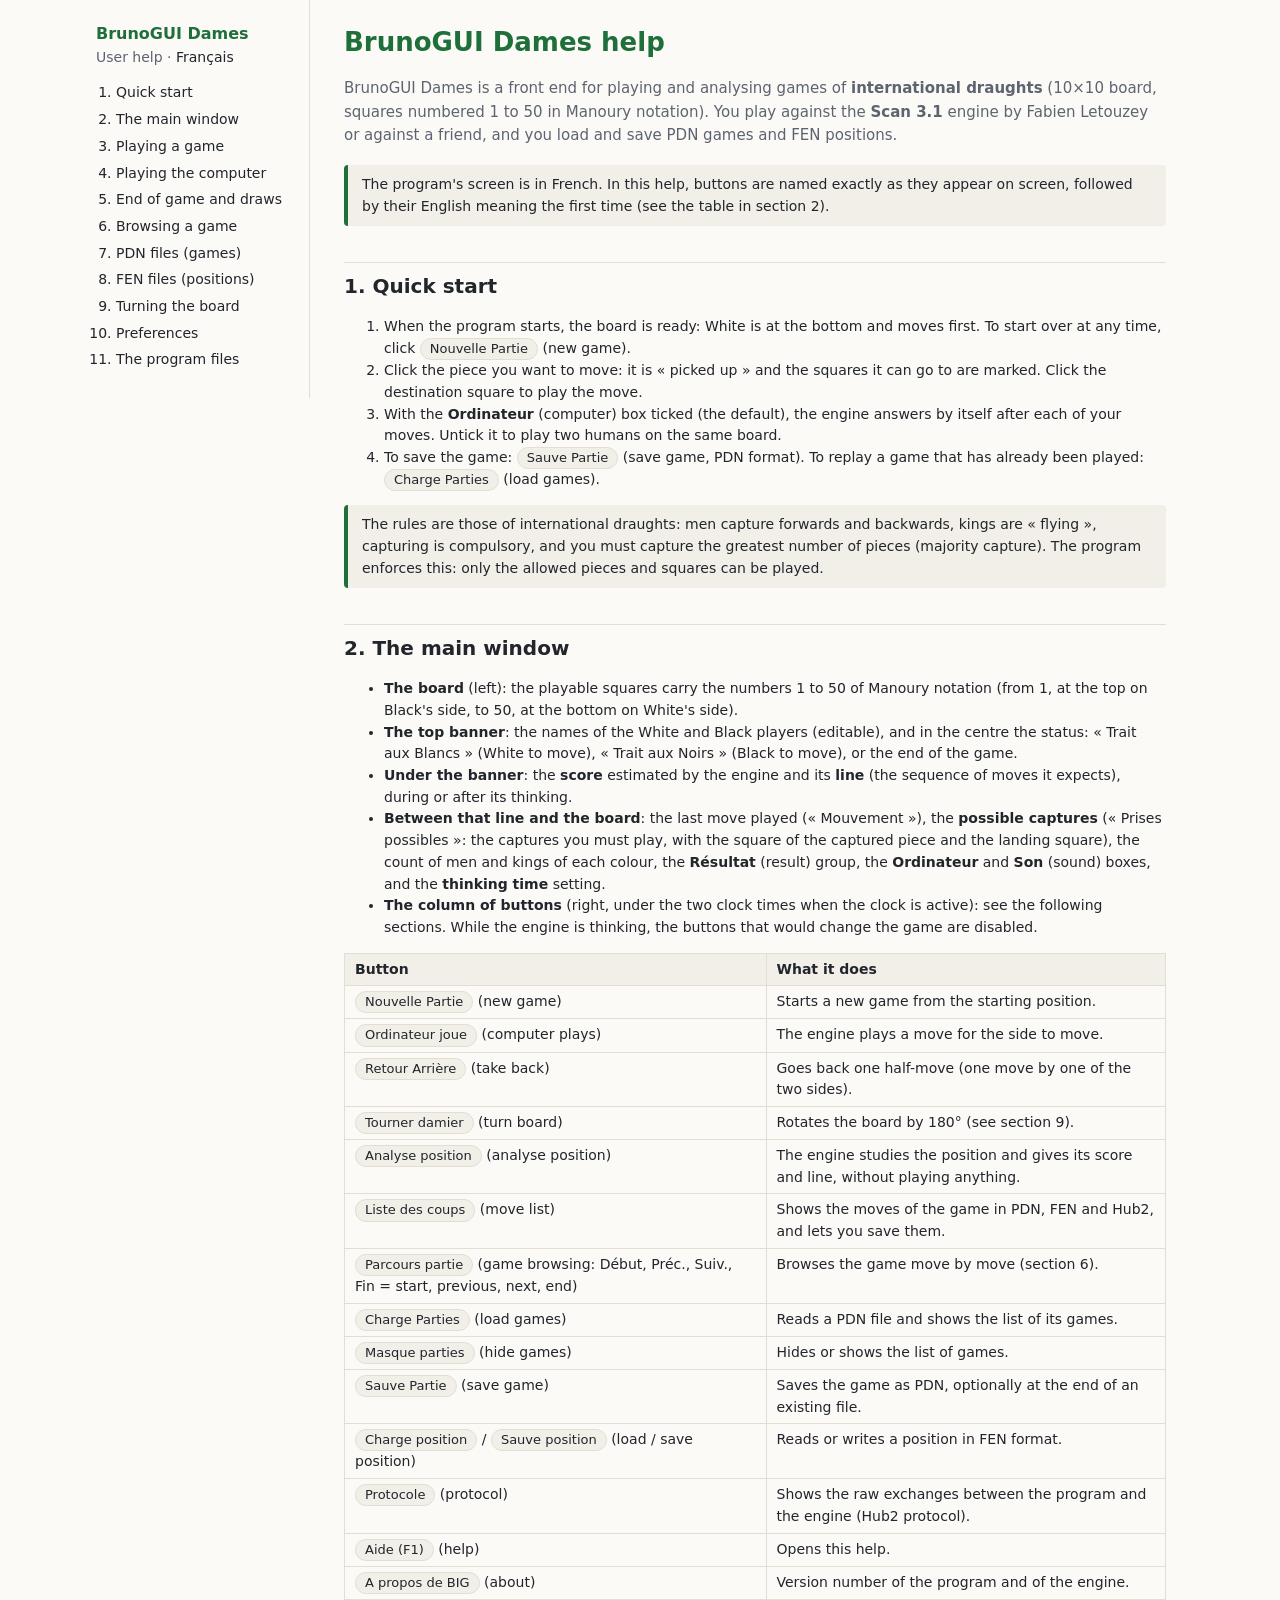
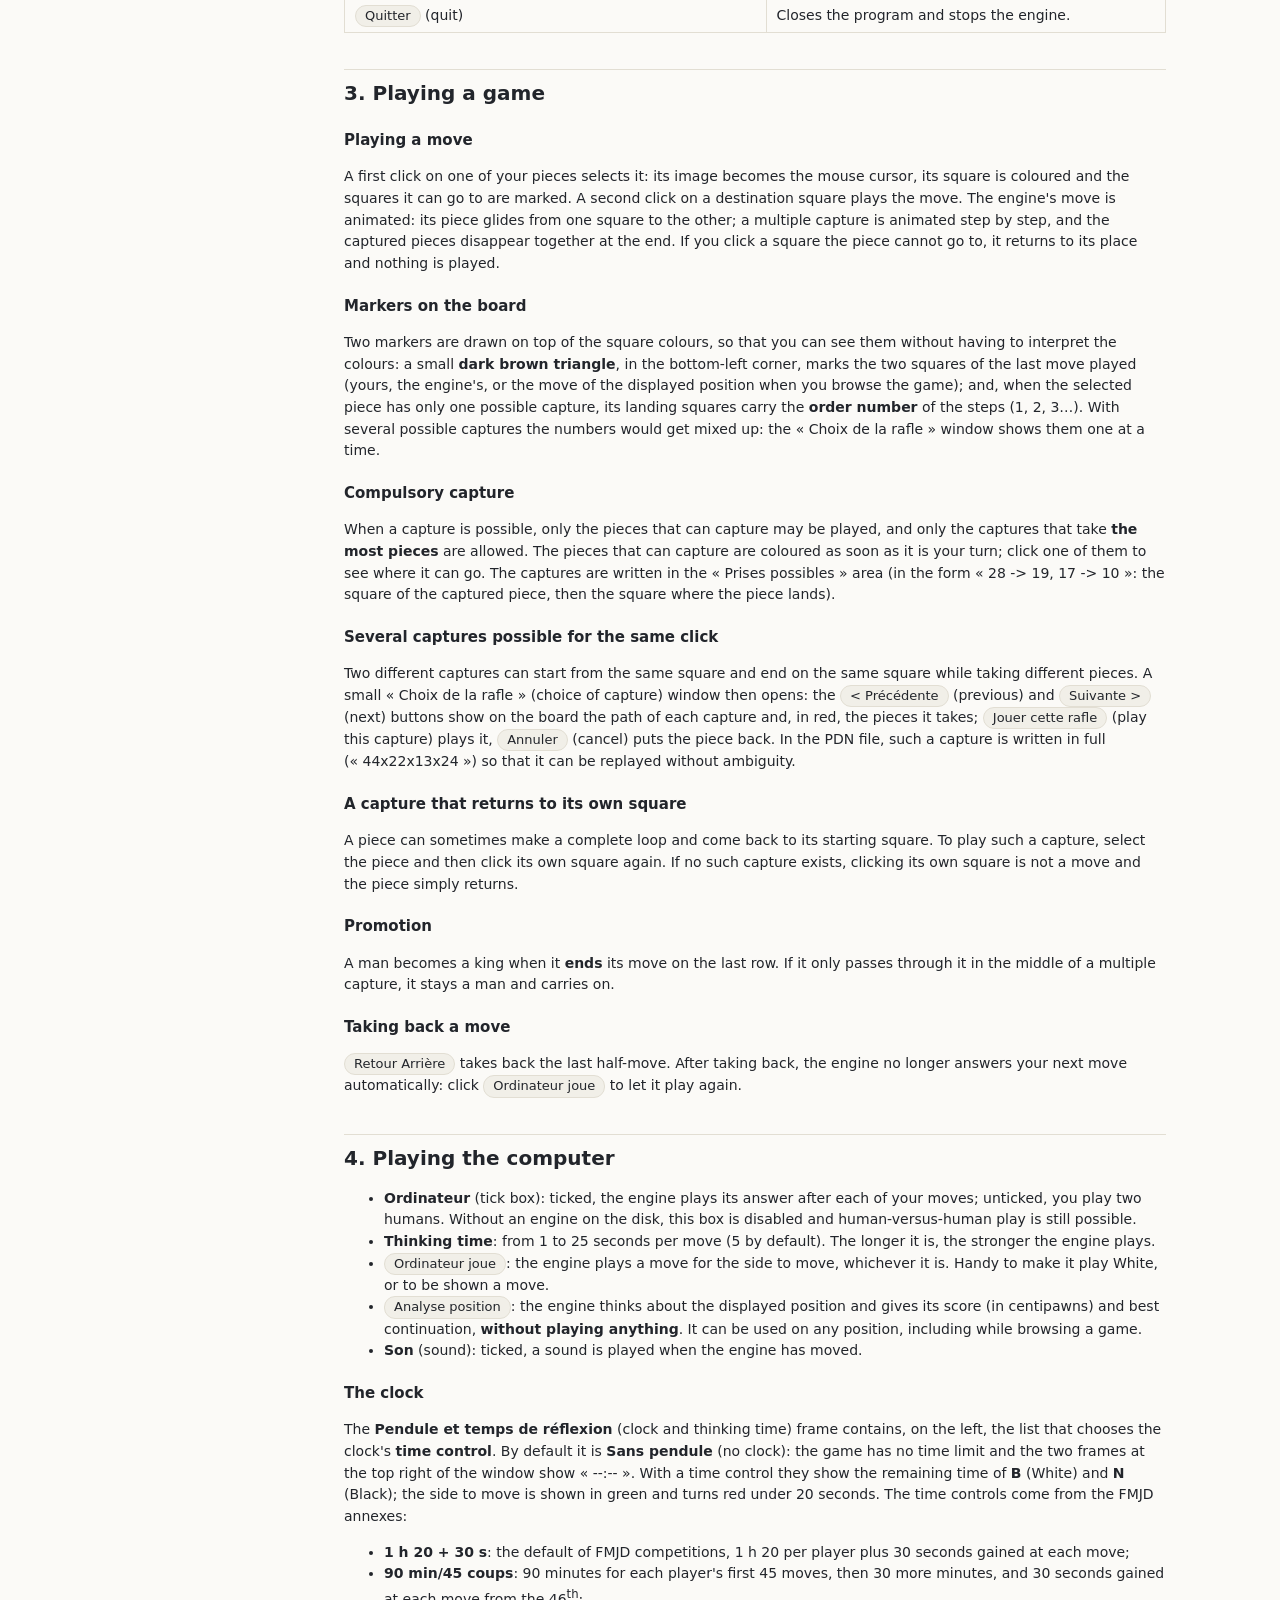
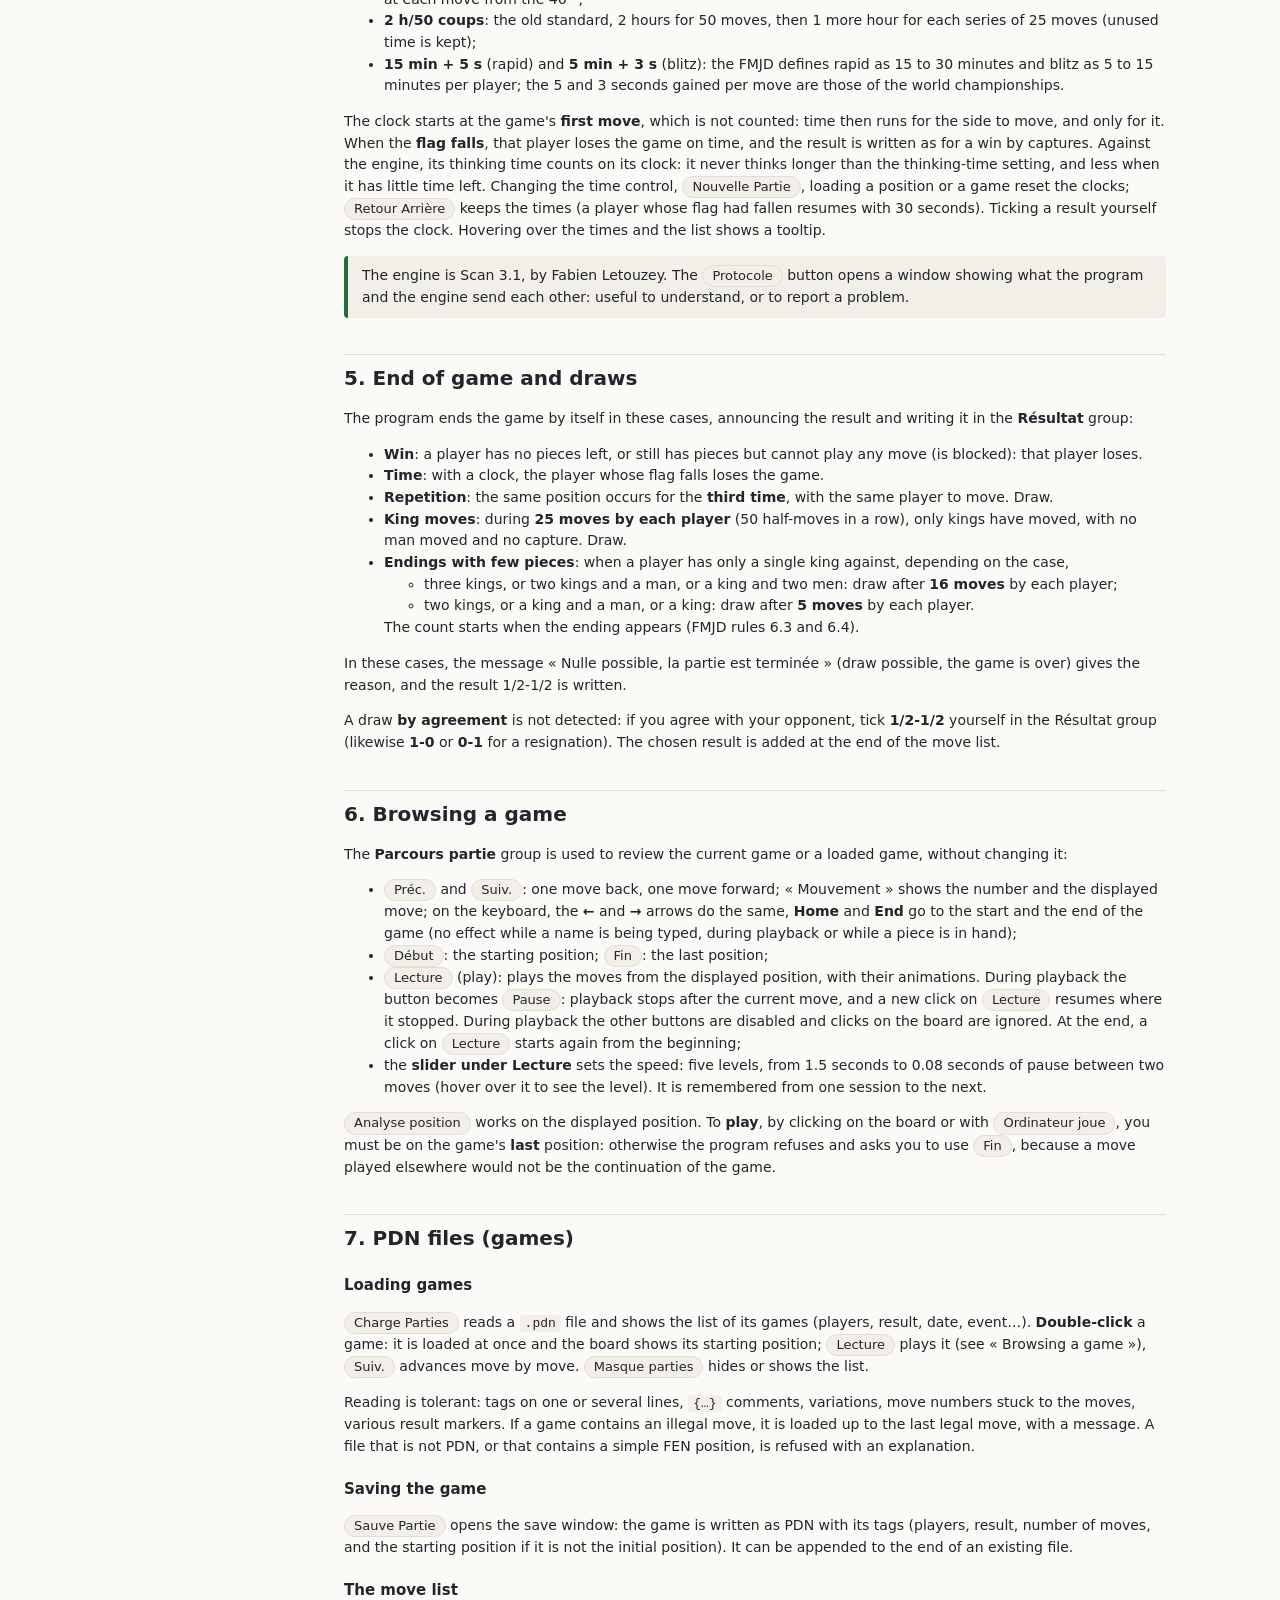
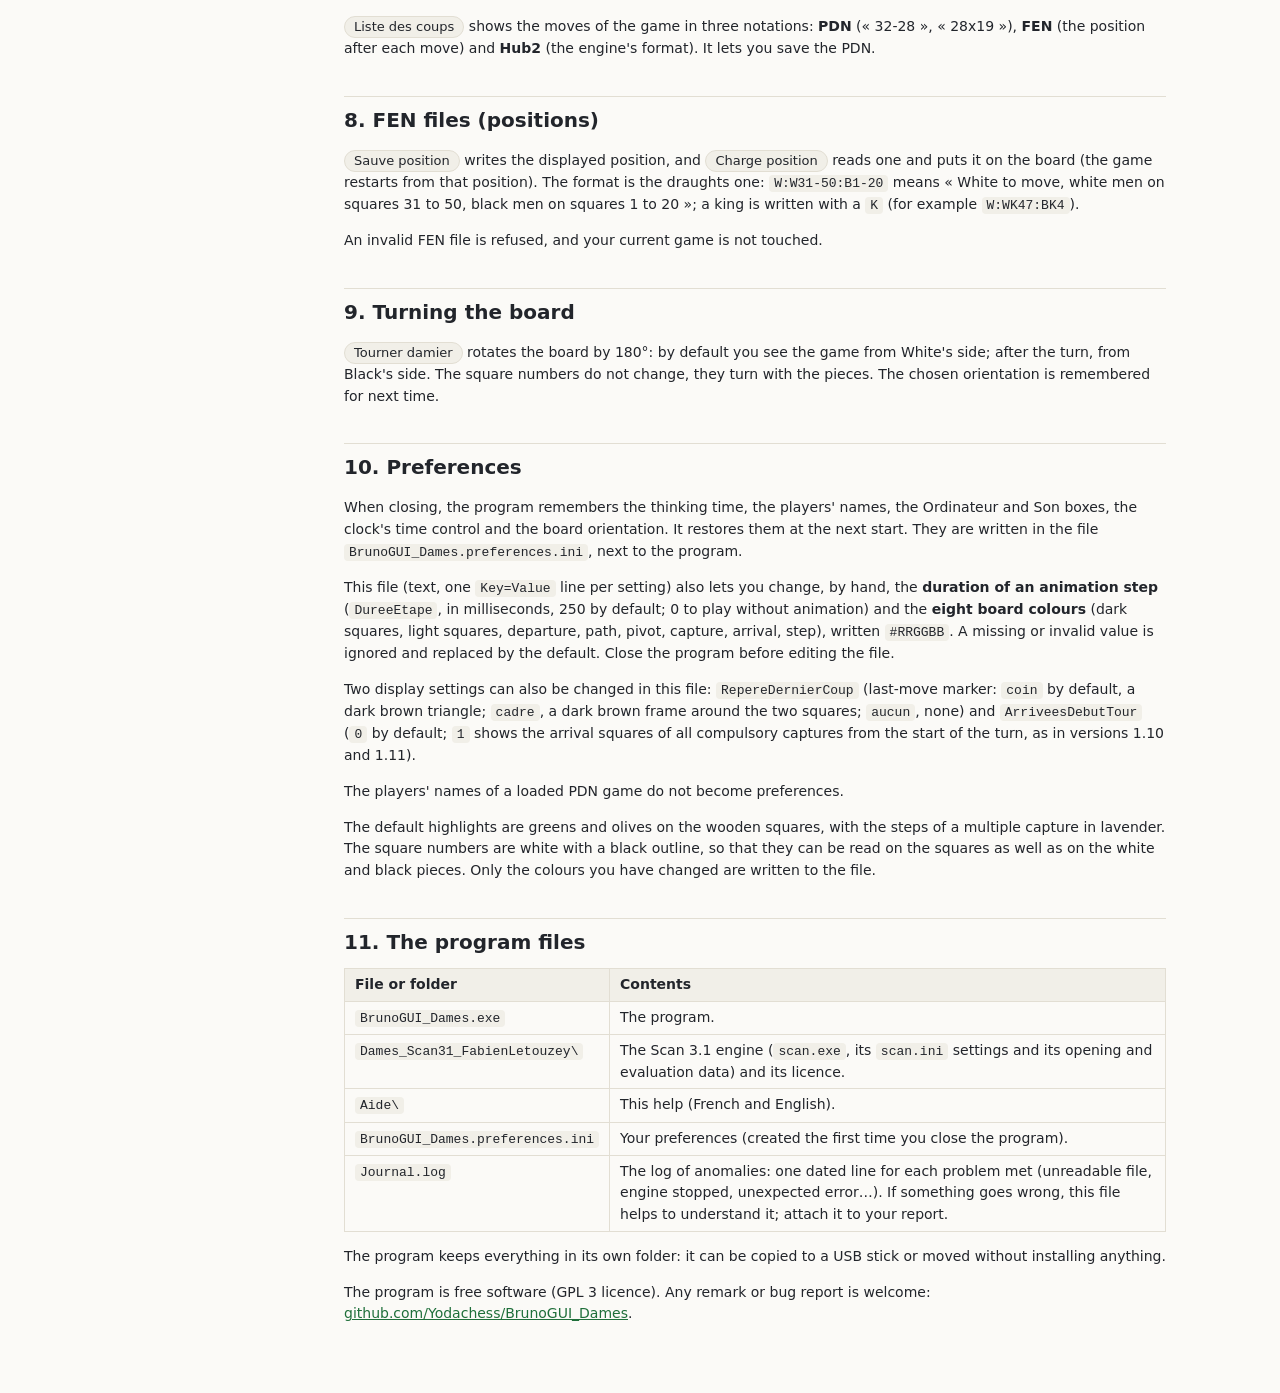
==== Aide/en/index.html @ 2bac6dd2 "Parcours au clavier (fleches, Debut, Fin) ; le trait affiche suit le parcours - ToucheParcours (appe" ====
<!DOCTYPE html>
<html lang="en">
<head>
<meta charset="utf-8">
<meta name="viewport" content="width=device-width, initial-scale=1">
<title>BrunoGUI Dames help</title>
<link rel="stylesheet" href="../aide.css">
</head>
<body>
<div class="page">
<nav>
    <div class="titre">BrunoGUI Dames</div>
    <div class="version">User help &middot; <a href="../fr/index.html">Fran&ccedil;ais</a></div>
    <ol>
        <li><a href="#demarrage">Quick start</a></li>
        <li><a href="#fenetre">The main window</a></li>
        <li><a href="#jouer">Playing a game</a></li>
        <li><a href="#ordinateur">Playing the computer</a></li>
        <li><a href="#nulles">End of game and draws</a></li>
        <li><a href="#parcours">Browsing a game</a></li>
        <li><a href="#pdn">PDN files (games)</a></li>
        <li><a href="#fen">FEN files (positions)</a></li>
        <li><a href="#damier">Turning the board</a></li>
        <li><a href="#preferences">Preferences</a></li>
        <li><a href="#programme">The program files</a></li>
    </ol>
</nav>
<main>

<h1>BrunoGUI Dames help</h1>
<p class="intro">BrunoGUI Dames is a front end for playing and analysing games of <b>international draughts</b> (10&times;10 board, squares numbered 1 to 50 in Manoury notation). You play against the <b>Scan 3.1</b> engine by Fabien Letouzey or against a friend, and you load and save PDN games and FEN positions.</p>
<div class="note">The program's screen is in French. In this help, buttons are named exactly as they appear on screen, followed by their English meaning the first time (see the table in section 2).</div>

<!-- ═══════════════════════════════════════════════════════════════ -->
<h2 id="demarrage">1. Quick start</h2>
<ol>
    <li>When the program starts, the board is ready: White is at the bottom and moves first. To start over at any time, click <span class="bouton">Nouvelle Partie</span> (new game).</li>
    <li>Click the piece you want to move: it is &laquo;&nbsp;picked up&nbsp;&raquo; and the squares it can go to are marked. Click the destination square to play the move.</li>
    <li>With the <b>Ordinateur</b> (computer) box ticked (the default), the engine answers by itself after each of your moves. Untick it to play two humans on the same board.</li>
    <li>To save the game: <span class="bouton">Sauve Partie</span> (save game, PDN format). To replay a game that has already been played: <span class="bouton">Charge Parties</span> (load games).</li>
</ol>
<div class="note">The rules are those of international draughts: men capture forwards and backwards, kings are &laquo;&nbsp;flying&nbsp;&raquo;, capturing is compulsory, and you must capture the greatest number of pieces (majority capture). The program enforces this: only the allowed pieces and squares can be played.</div>

<!-- ═══════════════════════════════════════════════════════════════ -->
<h2 id="fenetre">2. The main window</h2>
<ul>
    <li><b>The board</b> (left): the playable squares carry the numbers 1 to 50 of Manoury notation (from 1, at the top on Black's side, to 50, at the bottom on White's side).</li>
    <li><b>The top banner</b>: the names of the White and Black players (editable), and in the centre the status: &laquo;&nbsp;Trait aux Blancs&nbsp;&raquo; (White to move), &laquo;&nbsp;Trait aux Noirs&nbsp;&raquo; (Black to move), or the end of the game.</li>
    <li><b>Under the banner</b>: the <b>score</b> estimated by the engine and its <b>line</b> (the sequence of moves it expects), during or after its thinking.</li>
    <li><b>Between that line and the board</b>: the last move played (&laquo;&nbsp;Mouvement&nbsp;&raquo;), the <b>possible captures</b> (&laquo;&nbsp;Prises possibles&nbsp;&raquo;: the captures you must play, with the square of the captured piece and the landing square), the count of men and kings of each colour, the <b>Résultat</b> (result) group, the <b>Ordinateur</b> and <b>Son</b> (sound) boxes, and the <b>thinking time</b> setting.</li>
    <li><b>The column of buttons</b> (right, under the two clock times when the clock is active): see the following sections. While the engine is thinking, the buttons that would change the game are disabled.</li>
</ul>
<table>
    <tr><th>Button</th><th>What it does</th></tr>
    <tr><td><span class="bouton">Nouvelle Partie</span> (new game)</td><td>Starts a new game from the starting position.</td></tr>
    <tr><td><span class="bouton">Ordinateur joue</span> (computer plays)</td><td>The engine plays a move for the side to move.</td></tr>
    <tr><td><span class="bouton">Retour Arri&egrave;re</span> (take back)</td><td>Goes back one half-move (one move by one of the two sides).</td></tr>
    <tr><td><span class="bouton">Tourner damier</span> (turn board)</td><td>Rotates the board by 180&deg; (see section 9).</td></tr>
    <tr><td><span class="bouton">Analyse position</span> (analyse position)</td><td>The engine studies the position and gives its score and line, without playing anything.</td></tr>
    <tr><td><span class="bouton">Liste des coups</span> (move list)</td><td>Shows the moves of the game in PDN, FEN and Hub2, and lets you save them.</td></tr>
    <tr><td><span class="bouton">Parcours partie</span> (game browsing: Début, Préc., Suiv., Fin = start, previous, next, end)</td><td>Browses the game move by move (section 6).</td></tr>
    <tr><td><span class="bouton">Charge Parties</span> (load games)</td><td>Reads a PDN file and shows the list of its games.</td></tr>
    <tr><td><span class="bouton">Masque parties</span> (hide games)</td><td>Hides or shows the list of games.</td></tr>
    <tr><td><span class="bouton">Sauve Partie</span> (save game)</td><td>Saves the game as PDN, optionally at the end of an existing file.</td></tr>
    <tr><td><span class="bouton">Charge position</span> / <span class="bouton">Sauve position</span> (load / save position)</td><td>Reads or writes a position in FEN format.</td></tr>
    <tr><td><span class="bouton">Protocole</span> (protocol)</td><td>Shows the raw exchanges between the program and the engine (Hub2 protocol).</td></tr>
    <tr><td><span class="bouton">Aide (F1)</span> (help)</td><td>Opens this help.</td></tr>
    <tr><td><span class="bouton">A propos de BIG</span> (about)</td><td>Version number of the program and of the engine.</td></tr>
    <tr><td><span class="bouton">Quitter</span> (quit)</td><td>Closes the program and stops the engine.</td></tr>
</table>

<!-- ═══════════════════════════════════════════════════════════════ -->
<h2 id="jouer">3. Playing a game</h2>
<h3>Playing a move</h3>
<p>A first click on one of your pieces selects it: its image becomes the mouse cursor, its square is coloured and the squares it can go to are marked. A second click on a destination square plays the move. The engine's move is animated: its piece glides from one square to the other; a multiple capture is animated step by step, and the captured pieces disappear together at the end. If you click a square the piece cannot go to, it returns to its place and nothing is played.</p>
<h3>Markers on the board</h3>
<p>Two markers are drawn on top of the square colours, so that you can see them without having to interpret the colours: a small <b>dark brown triangle</b>, in the bottom-left corner, marks the two squares of the last move played (yours, the engine's, or the move of the displayed position when you browse the game); and, when the selected piece has only one possible capture, its landing squares carry the <b>order number</b> of the steps (1, 2, 3&hellip;). With several possible captures the numbers would get mixed up: the &laquo;&nbsp;Choix de la rafle&nbsp;&raquo; window shows them one at a time.</p>
<h3>Compulsory capture</h3>
<p>When a capture is possible, only the pieces that can capture may be played, and only the captures that take <b>the most pieces</b> are allowed. The pieces that can capture are coloured as soon as it is your turn; click one of them to see where it can go. The captures are written in the &laquo;&nbsp;Prises possibles&nbsp;&raquo; area (in the form &laquo;&nbsp;28 -&gt; 19, 17 -&gt; 10&nbsp;&raquo;: the square of the captured piece, then the square where the piece lands).</p>
<h3>Several captures possible for the same click</h3>
<p>Two different captures can start from the same square and end on the same square while taking different pieces. A small &laquo;&nbsp;Choix de la rafle&nbsp;&raquo; (choice of capture) window then opens: the <span class="bouton">&lt; Pr&eacute;c&eacute;dente</span> (previous) and <span class="bouton">Suivante &gt;</span> (next) buttons show on the board the path of each capture and, in red, the pieces it takes; <span class="bouton">Jouer cette rafle</span> (play this capture) plays it, <span class="bouton">Annuler</span> (cancel) puts the piece back. In the PDN file, such a capture is written in full (&laquo;&nbsp;44x22x13x24&nbsp;&raquo;) so that it can be replayed without ambiguity.</p>
<h3>A capture that returns to its own square</h3>
<p>A piece can sometimes make a complete loop and come back to its starting square. To play such a capture, select the piece and then click its own square again. If no such capture exists, clicking its own square is not a move and the piece simply returns.</p>
<h3>Promotion</h3>
<p>A man becomes a king when it <b>ends</b> its move on the last row. If it only passes through it in the middle of a multiple capture, it stays a man and carries on.</p>
<h3>Taking back a move</h3>
<p><span class="bouton">Retour Arri&egrave;re</span> takes back the last half-move. After taking back, the engine no longer answers your next move automatically: click <span class="bouton">Ordinateur joue</span> to let it play again.</p>

<!-- ═══════════════════════════════════════════════════════════════ -->
<h2 id="ordinateur">4. Playing the computer</h2>
<ul>
    <li><b>Ordinateur</b> (tick box): ticked, the engine plays its answer after each of your moves; unticked, you play two humans. Without an engine on the disk, this box is disabled and human-versus-human play is still possible.</li>
    <li><b>Thinking time</b>: from 1 to 25 seconds per move (5 by default). The longer it is, the stronger the engine plays.</li>
    <li><span class="bouton">Ordinateur joue</span>: the engine plays a move for the side to move, whichever it is. Handy to make it play White, or to be shown a move.</li>
    <li><span class="bouton">Analyse position</span>: the engine thinks about the displayed position and gives its score (in centipawns) and best continuation, <b>without playing anything</b>. It can be used on any position, including while browsing a game.</li>
    <li><b>Son</b> (sound): ticked, a sound is played when the engine has moved.</li>
</ul>
<h3>The clock</h3>
<p>The <b>Pendule et temps de r&eacute;flexion</b> (clock and thinking time) frame contains, on the left, the list that chooses the clock's <b>time control</b>. By default it is <b>Sans pendule</b> (no clock): the game has no time limit and the two frames at the top right of the window show &laquo;&nbsp;--:--&nbsp;&raquo;. With a time control they show the remaining time of <b>B</b> (White) and <b>N</b> (Black); the side to move is shown in green and turns red under 20 seconds. The time controls come from the FMJD annexes:</p>
<ul>
    <li><b>1 h 20 + 30 s</b>: the default of FMJD competitions, 1 h 20 per player plus 30 seconds gained at each move;</li>
    <li><b>90 min/45 coups</b>: 90 minutes for each player's first 45 moves, then 30 more minutes, and 30 seconds gained at each move from the 46<sup>th</sup>;</li>
    <li><b>2 h/50 coups</b>: the old standard, 2 hours for 50 moves, then 1 more hour for each series of 25 moves (unused time is kept);</li>
    <li><b>15 min + 5 s</b> (rapid) and <b>5 min + 3 s</b> (blitz): the FMJD defines rapid as 15 to 30 minutes and blitz as 5 to 15 minutes per player; the 5 and 3 seconds gained per move are those of the world championships.</li>
</ul>
<p>The clock starts at the game's <b>first move</b>, which is not counted: time then runs for the side to move, and only for it. When the <b>flag falls</b>, that player loses the game on time, and the result is written as for a win by captures. Against the engine, its thinking time counts on its clock: it never thinks longer than the thinking-time setting, and less when it has little time left. Changing the time control, <span class="bouton">Nouvelle Partie</span>, loading a position or a game reset the clocks; <span class="bouton">Retour Arri&egrave;re</span> keeps the times (a player whose flag had fallen resumes with 30 seconds). Ticking a result yourself stops the clock. Hovering over the times and the list shows a tooltip.</p>
<div class="note">The engine is Scan 3.1, by Fabien Letouzey. The <span class="bouton">Protocole</span> button opens a window showing what the program and the engine send each other: useful to understand, or to report a problem.</div>

<!-- ═══════════════════════════════════════════════════════════════ -->
<h2 id="nulles">5. End of game and draws</h2>
<p>The program ends the game by itself in these cases, announcing the result and writing it in the <b>Résultat</b> group:</p>
<ul>
    <li><b>Win</b>: a player has no pieces left, or still has pieces but cannot play any move (is blocked): that player loses.</li>
    <li><b>Time</b>: with a clock, the player whose flag falls loses the game.</li>
    <li><b>Repetition</b>: the same position occurs for the <b>third time</b>, with the same player to move. Draw.</li>
    <li><b>King moves</b>: during <b>25 moves by each player</b> (50 half-moves in a row), only kings have moved, with no man moved and no capture. Draw.</li>
    <li><b>Endings with few pieces</b>: when a player has only a single king against, depending on the case,
        <ul>
            <li>three kings, or two kings and a man, or a king and two men: draw after <b>16 moves</b> by each player;</li>
            <li>two kings, or a king and a man, or a king: draw after <b>5 moves</b> by each player.</li>
        </ul>
        The count starts when the ending appears (FMJD rules 6.3 and 6.4).</li>
</ul>
<p>In these cases, the message &laquo;&nbsp;Nulle possible, la partie est terminée&nbsp;&raquo; (draw possible, the game is over) gives the reason, and the result 1/2-1/2 is written.</p>
<p>A draw <b>by agreement</b> is not detected: if you agree with your opponent, tick <b>1/2-1/2</b> yourself in the Résultat group (likewise <b>1-0</b> or <b>0-1</b> for a resignation). The chosen result is added at the end of the move list.</p>

<!-- ═══════════════════════════════════════════════════════════════ -->
<h2 id="parcours">6. Browsing a game</h2>
<p>The <b>Parcours partie</b> group is used to review the current game or a loaded game, without changing it:</p>
<ul>
    <li><span class="bouton">Pr&eacute;c.</span> and <span class="bouton">Suiv.</span>: one move back, one move forward; &laquo;&nbsp;Mouvement&nbsp;&raquo; shows the number and the displayed move; on the keyboard, the <b>&larr;</b> and <b>&rarr;</b> arrows do the same, <b>Home</b> and <b>End</b> go to the start and the end of the game (no effect while a name is being typed, during playback or while a piece is in hand);</li>
    <li><span class="bouton">D&eacute;but</span>: the starting position; <span class="bouton">Fin</span>: the last position;</li>
    <li><span class="bouton">Lecture</span> (play): plays the moves from the displayed position, with their animations. During playback the button becomes <span class="bouton">Pause</span>: playback stops after the current move, and a new click on <span class="bouton">Lecture</span> resumes where it stopped. During playback the other buttons are disabled and clicks on the board are ignored. At the end, a click on <span class="bouton">Lecture</span> starts again from the beginning;</li>
    <li>the <b>slider under Lecture</b> sets the speed: five levels, from 1.5 seconds to 0.08 seconds of pause between two moves (hover over it to see the level). It is remembered from one session to the next.</li>
</ul>
<p><span class="bouton">Analyse position</span> works on the displayed position. To <b>play</b>, by clicking on the board or with <span class="bouton">Ordinateur joue</span>, you must be on the game's <b>last</b> position: otherwise the program refuses and asks you to use <span class="bouton">Fin</span>, because a move played elsewhere would not be the continuation of the game.</p>

<!-- ═══════════════════════════════════════════════════════════════ -->
<h2 id="pdn">7. PDN files (games)</h2>
<h3>Loading games</h3>
<p><span class="bouton">Charge Parties</span> reads a <code>.pdn</code> file and shows the list of its games (players, result, date, event&hellip;). <b>Double-click</b> a game: it is loaded at once and the board shows its starting position; <span class="bouton">Lecture</span> plays it (see &laquo;&nbsp;Browsing a game&nbsp;&raquo;), <span class="bouton">Suiv.</span> advances move by move. <span class="bouton">Masque parties</span> hides or shows the list.</p>
<p>Reading is tolerant: tags on one or several lines, <code>{&hellip;}</code> comments, variations, move numbers stuck to the moves, various result markers. If a game contains an illegal move, it is loaded up to the last legal move, with a message. A file that is not PDN, or that contains a simple FEN position, is refused with an explanation.</p>
<h3>Saving the game</h3>
<p><span class="bouton">Sauve Partie</span> opens the save window: the game is written as PDN with its tags (players, result, number of moves, and the starting position if it is not the initial position). It can be appended to the end of an existing file.</p>
<h3>The move list</h3>
<p><span class="bouton">Liste des coups</span> shows the moves of the game in three notations: <b>PDN</b> (&laquo;&nbsp;32-28&nbsp;&raquo;, &laquo;&nbsp;28x19&nbsp;&raquo;), <b>FEN</b> (the position after each move) and <b>Hub2</b> (the engine's format). It lets you save the PDN.</p>

<!-- ═══════════════════════════════════════════════════════════════ -->
<h2 id="fen">8. FEN files (positions)</h2>
<p><span class="bouton">Sauve position</span> writes the displayed position, and <span class="bouton">Charge position</span> reads one and puts it on the board (the game restarts from that position). The format is the draughts one: <code>W:W31-50:B1-20</code> means &laquo;&nbsp;White to move, white men on squares 31 to 50, black men on squares 1 to 20&nbsp;&raquo;; a king is written with a <code>K</code> (for example <code>W:WK47:BK4</code>).</p>
<p>An invalid FEN file is refused, and your current game is not touched.</p>

<!-- ═══════════════════════════════════════════════════════════════ -->
<h2 id="damier">9. Turning the board</h2>
<p><span class="bouton">Tourner damier</span> rotates the board by 180&deg;: by default you see the game from White's side; after the turn, from Black's side. The square numbers do not change, they turn with the pieces. The chosen orientation is remembered for next time.</p>

<!-- ═══════════════════════════════════════════════════════════════ -->
<h2 id="preferences">10. Preferences</h2>
<p>When closing, the program remembers the thinking time, the players' names, the Ordinateur and Son boxes, the clock's time control and the board orientation. It restores them at the next start. They are written in the file <code>BrunoGUI_Dames.preferences.ini</code>, next to the program.</p>
<p>This file (text, one <code>Key=Value</code> line per setting) also lets you change, by hand, the <b>duration of an animation step</b> (<code>DureeEtape</code>, in milliseconds, 250 by default; 0 to play without animation) and the <b>eight board colours</b> (dark squares, light squares, departure, path, pivot, capture, arrival, step), written <code>#RRGGBB</code>. A missing or invalid value is ignored and replaced by the default. Close the program before editing the file.</p>
<p>Two display settings can also be changed in this file: <code>RepereDernierCoup</code> (last-move marker: <code>coin</code> by default, a dark brown triangle; <code>cadre</code>, a dark brown frame around the two squares; <code>aucun</code>, none) and <code>ArriveesDebutTour</code> (<code>0</code> by default; <code>1</code> shows the arrival squares of all compulsory captures from the start of the turn, as in versions 1.10 and 1.11).</p>
<p>The players' names of a loaded PDN game do not become preferences.</p>
<p>The default highlights are greens and olives on the wooden squares, with the steps of a multiple capture in lavender. The square numbers are white with a black outline, so that they can be read on the squares as well as on the white and black pieces. Only the colours you have changed are written to the file.</p>

<!-- ═══════════════════════════════════════════════════════════════ -->
<h2 id="programme">11. The program files</h2>
<table>
    <tr><th>File or folder</th><th>Contents</th></tr>
    <tr><td><span class="fichier">BrunoGUI_Dames.exe</span></td><td>The program.</td></tr>
    <tr><td><span class="fichier">Dames_Scan31_FabienLetouzey\</span></td><td>The Scan 3.1 engine (<code>scan.exe</code>, its <code>scan.ini</code> settings and its opening and evaluation data) and its licence.</td></tr>
    <tr><td><span class="fichier">Aide\</span></td><td>This help (French and English).</td></tr>
    <tr><td><span class="fichier">BrunoGUI_Dames.preferences.ini</span></td><td>Your preferences (created the first time you close the program).</td></tr>
    <tr><td><span class="fichier">Journal.log</span></td><td>The log of anomalies: one dated line for each problem met (unreadable file, engine stopped, unexpected error&hellip;). If something goes wrong, this file helps to understand it; attach it to your report.</td></tr>
</table>
<p>The program keeps everything in its own folder: it can be copied to a USB stick or moved without installing anything.</p>
<p>The program is free software (GPL 3 licence). Any remark or bug report is welcome: <a href="https://github.com/Yodachess/BrunoGUI_Dames">github.com/Yodachess/BrunoGUI_Dames</a>.</p>

</main>
</div>
</body>
</html>
---- Aide/aide.css ----
/* Aide de BrunoGUI Dames : mise en page de la page française (fr/index.html) */
:root {
    --fond: #fbfaf7;
    --texte: #22252b;
    --doux: #5d6470;
    --accent: #1f6f3a;
    --cadre: #e2ded3;
    --encart: #f1efe8;
}
@media screen and (prefers-color-scheme: dark) {
    :root {
        --fond: #1d1f23;
        --texte: #e6e6e3;
        --doux: #a3a8b0;
        --accent: #6cc28a;
        --cadre: #3a3d44;
        --encart: #26292e;
    }
}
* { box-sizing: border-box; }
body {
    margin: 0;
    background: var(--fond);
    color: var(--texte);
    font: 14px/1.55 "Segoe UI", system-ui, sans-serif;
}
.page {
    display: grid;
    grid-template-columns: 230px minmax(0, 1fr);
    max-width: 1120px;
    margin: 0 auto;
}
nav {
    position: sticky;
    top: 0;
    align-self: start;
    max-height: 100vh;
    overflow-y: auto;
    padding: 22px 16px;
    border-right: 1px solid var(--cadre);
}
nav .titre { font-weight: 700; font-size: 16px; color: var(--accent); }
nav .version { color: var(--doux); margin-bottom: 14px; }
nav ol { margin: 0; padding-left: 20px; }
nav li { margin: 5px 0; }
nav a { color: var(--texte); text-decoration: none; }
nav a:hover { color: var(--accent); text-decoration: underline; }
main { padding: 22px 34px 60px; min-width: 0; }
h1 { margin: 0 0 6px; font-size: 26px; color: var(--accent); }
h2 { margin: 36px 0 8px; padding-top: 8px; font-size: 20px; border-top: 1px solid var(--cadre); }
h3 { margin: 20px 0 4px; font-size: 15px; }
.intro { color: var(--doux); font-size: 15px; margin-bottom: 18px; }
a { color: var(--accent); }
code, .fichier {
    font-family: Consolas, "Cascadia Mono", monospace;
    font-size: 13px;
    background: var(--encart);
    padding: 1px 5px;
    border-radius: 4px;
}
.bouton {
    display: inline-block;
    padding: 0 9px;
    border: 1px solid var(--cadre);
    border-radius: 11px;
    background: var(--encart);
    font-size: 13px;
    white-space: nowrap;
}
.note {
    margin: 12px 0;
    padding: 9px 14px;
    background: var(--encart);
    border-left: 4px solid var(--accent);
    border-radius: 4px;
}
table { border-collapse: collapse; margin: 10px 0; }
th, td { border: 1px solid var(--cadre); padding: 5px 10px; text-align: left; vertical-align: top; }
th { background: var(--encart); }
@media (max-width: 760px) {
    .page { grid-template-columns: 1fr; }
    nav { position: static; border-right: 0; border-bottom: 1px solid var(--cadre); }
}
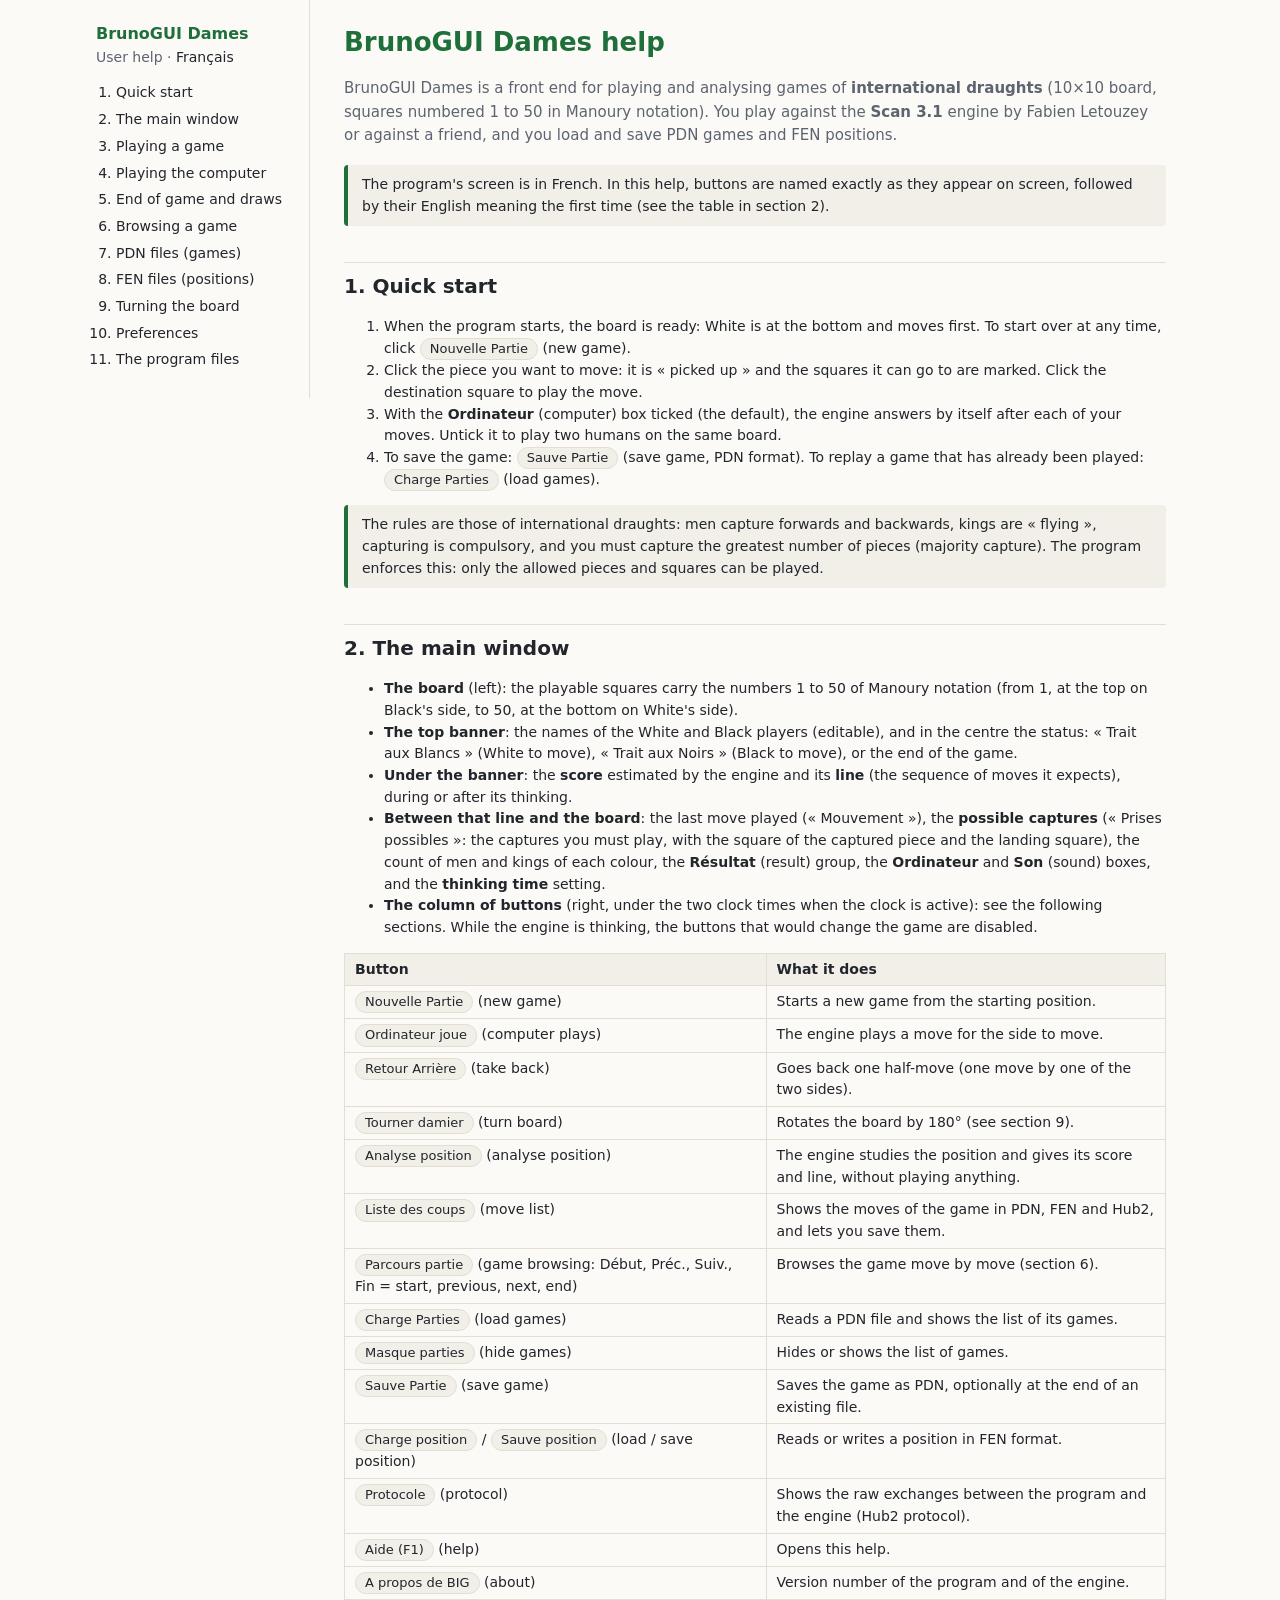
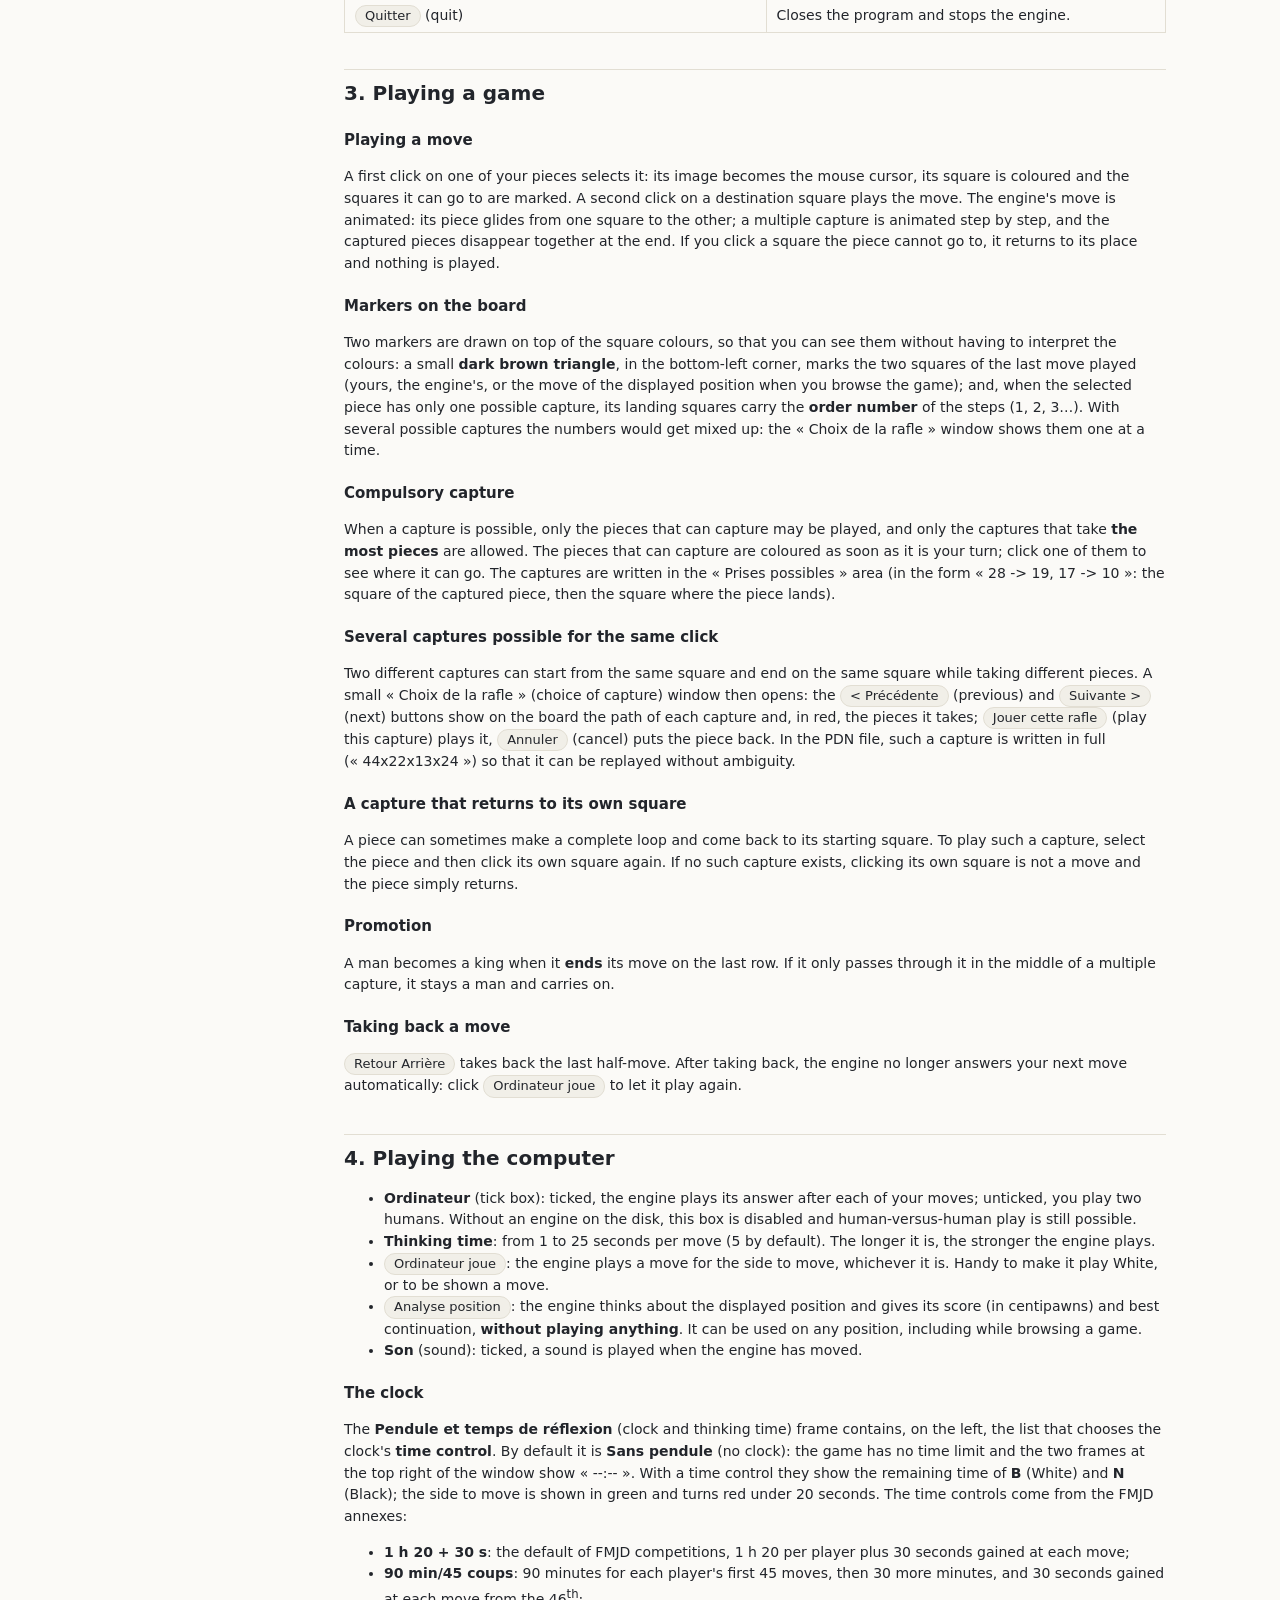
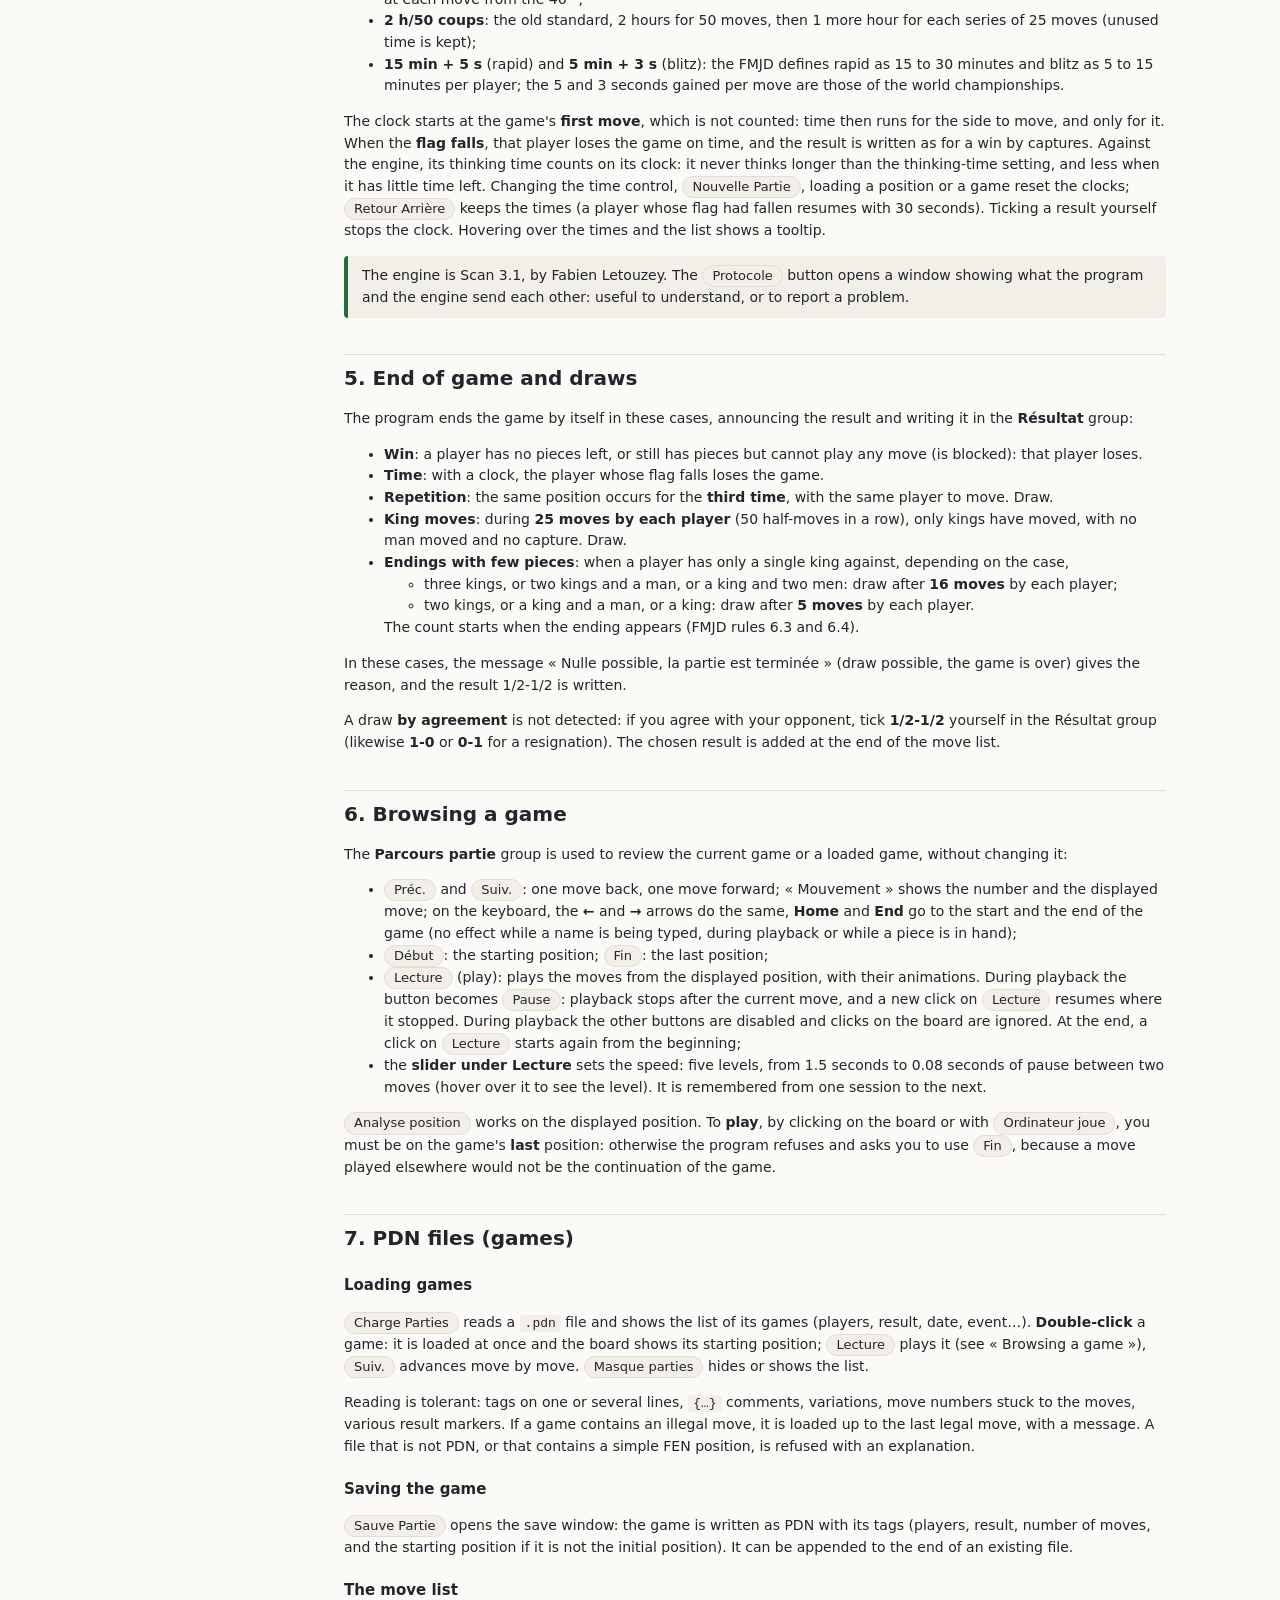
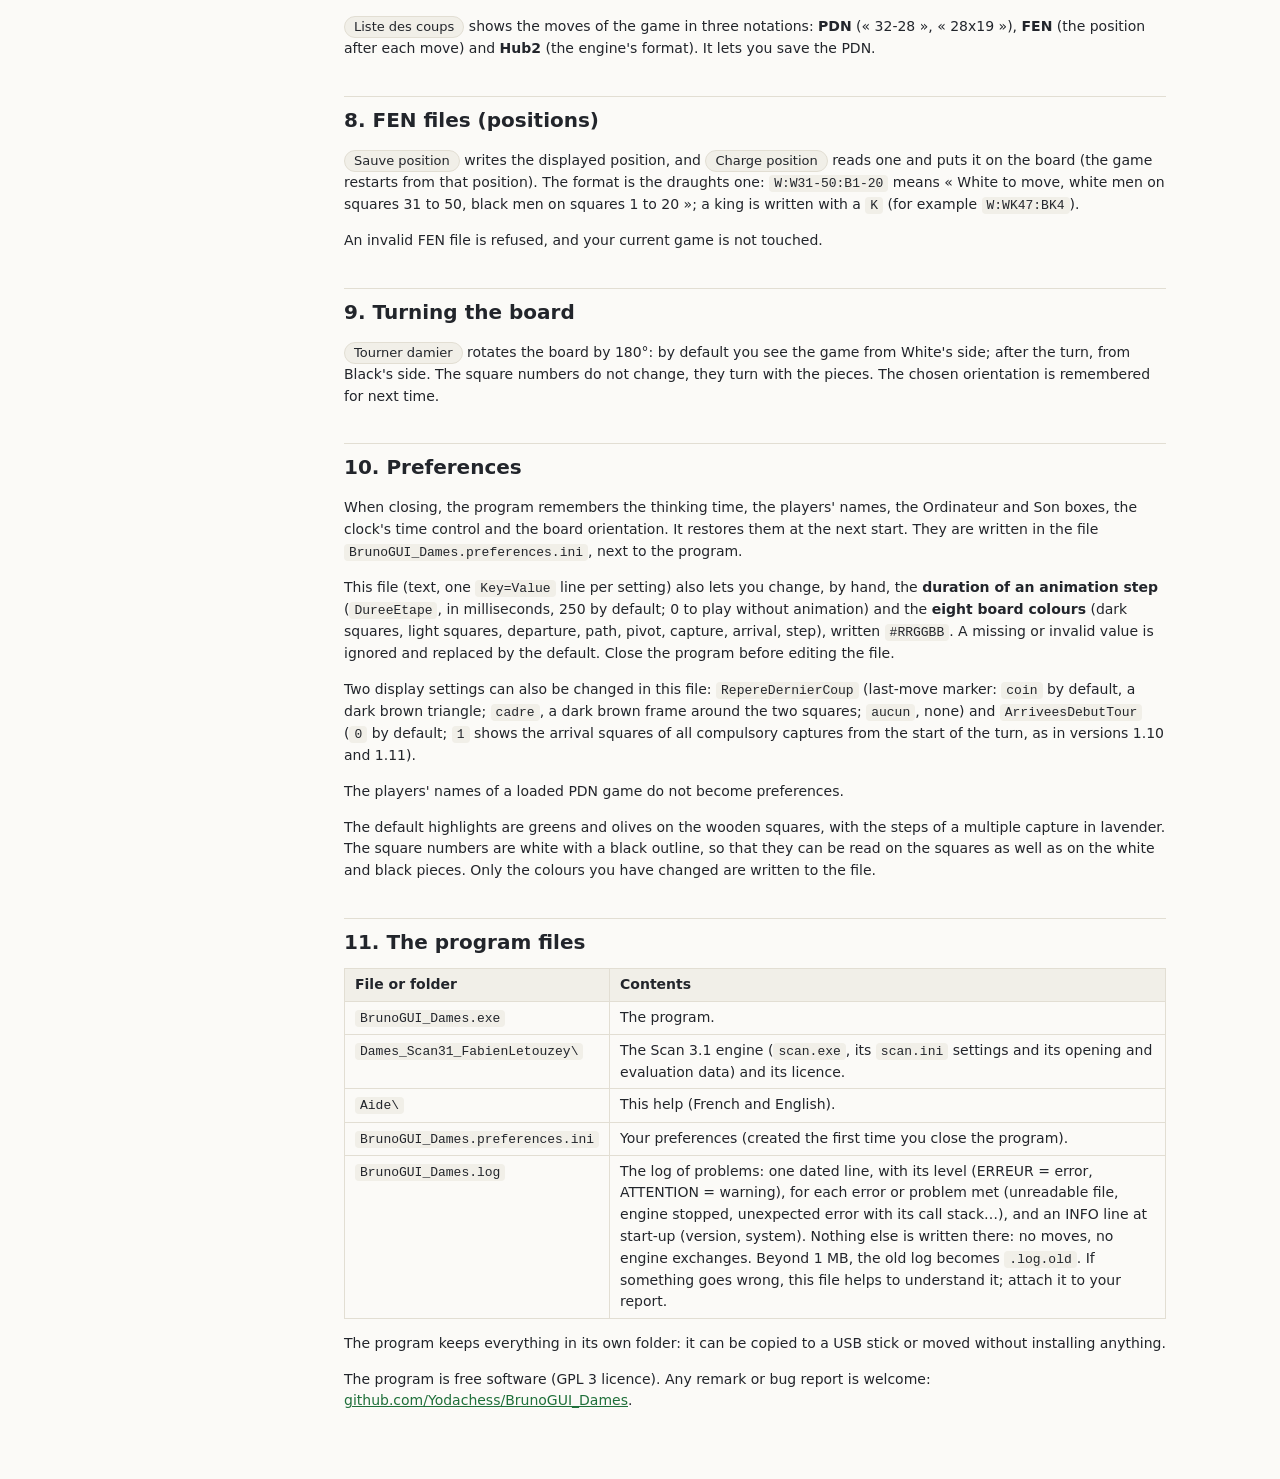
==== commit a351054b: "Journal des problemes (BrunoGUI_Dames.log) ; clic sur une case claire ignore - Journal : niveaux [ER" ====
--- a/Aide/en/index.html
+++ b/Aide/en/index.html
@@ -170,7 +170,7 @@
     <tr><td><span class="fichier">Dames_Scan31_FabienLetouzey\</span></td><td>The Scan 3.1 engine (<code>scan.exe</code>, its <code>scan.ini</code> settings and its opening and evaluation data) and its licence.</td></tr>
     <tr><td><span class="fichier">Aide\</span></td><td>This help (French and English).</td></tr>
     <tr><td><span class="fichier">BrunoGUI_Dames.preferences.ini</span></td><td>Your preferences (created the first time you close the program).</td></tr>
-    <tr><td><span class="fichier">Journal.log</span></td><td>The log of anomalies: one dated line for each problem met (unreadable file, engine stopped, unexpected error&hellip;). If something goes wrong, this file helps to understand it; attach it to your report.</td></tr>
+    <tr><td><span class="fichier">BrunoGUI_Dames.log</span></td><td>The log of problems: one dated line, with its level (ERREUR = error, ATTENTION = warning), for each error or problem met (unreadable file, engine stopped, unexpected error with its call stack&hellip;), and an INFO line at start-up (version, system). Nothing else is written there: no moves, no engine exchanges. Beyond 1 MB, the old log becomes <code>.log.old</code>. If something goes wrong, this file helps to understand it; attach it to your report.</td></tr>
 </table>
 <p>The program keeps everything in its own folder: it can be copied to a USB stick or moved without installing anything.</p>
 <p>The program is free software (GPL 3 licence). Any remark or bug report is welcome: <a href="https://github.com/Yodachess/BrunoGUI_Dames">github.com/Yodachess/BrunoGUI_Dames</a>.</p>
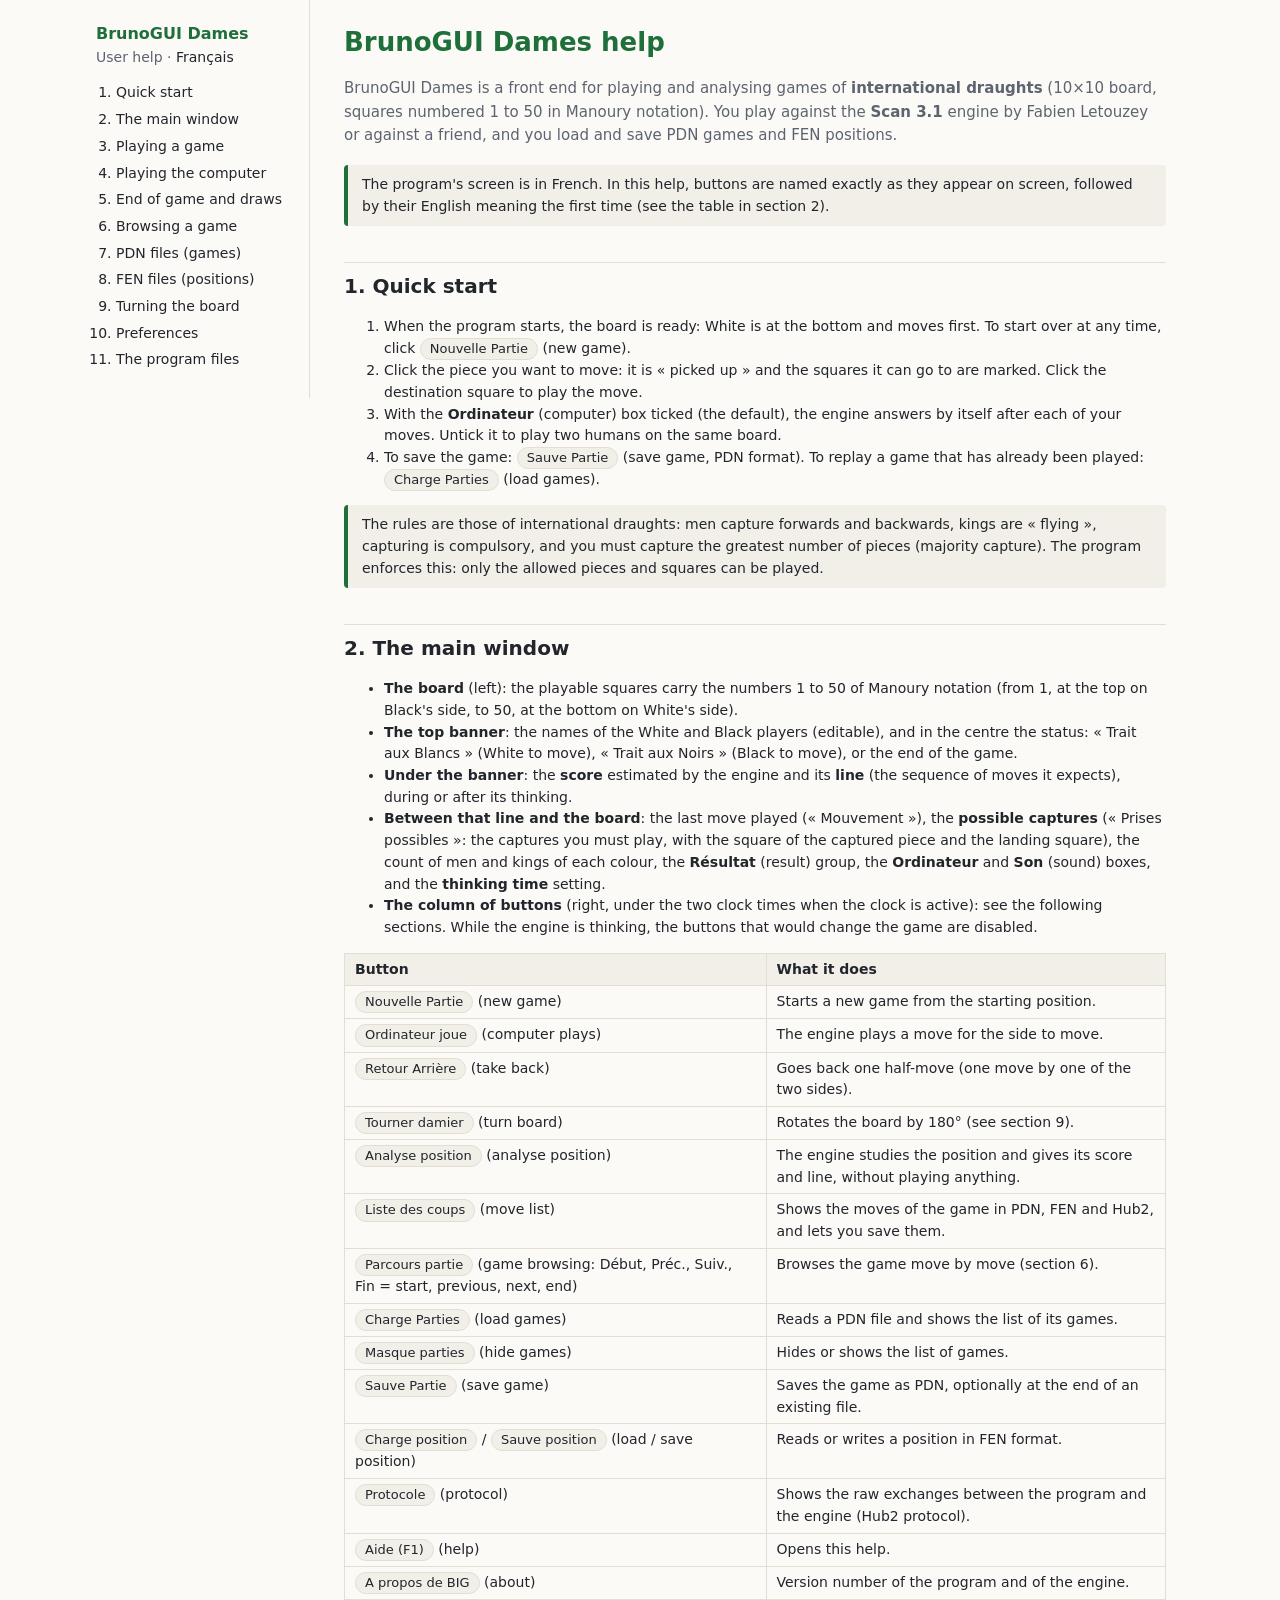
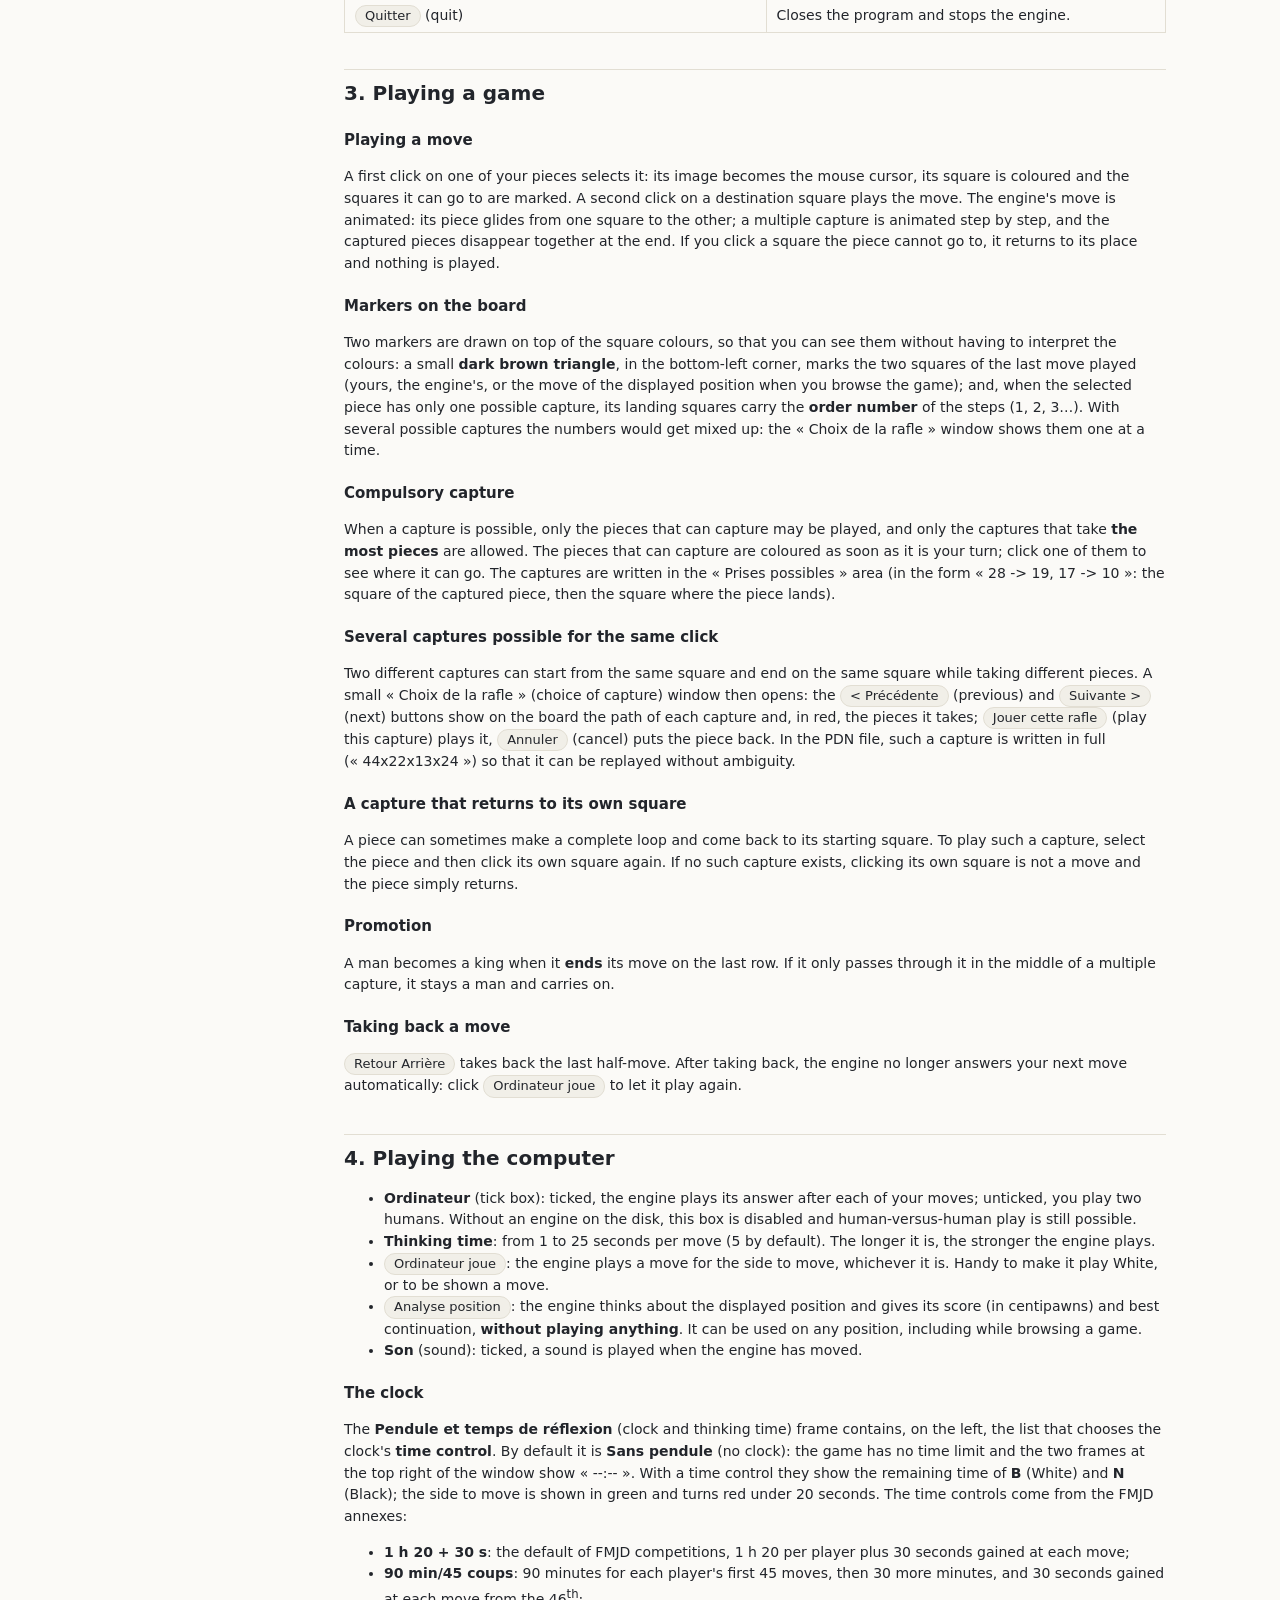
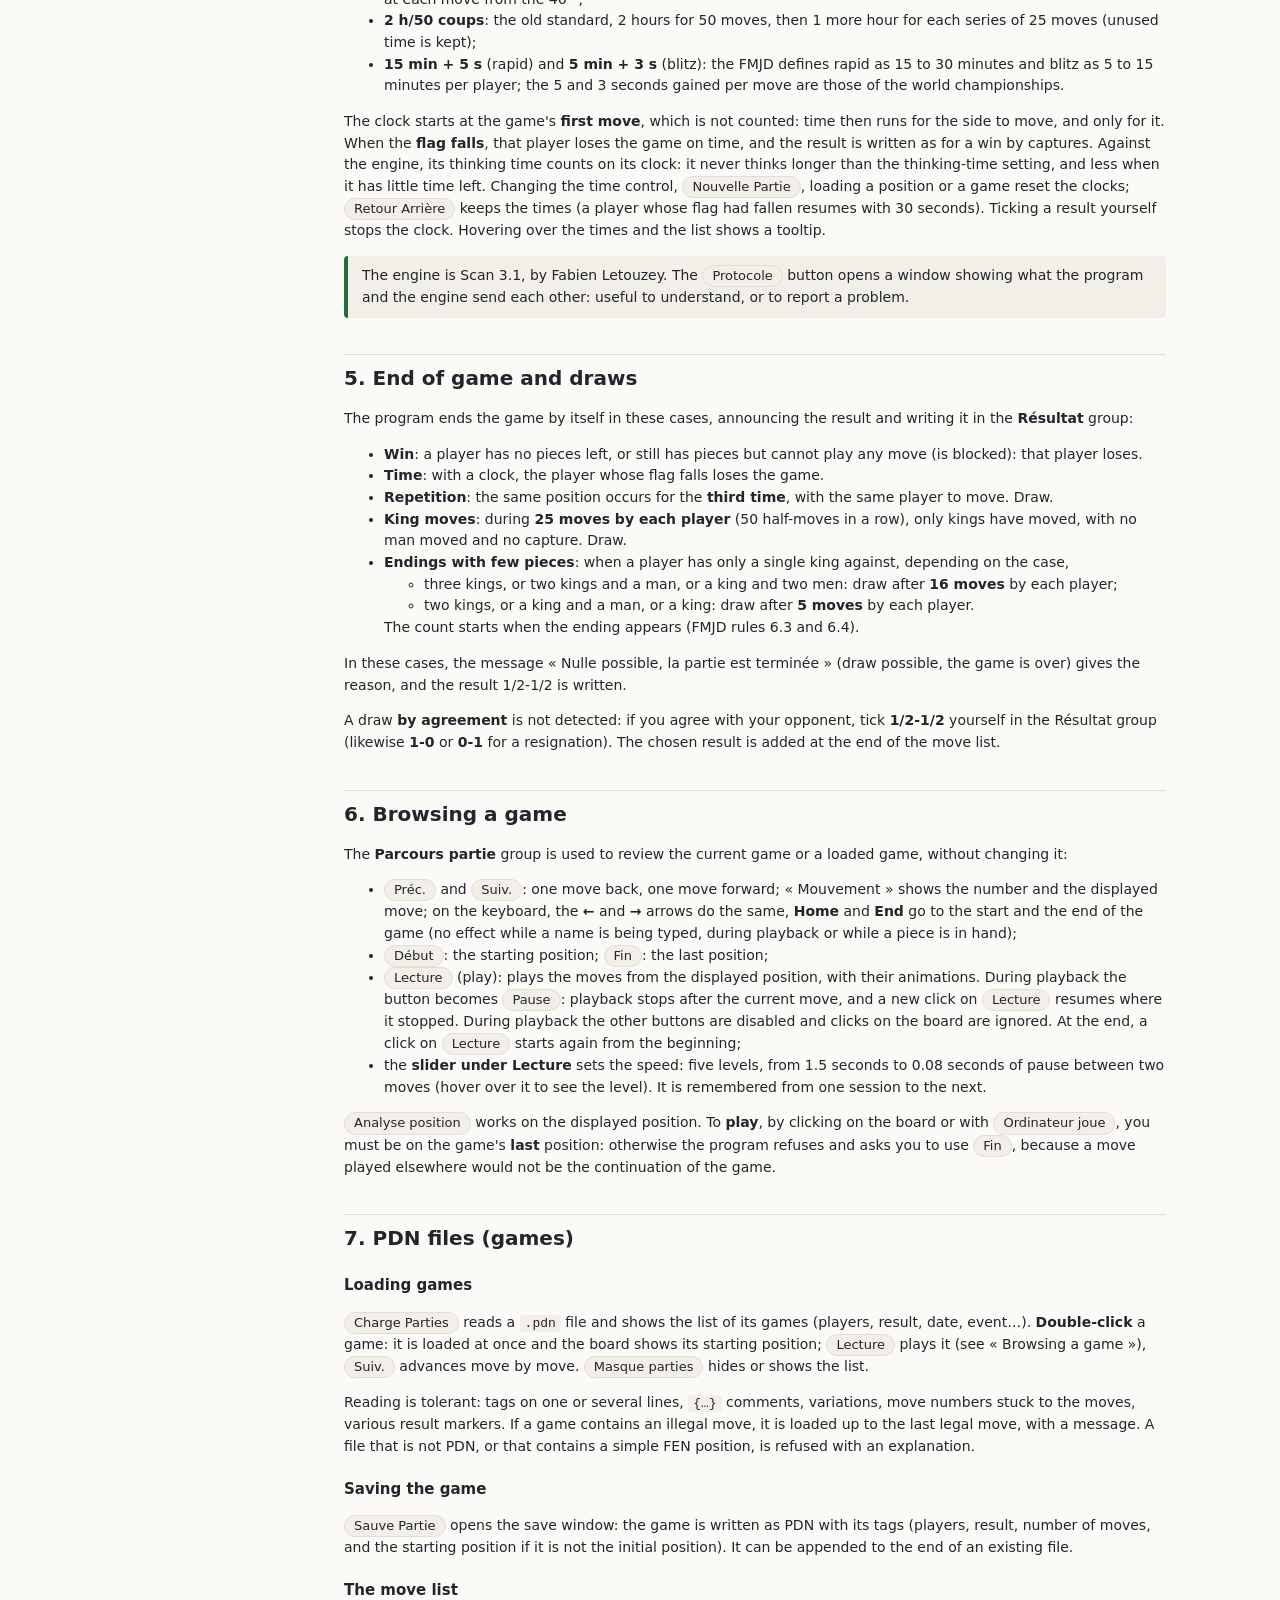
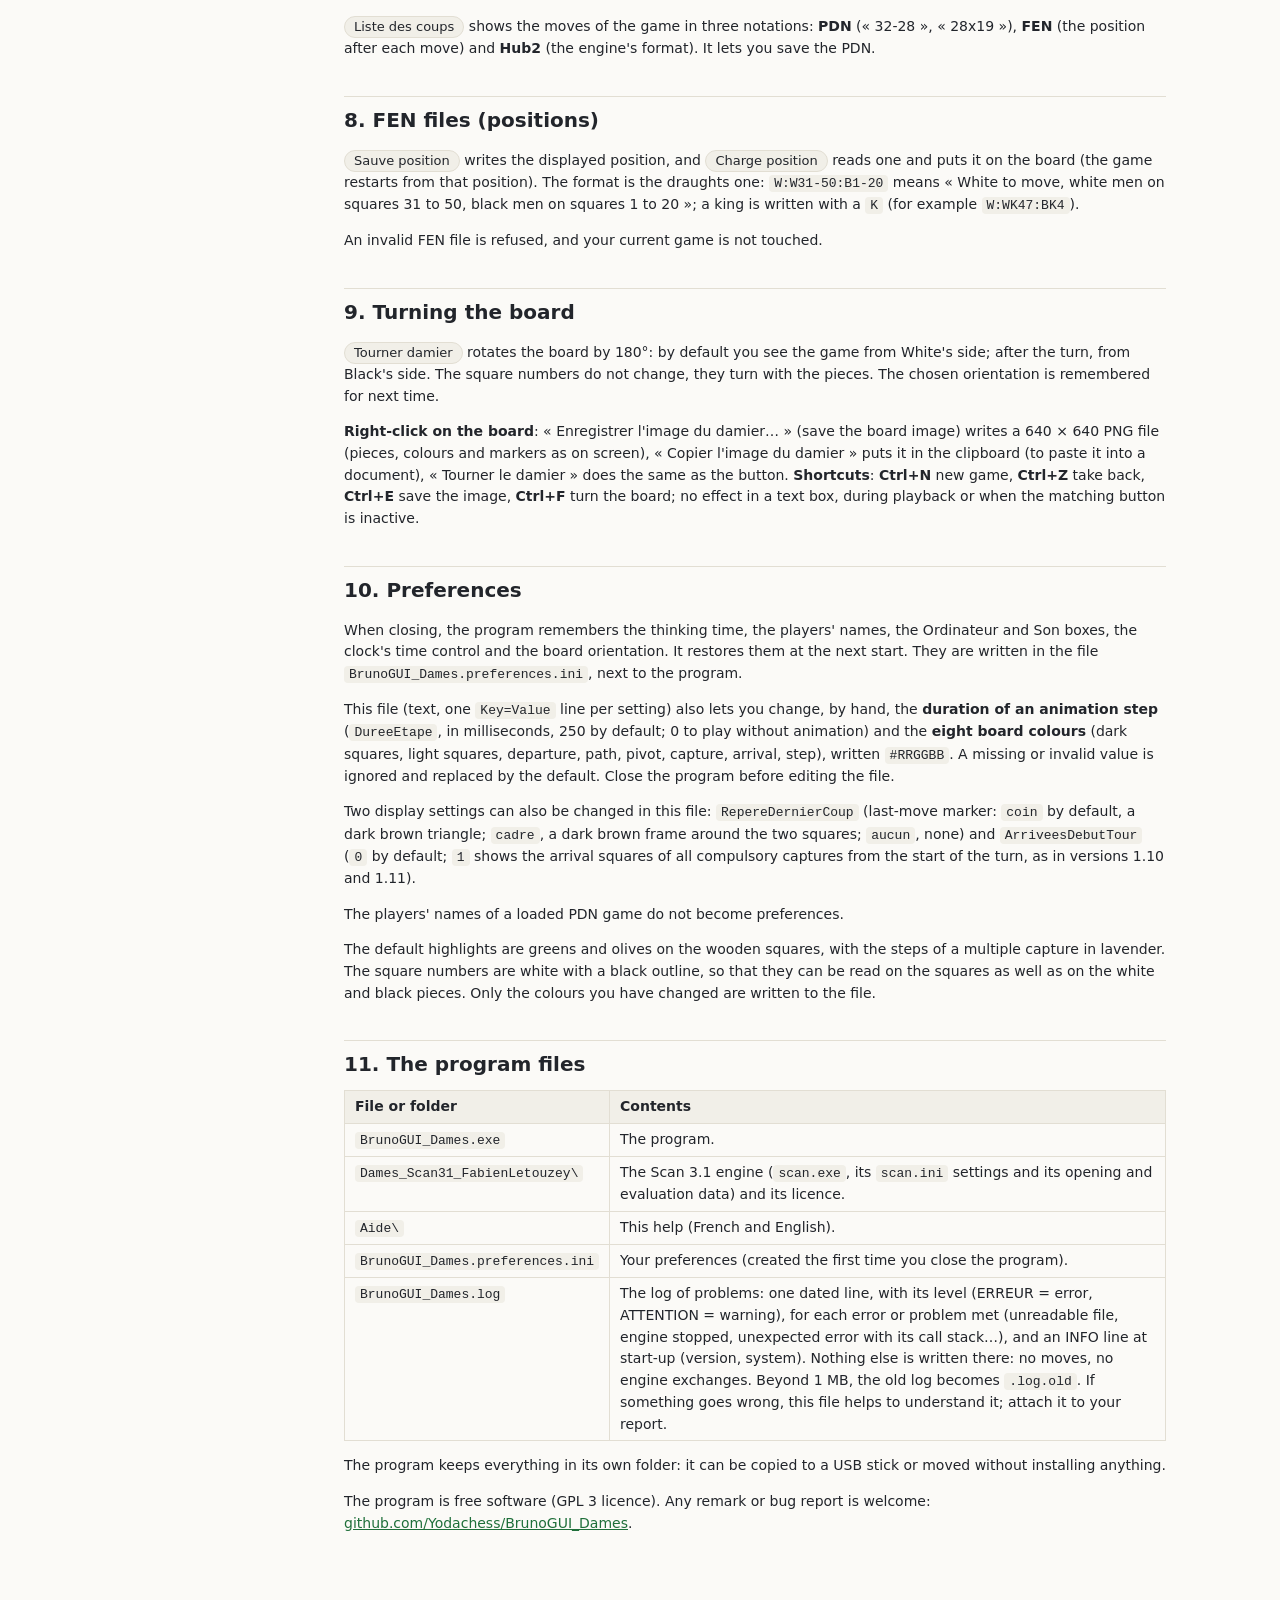
==== commit f31a4fa5: "Raccourcis clavier et image du damier Ctrl+N (nouvelle partie), Ctrl+Z (retour arrière), Ctrl+F (tou" ====
--- a/Aide/en/index.html
+++ b/Aide/en/index.html
@@ -153,6 +153,7 @@
 <!-- ═══════════════════════════════════════════════════════════════ -->
 <h2 id="damier">9. Turning the board</h2>
 <p><span class="bouton">Tourner damier</span> rotates the board by 180&deg;: by default you see the game from White's side; after the turn, from Black's side. The square numbers do not change, they turn with the pieces. The chosen orientation is remembered for next time.</p>
+<p><b>Right-click on the board</b>: &laquo;&nbsp;Enregistrer l'image du damier&hellip;&nbsp;&raquo; (save the board image) writes a 640 &times; 640 PNG file (pieces, colours and markers as on screen), &laquo;&nbsp;Copier l'image du damier&nbsp;&raquo; puts it in the clipboard (to paste it into a document), &laquo;&nbsp;Tourner le damier&nbsp;&raquo; does the same as the button. <b>Shortcuts</b>: <b>Ctrl+N</b> new game, <b>Ctrl+Z</b> take back, <b>Ctrl+E</b> save the image, <b>Ctrl+F</b> turn the board; no effect in a text box, during playback or when the matching button is inactive.</p>
 
 <!-- ═══════════════════════════════════════════════════════════════ -->
 <h2 id="preferences">10. Preferences</h2>
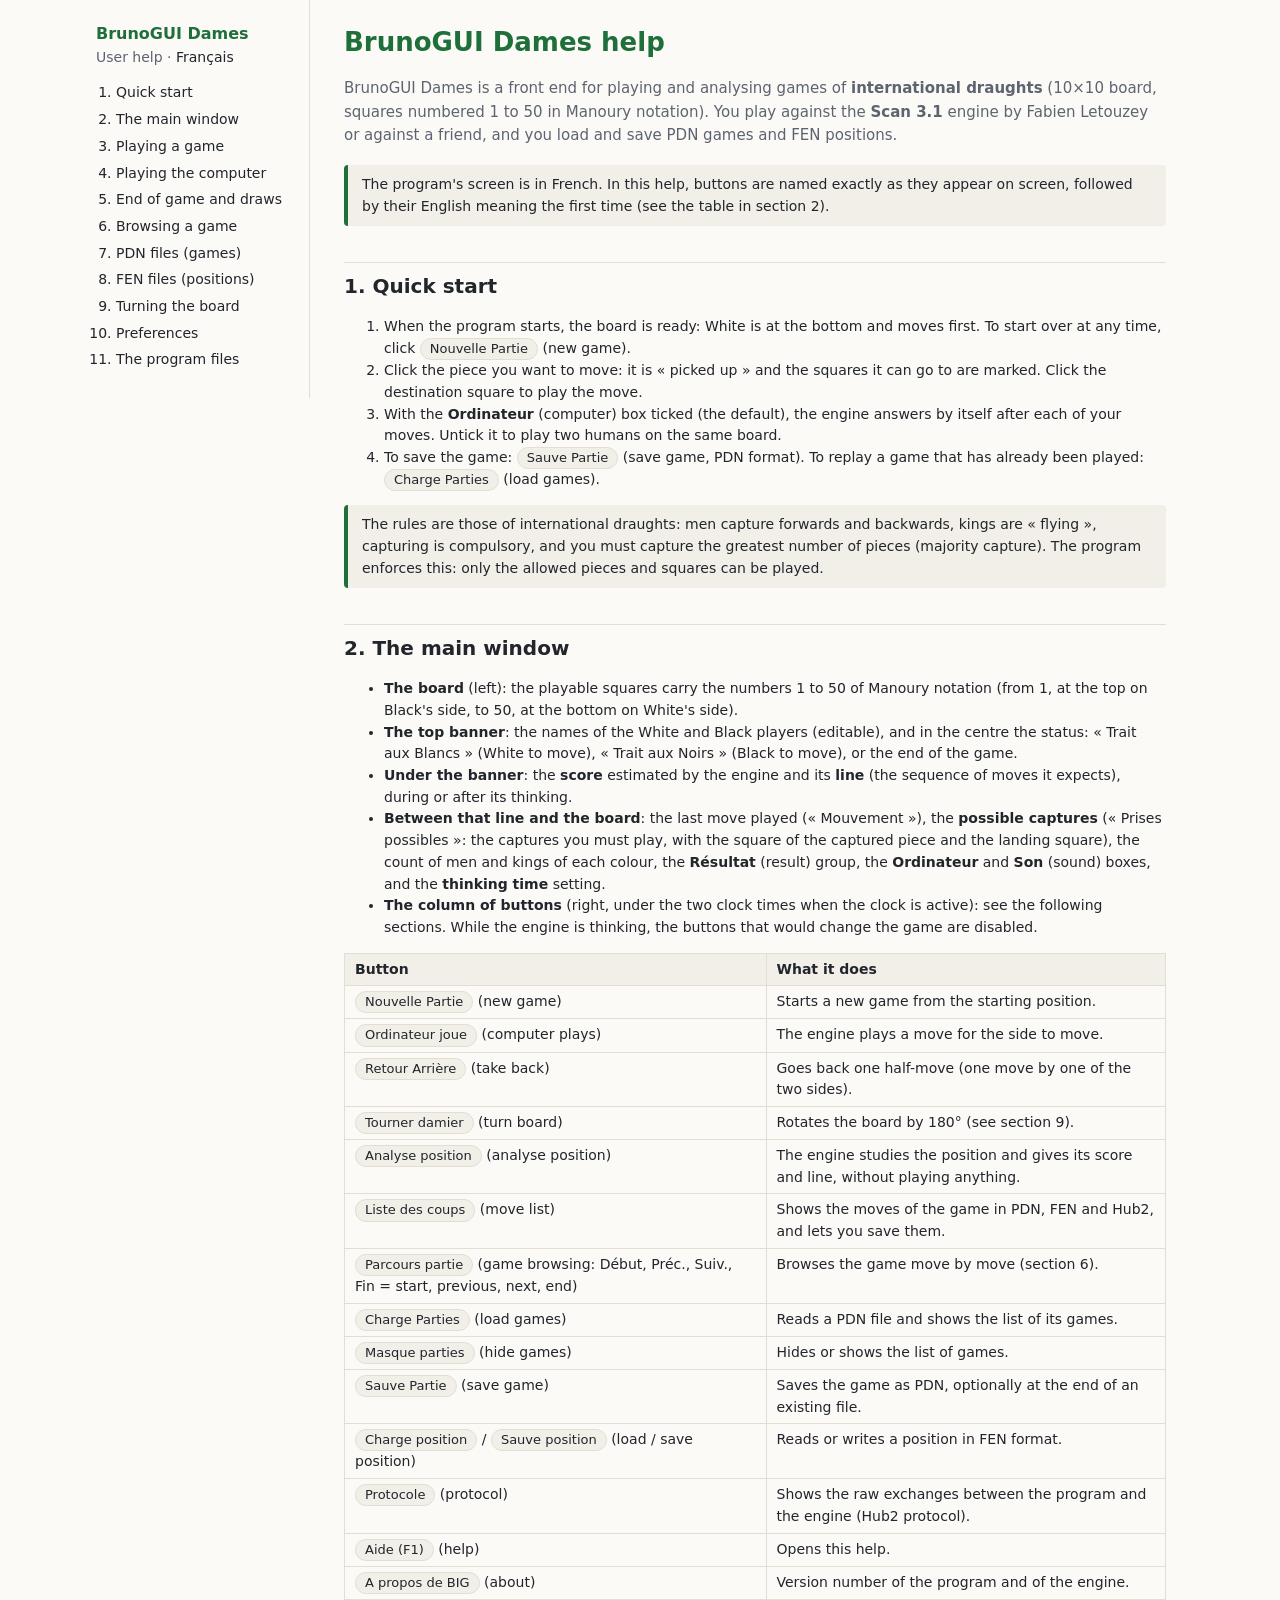
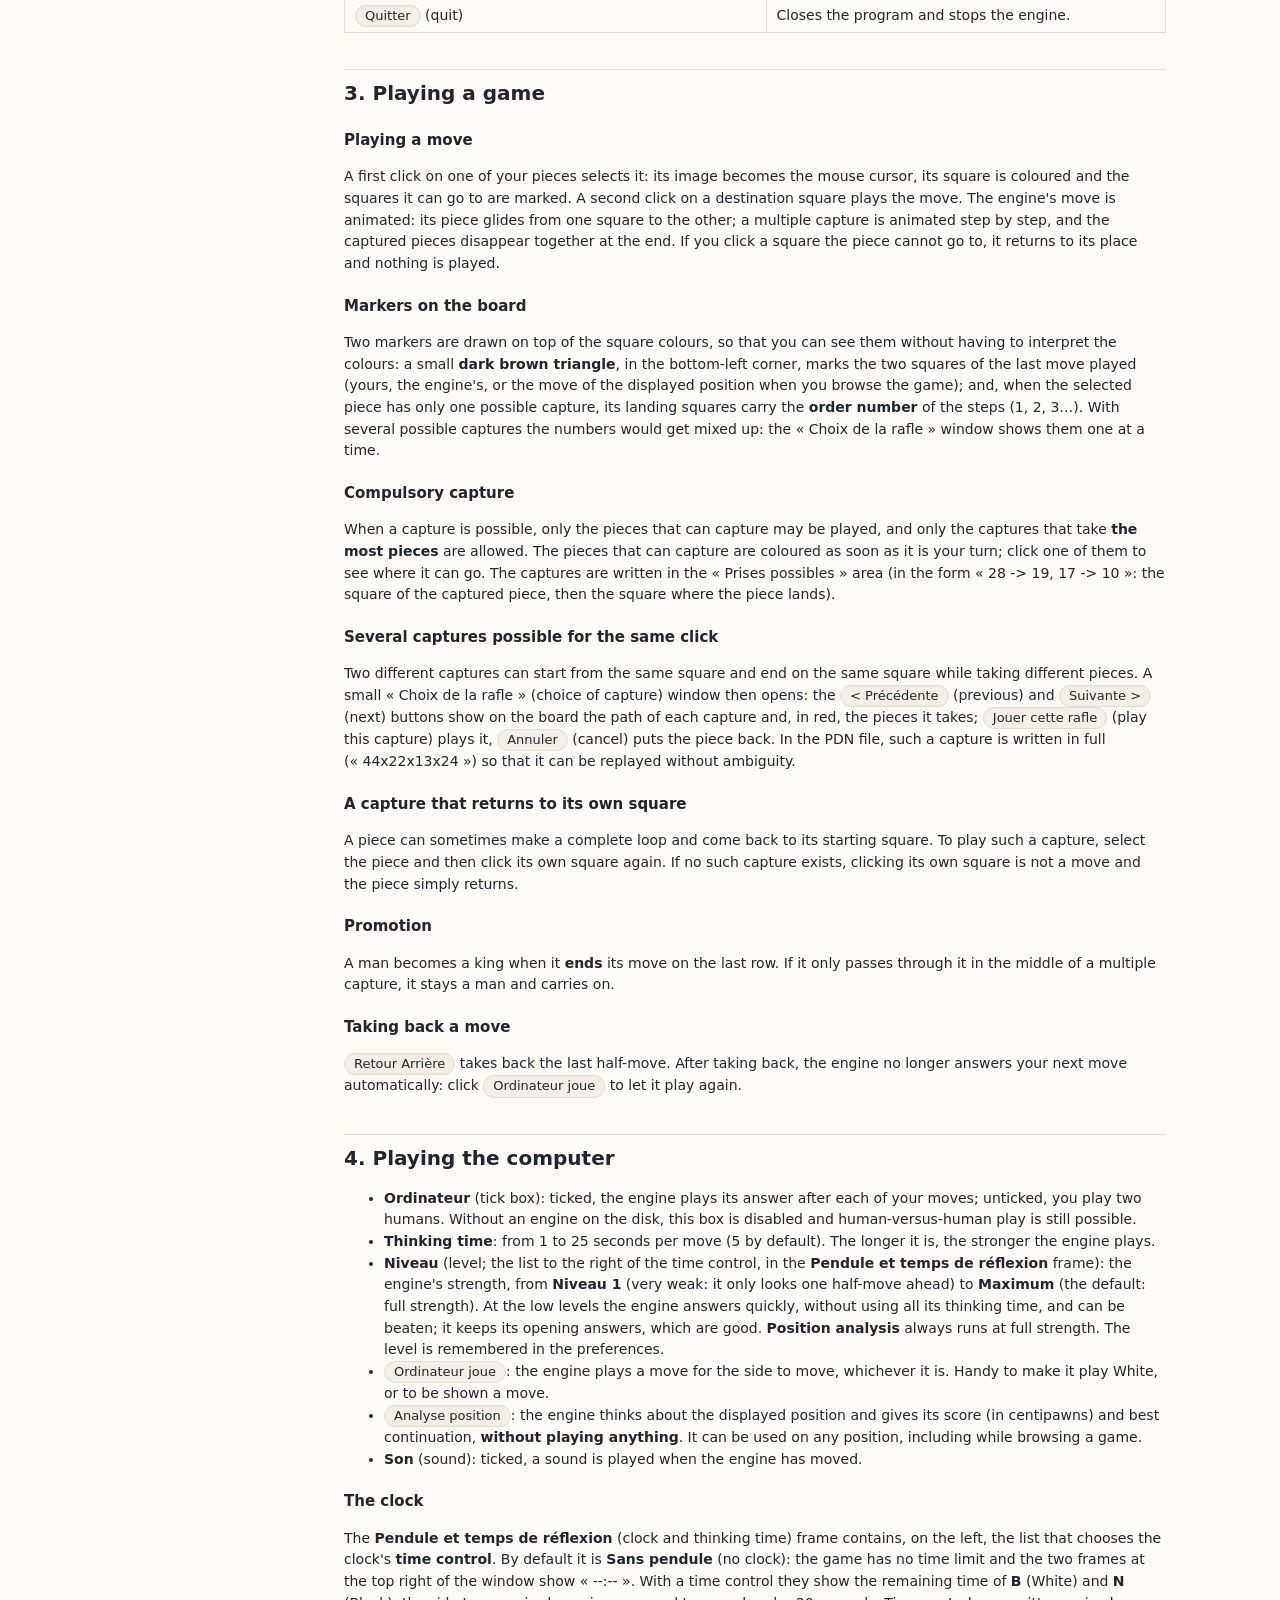
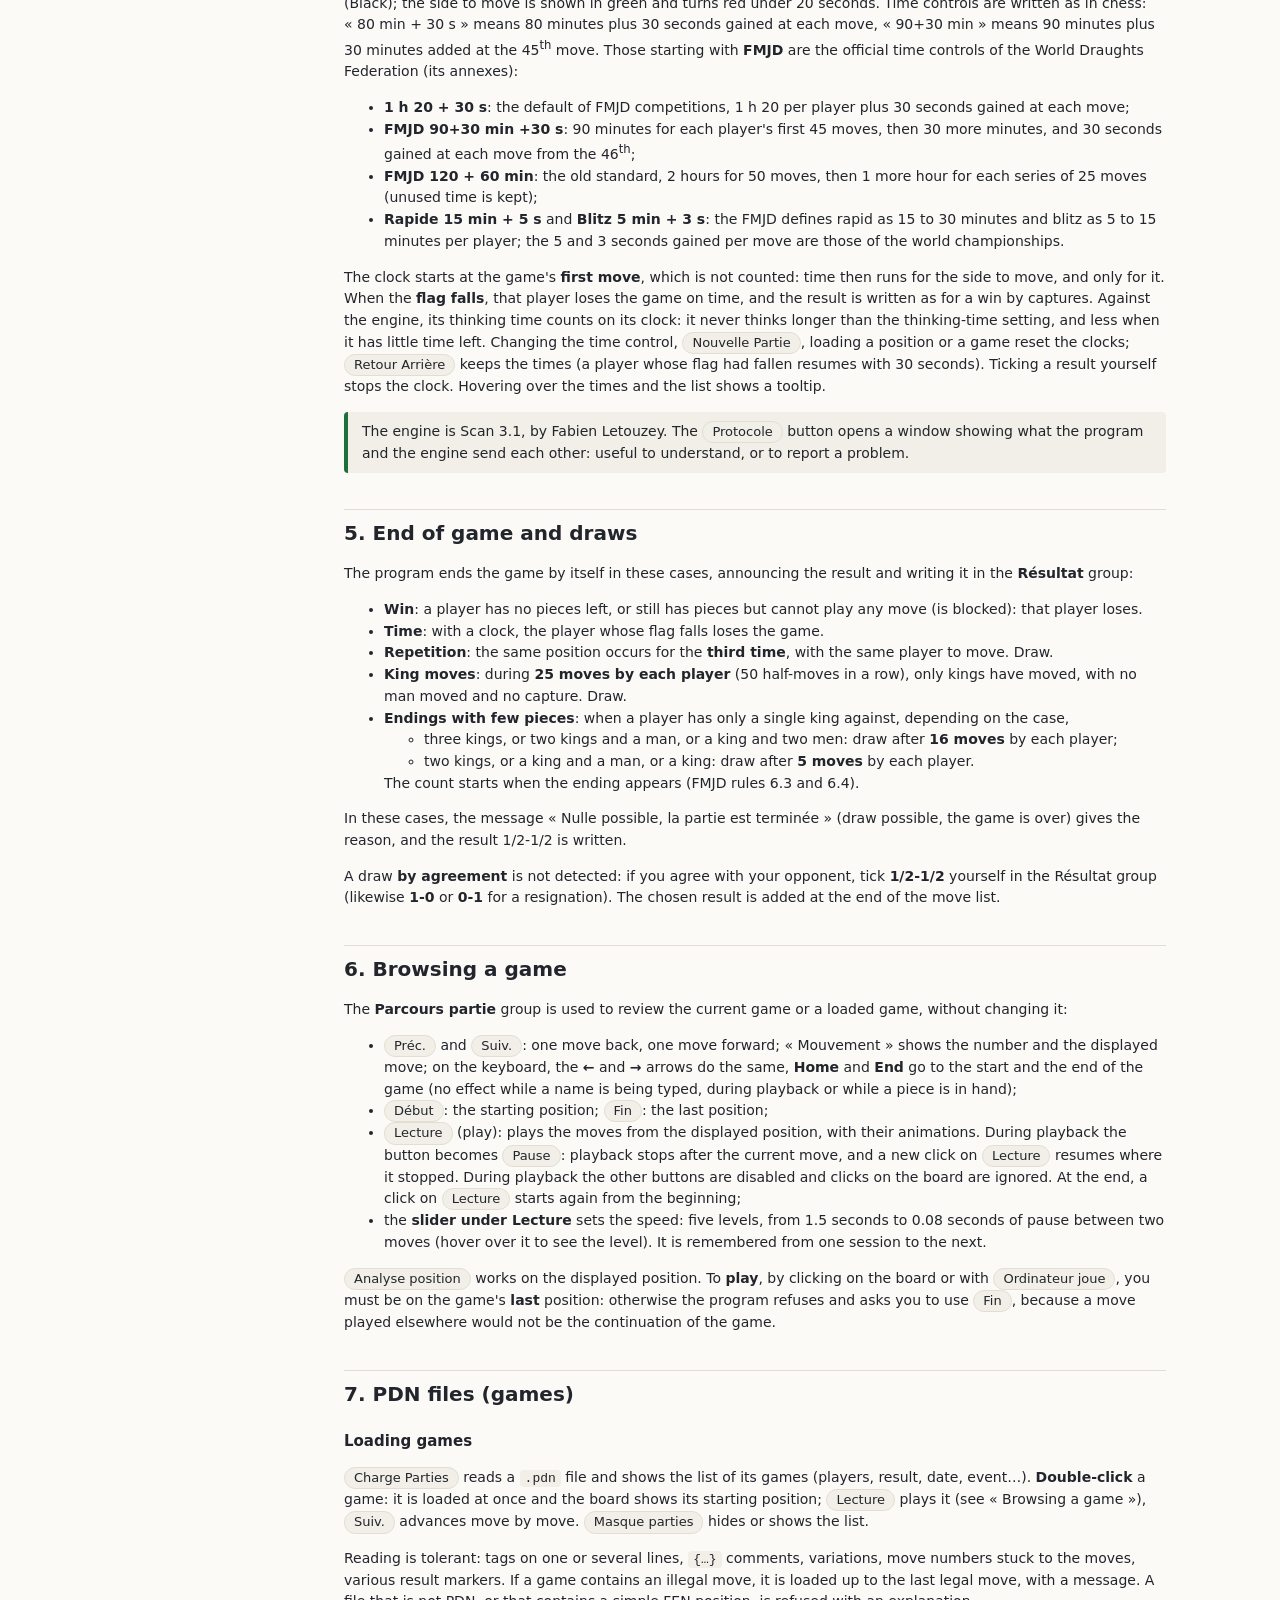
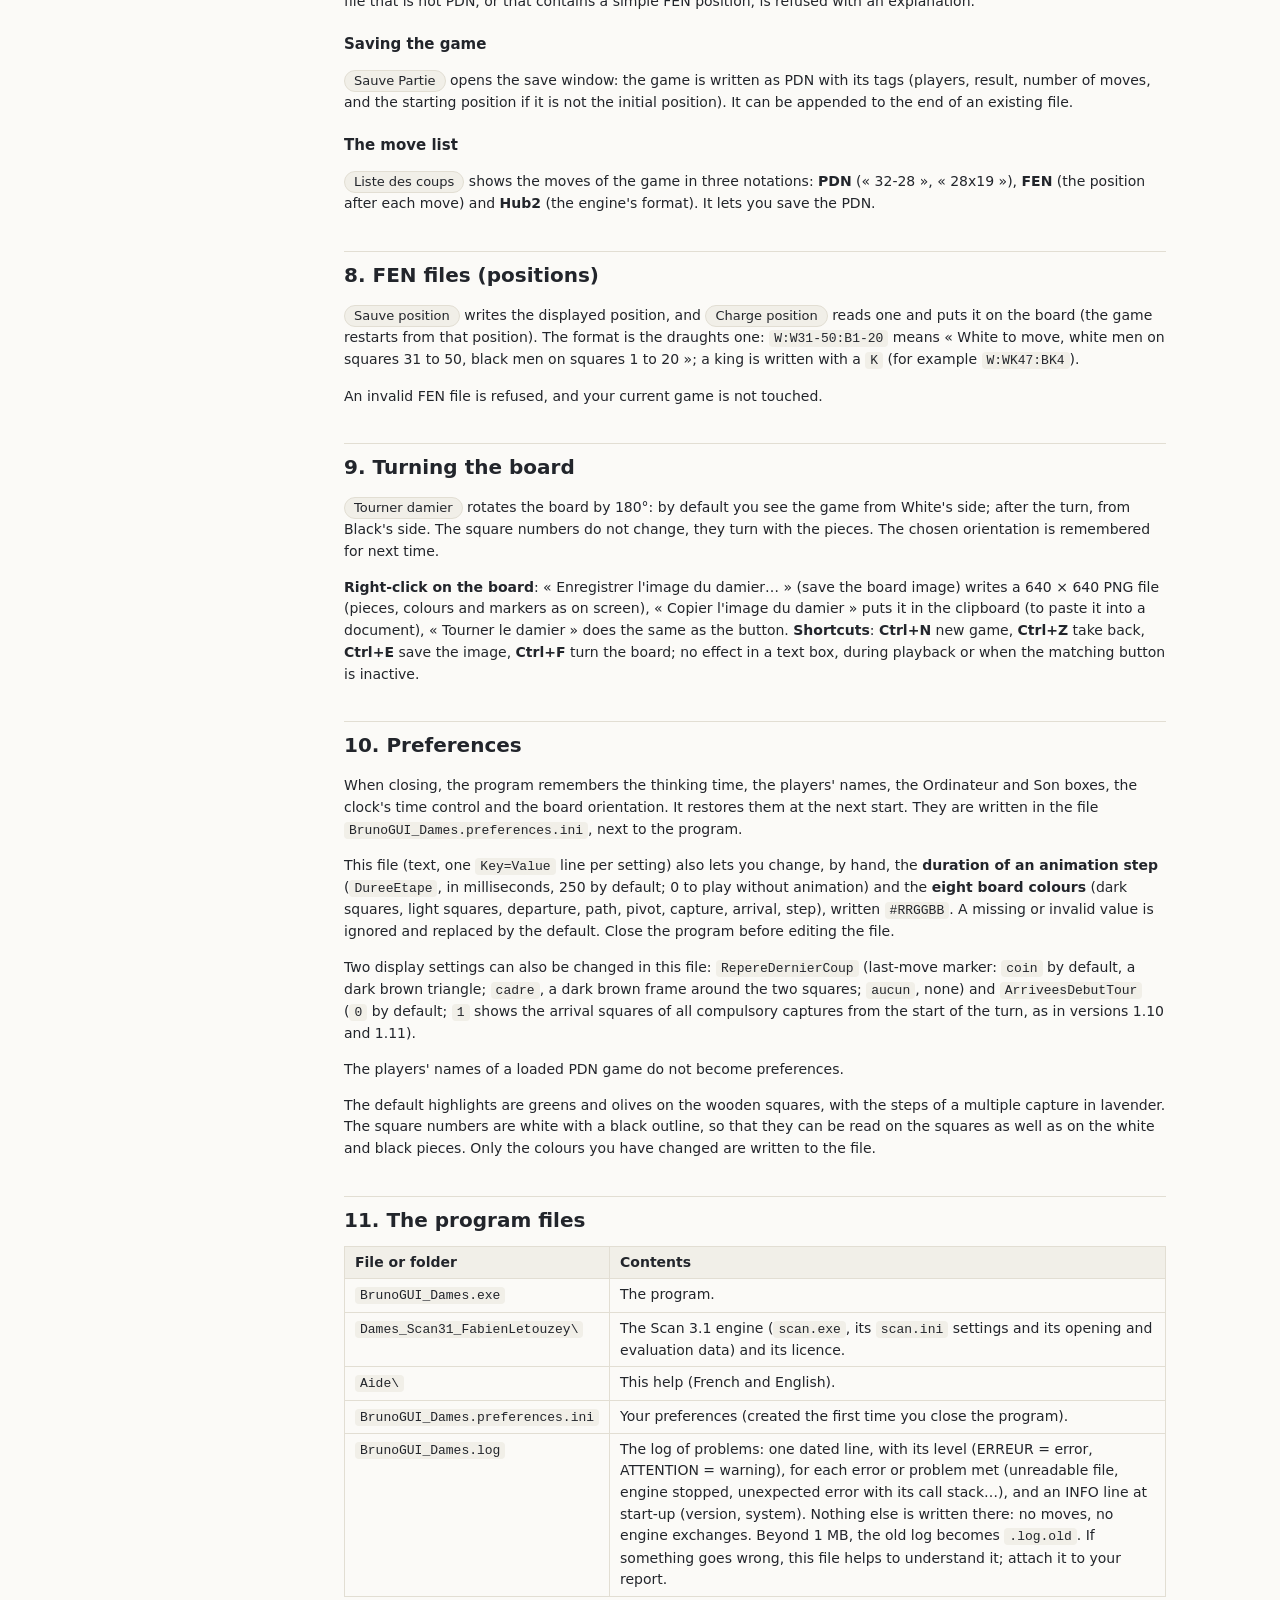
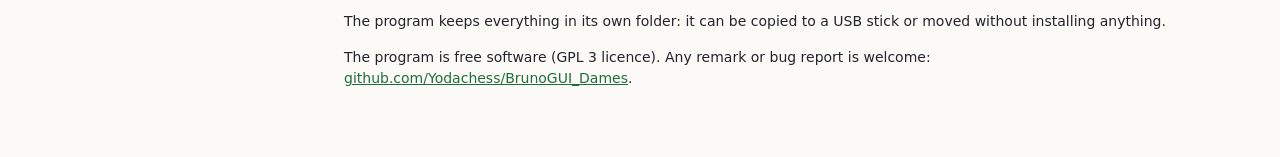
==== commit 57e77dfc: "Force du moteur réglable et cadences de la pendule plus claires Liste « Niveau » (1 à Maximum) qui l" ====
--- a/Aide/en/index.html
+++ b/Aide/en/index.html
@@ -1,4 +1,4 @@
-<!DOCTYPE html>
+﻿<!DOCTYPE html>
 <html lang="en">
 <head>
 <meta charset="utf-8">
@@ -91,17 +91,18 @@
 <ul>
     <li><b>Ordinateur</b> (tick box): ticked, the engine plays its answer after each of your moves; unticked, you play two humans. Without an engine on the disk, this box is disabled and human-versus-human play is still possible.</li>
     <li><b>Thinking time</b>: from 1 to 25 seconds per move (5 by default). The longer it is, the stronger the engine plays.</li>
+    <li><b>Niveau</b> (level; the list to the right of the time control, in the <b>Pendule et temps de r&eacute;flexion</b> frame): the engine's strength, from <b>Niveau 1</b> (very weak: it only looks one half-move ahead) to <b>Maximum</b> (the default: full strength). At the low levels the engine answers quickly, without using all its thinking time, and can be beaten; it keeps its opening answers, which are good. <b>Position analysis</b> always runs at full strength. The level is remembered in the preferences.</li>
     <li><span class="bouton">Ordinateur joue</span>: the engine plays a move for the side to move, whichever it is. Handy to make it play White, or to be shown a move.</li>
     <li><span class="bouton">Analyse position</span>: the engine thinks about the displayed position and gives its score (in centipawns) and best continuation, <b>without playing anything</b>. It can be used on any position, including while browsing a game.</li>
     <li><b>Son</b> (sound): ticked, a sound is played when the engine has moved.</li>
 </ul>
 <h3>The clock</h3>
-<p>The <b>Pendule et temps de r&eacute;flexion</b> (clock and thinking time) frame contains, on the left, the list that chooses the clock's <b>time control</b>. By default it is <b>Sans pendule</b> (no clock): the game has no time limit and the two frames at the top right of the window show &laquo;&nbsp;--:--&nbsp;&raquo;. With a time control they show the remaining time of <b>B</b> (White) and <b>N</b> (Black); the side to move is shown in green and turns red under 20 seconds. The time controls come from the FMJD annexes:</p>
+<p>The <b>Pendule et temps de r&eacute;flexion</b> (clock and thinking time) frame contains, on the left, the list that chooses the clock's <b>time control</b>. By default it is <b>Sans pendule</b> (no clock): the game has no time limit and the two frames at the top right of the window show &laquo;&nbsp;--:--&nbsp;&raquo;. With a time control they show the remaining time of <b>B</b> (White) and <b>N</b> (Black); the side to move is shown in green and turns red under 20 seconds. Time controls are written as in chess: &laquo;&nbsp;80 min + 30 s&nbsp;&raquo; means 80 minutes plus 30 seconds gained at each move, &laquo;&nbsp;90+30 min&nbsp;&raquo; means 90 minutes plus 30 minutes added at the 45<sup>th</sup> move. Those starting with <b>FMJD</b> are the official time controls of the World Draughts Federation (its annexes):</p>
 <ul>
     <li><b>1 h 20 + 30 s</b>: the default of FMJD competitions, 1 h 20 per player plus 30 seconds gained at each move;</li>
-    <li><b>90 min/45 coups</b>: 90 minutes for each player's first 45 moves, then 30 more minutes, and 30 seconds gained at each move from the 46<sup>th</sup>;</li>
-    <li><b>2 h/50 coups</b>: the old standard, 2 hours for 50 moves, then 1 more hour for each series of 25 moves (unused time is kept);</li>
-    <li><b>15 min + 5 s</b> (rapid) and <b>5 min + 3 s</b> (blitz): the FMJD defines rapid as 15 to 30 minutes and blitz as 5 to 15 minutes per player; the 5 and 3 seconds gained per move are those of the world championships.</li>
+    <li><b>FMJD 90+30 min +30 s</b>: 90 minutes for each player's first 45 moves, then 30 more minutes, and 30 seconds gained at each move from the 46<sup>th</sup>;</li>
+    <li><b>FMJD 120 + 60 min</b>: the old standard, 2 hours for 50 moves, then 1 more hour for each series of 25 moves (unused time is kept);</li>
+    <li><b>Rapide 15 min + 5 s</b> and <b>Blitz 5 min + 3 s</b>: the FMJD defines rapid as 15 to 30 minutes and blitz as 5 to 15 minutes per player; the 5 and 3 seconds gained per move are those of the world championships.</li>
 </ul>
 <p>The clock starts at the game's <b>first move</b>, which is not counted: time then runs for the side to move, and only for it. When the <b>flag falls</b>, that player loses the game on time, and the result is written as for a win by captures. Against the engine, its thinking time counts on its clock: it never thinks longer than the thinking-time setting, and less when it has little time left. Changing the time control, <span class="bouton">Nouvelle Partie</span>, loading a position or a game reset the clocks; <span class="bouton">Retour Arri&egrave;re</span> keeps the times (a player whose flag had fallen resumes with 30 seconds). Ticking a result yourself stops the clock. Hovering over the times and the list shows a tooltip.</p>
 <div class="note">The engine is Scan 3.1, by Fabien Letouzey. The <span class="bouton">Protocole</span> button opens a window showing what the program and the engine send each other: useful to understand, or to report a problem.</div>
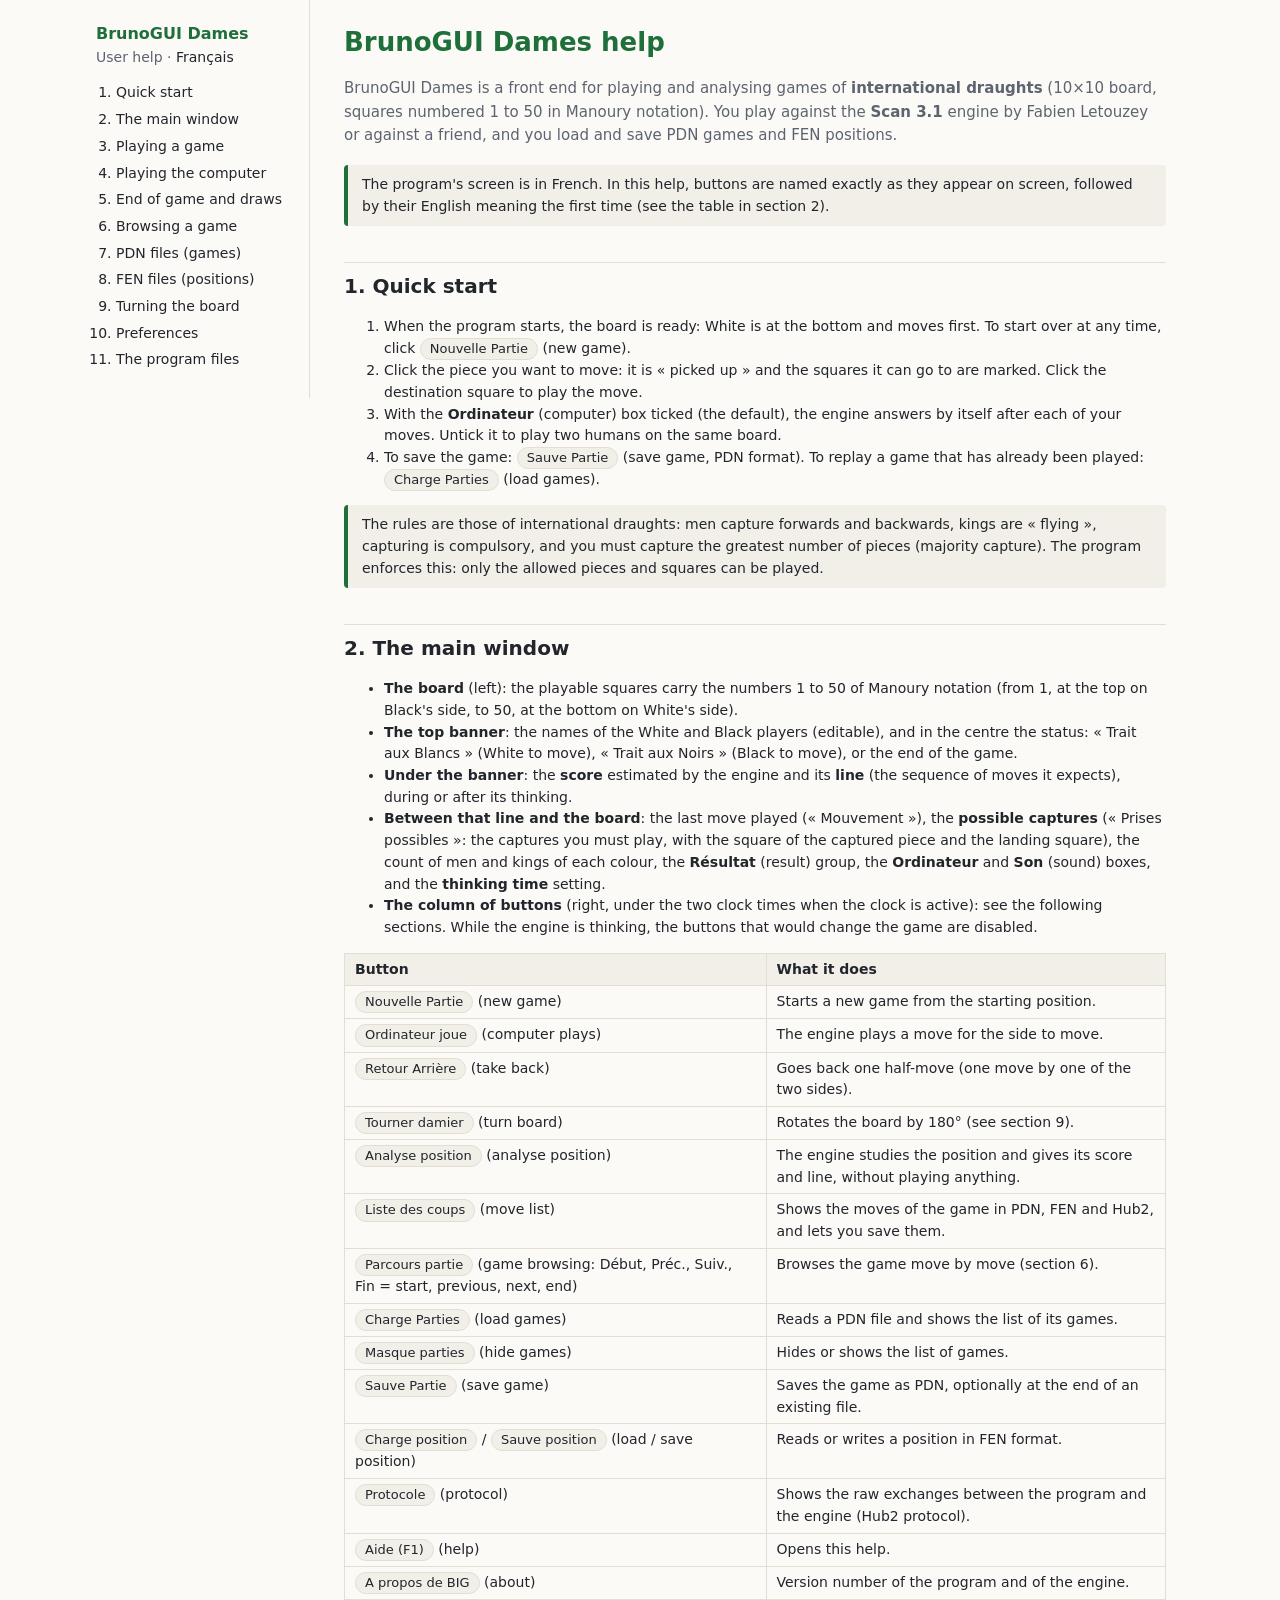
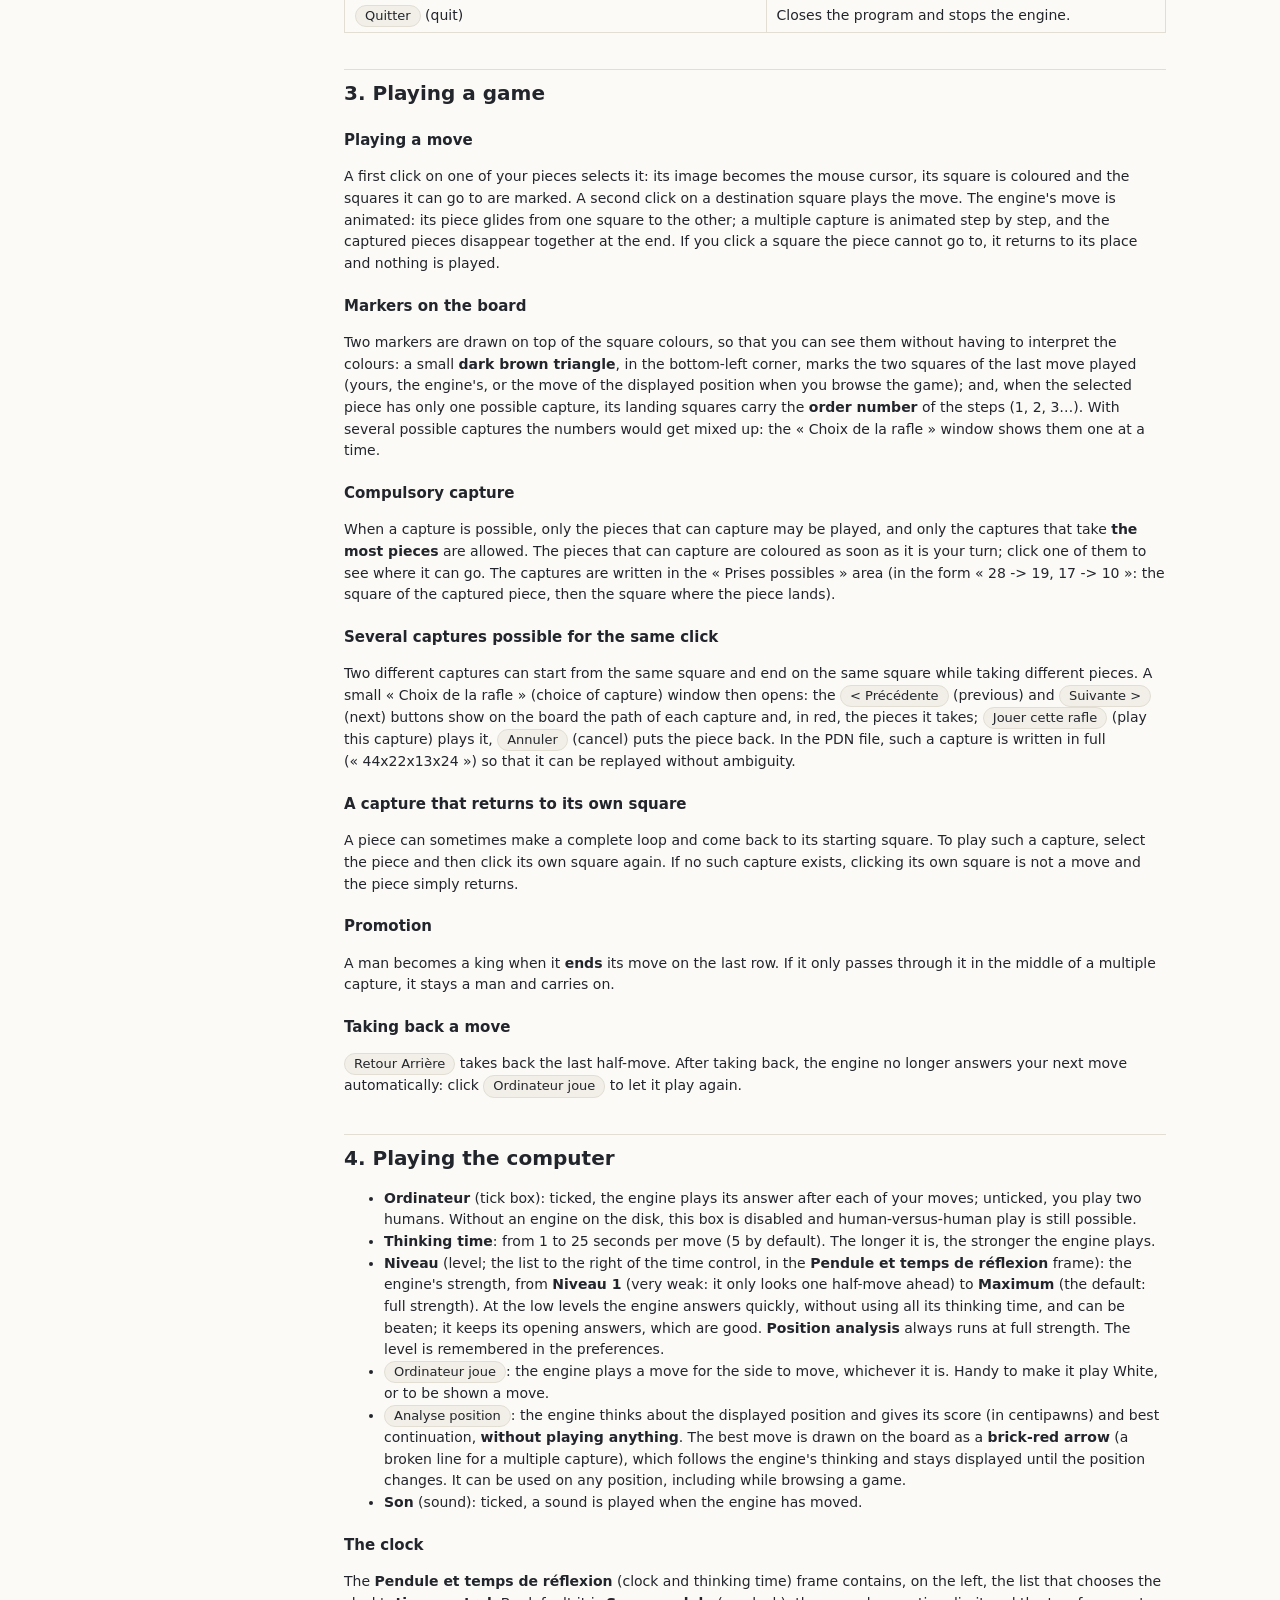
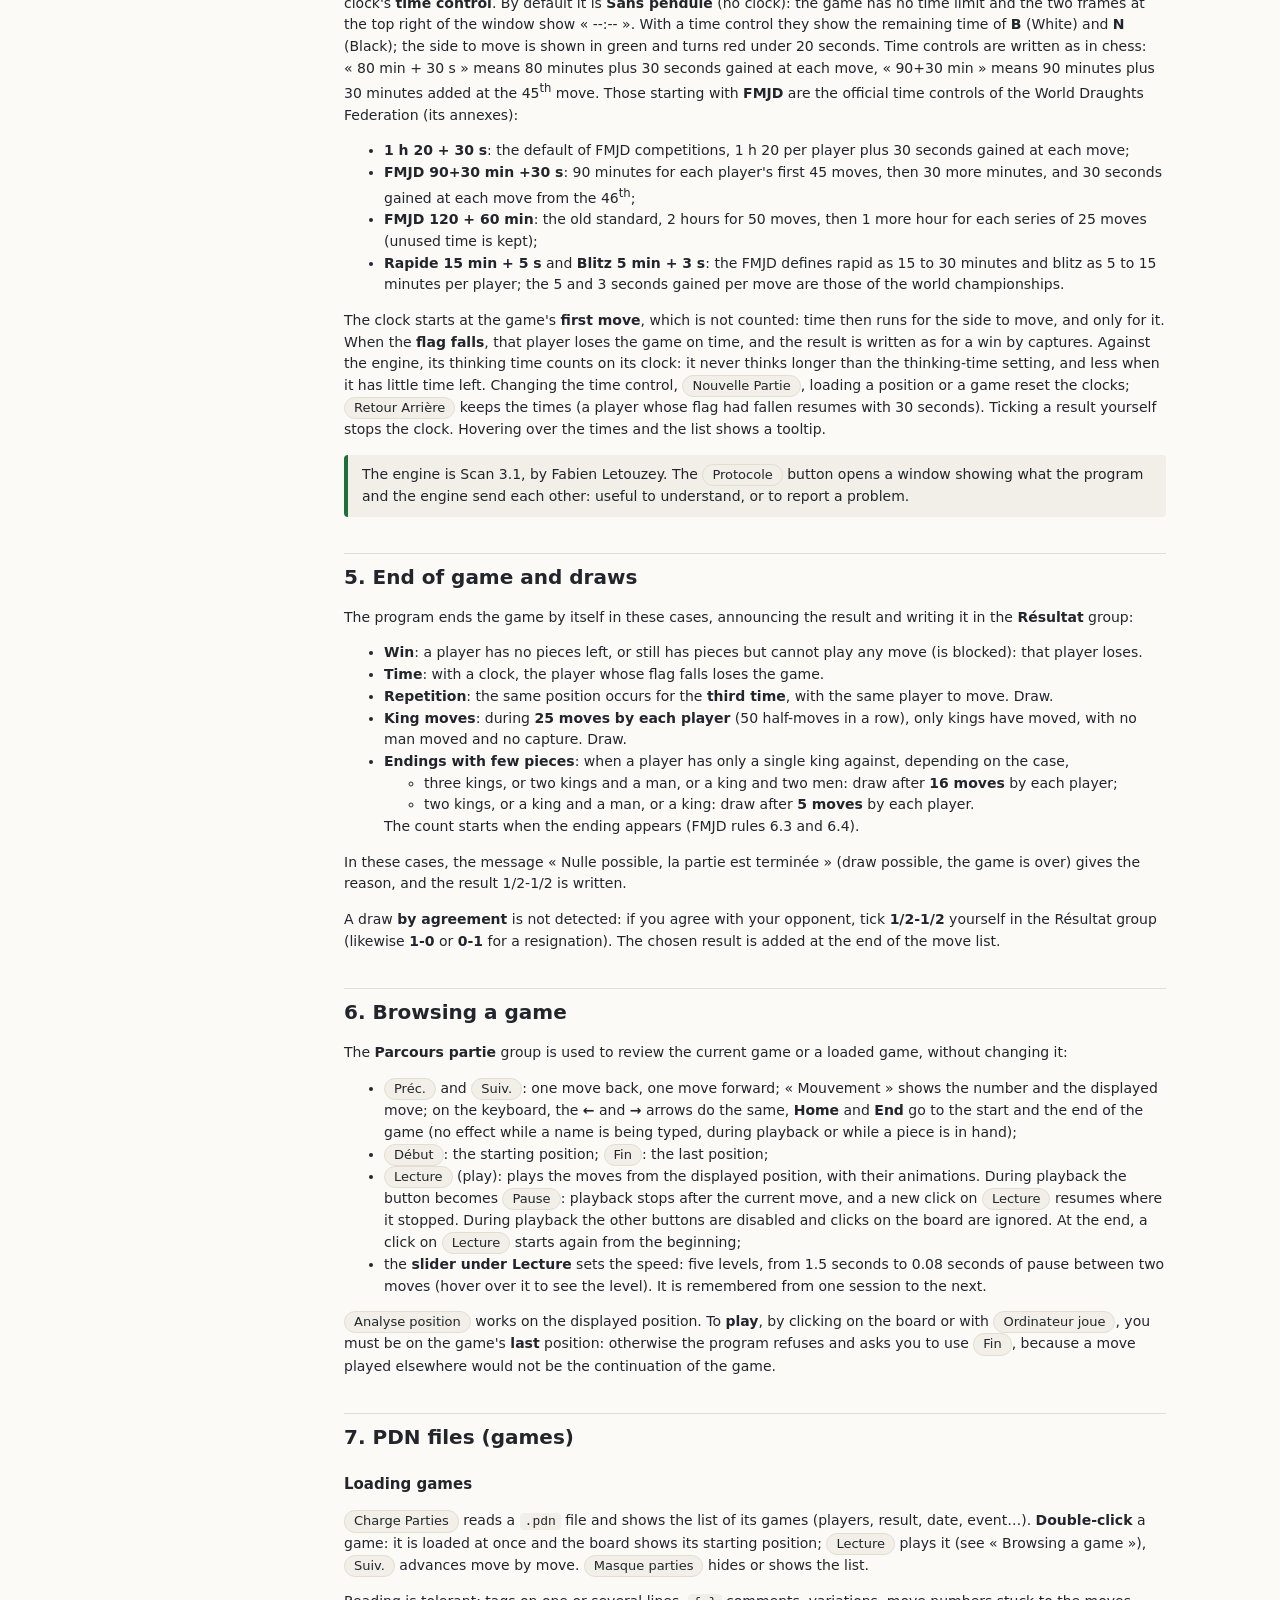
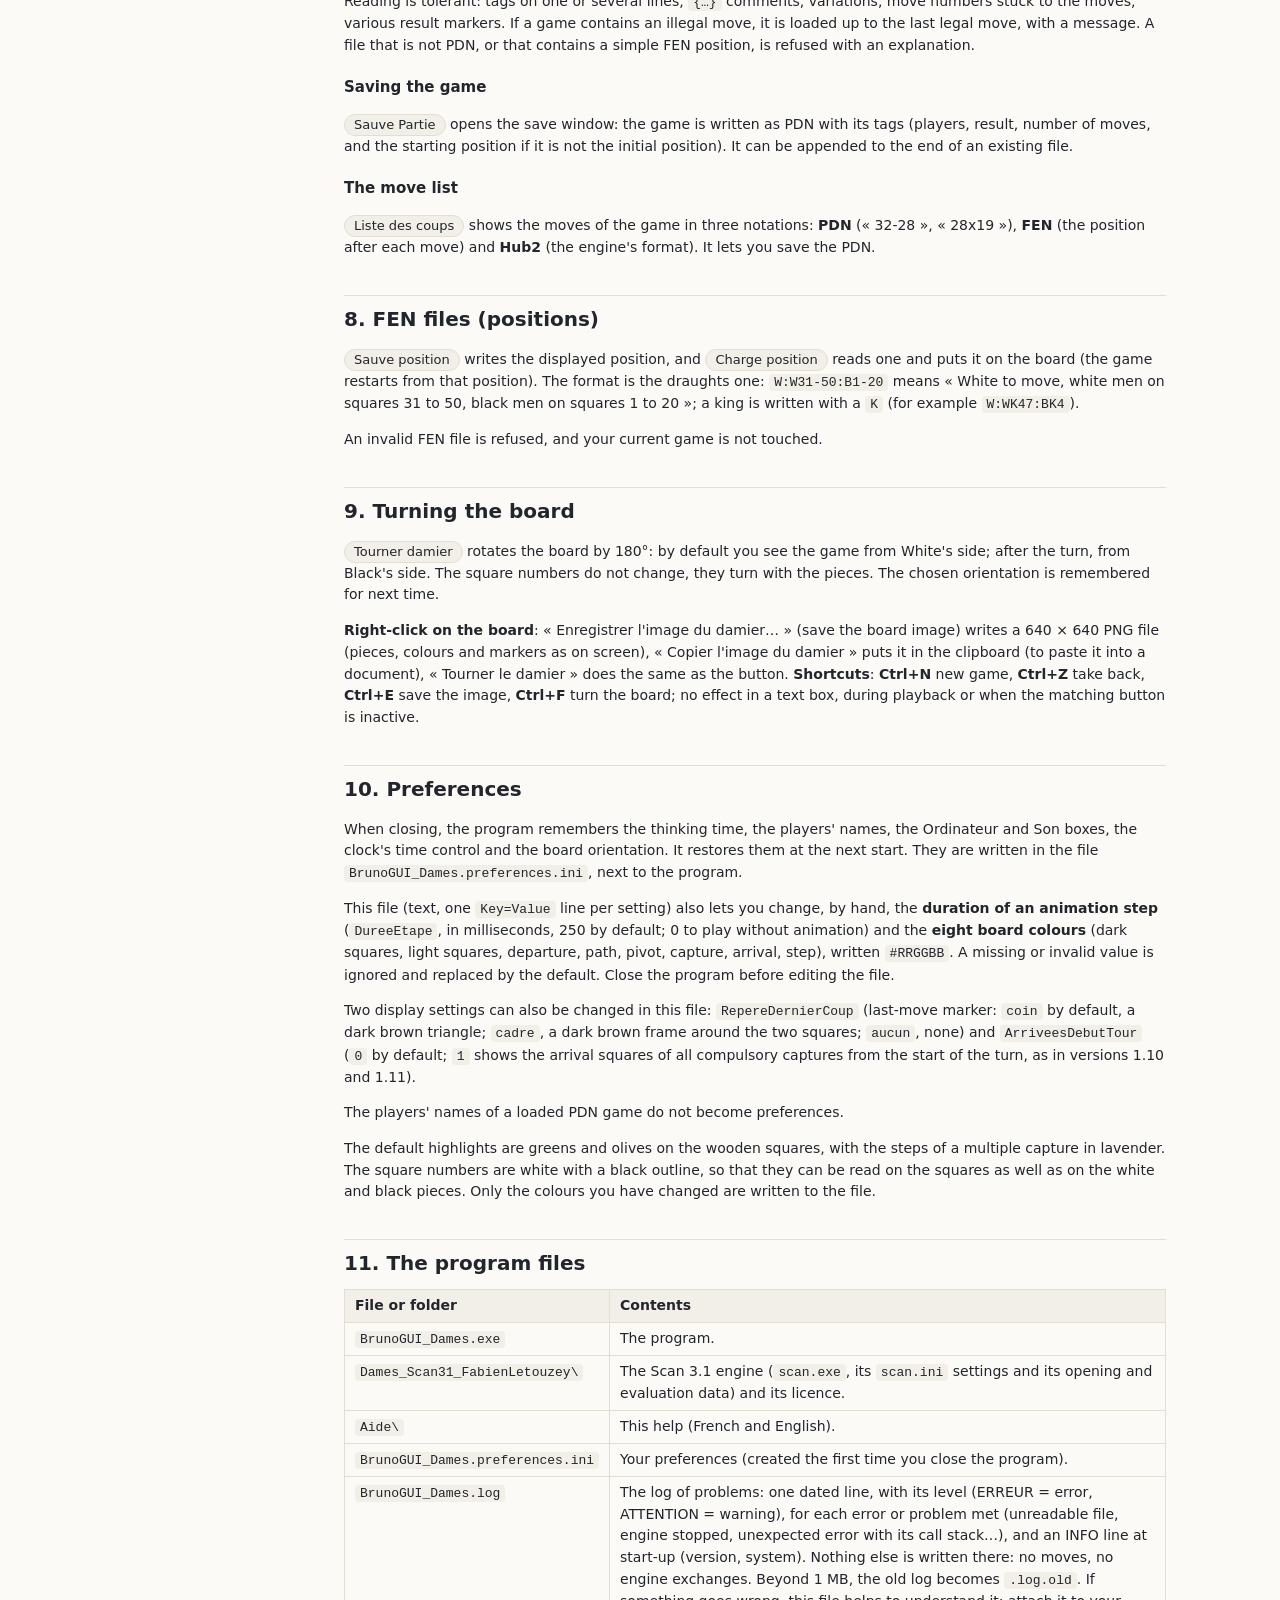
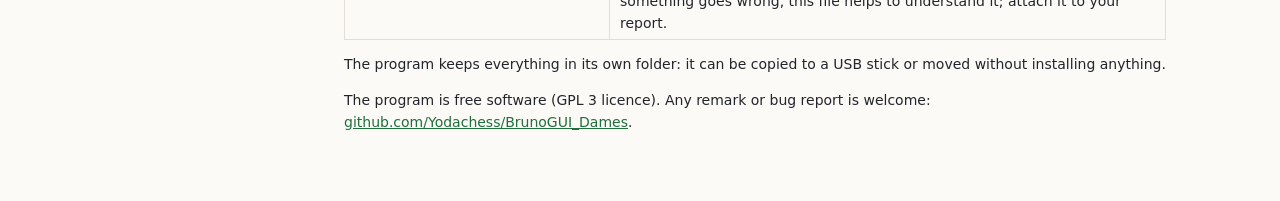
==== commit 79dabbed: "Flèche du meilleur coup et case « Ordinateur » seule source Flèche rouge brique, fine, du meilleur c" ====
--- a/Aide/en/index.html
+++ b/Aide/en/index.html
@@ -93,7 +93,7 @@
     <li><b>Thinking time</b>: from 1 to 25 seconds per move (5 by default). The longer it is, the stronger the engine plays.</li>
     <li><b>Niveau</b> (level; the list to the right of the time control, in the <b>Pendule et temps de r&eacute;flexion</b> frame): the engine's strength, from <b>Niveau 1</b> (very weak: it only looks one half-move ahead) to <b>Maximum</b> (the default: full strength). At the low levels the engine answers quickly, without using all its thinking time, and can be beaten; it keeps its opening answers, which are good. <b>Position analysis</b> always runs at full strength. The level is remembered in the preferences.</li>
     <li><span class="bouton">Ordinateur joue</span>: the engine plays a move for the side to move, whichever it is. Handy to make it play White, or to be shown a move.</li>
-    <li><span class="bouton">Analyse position</span>: the engine thinks about the displayed position and gives its score (in centipawns) and best continuation, <b>without playing anything</b>. It can be used on any position, including while browsing a game.</li>
+    <li><span class="bouton">Analyse position</span>: the engine thinks about the displayed position and gives its score (in centipawns) and best continuation, <b>without playing anything</b>. The best move is drawn on the board as a <b>brick-red arrow</b> (a broken line for a multiple capture), which follows the engine's thinking and stays displayed until the position changes. It can be used on any position, including while browsing a game.</li>
     <li><b>Son</b> (sound): ticked, a sound is played when the engine has moved.</li>
 </ul>
 <h3>The clock</h3>
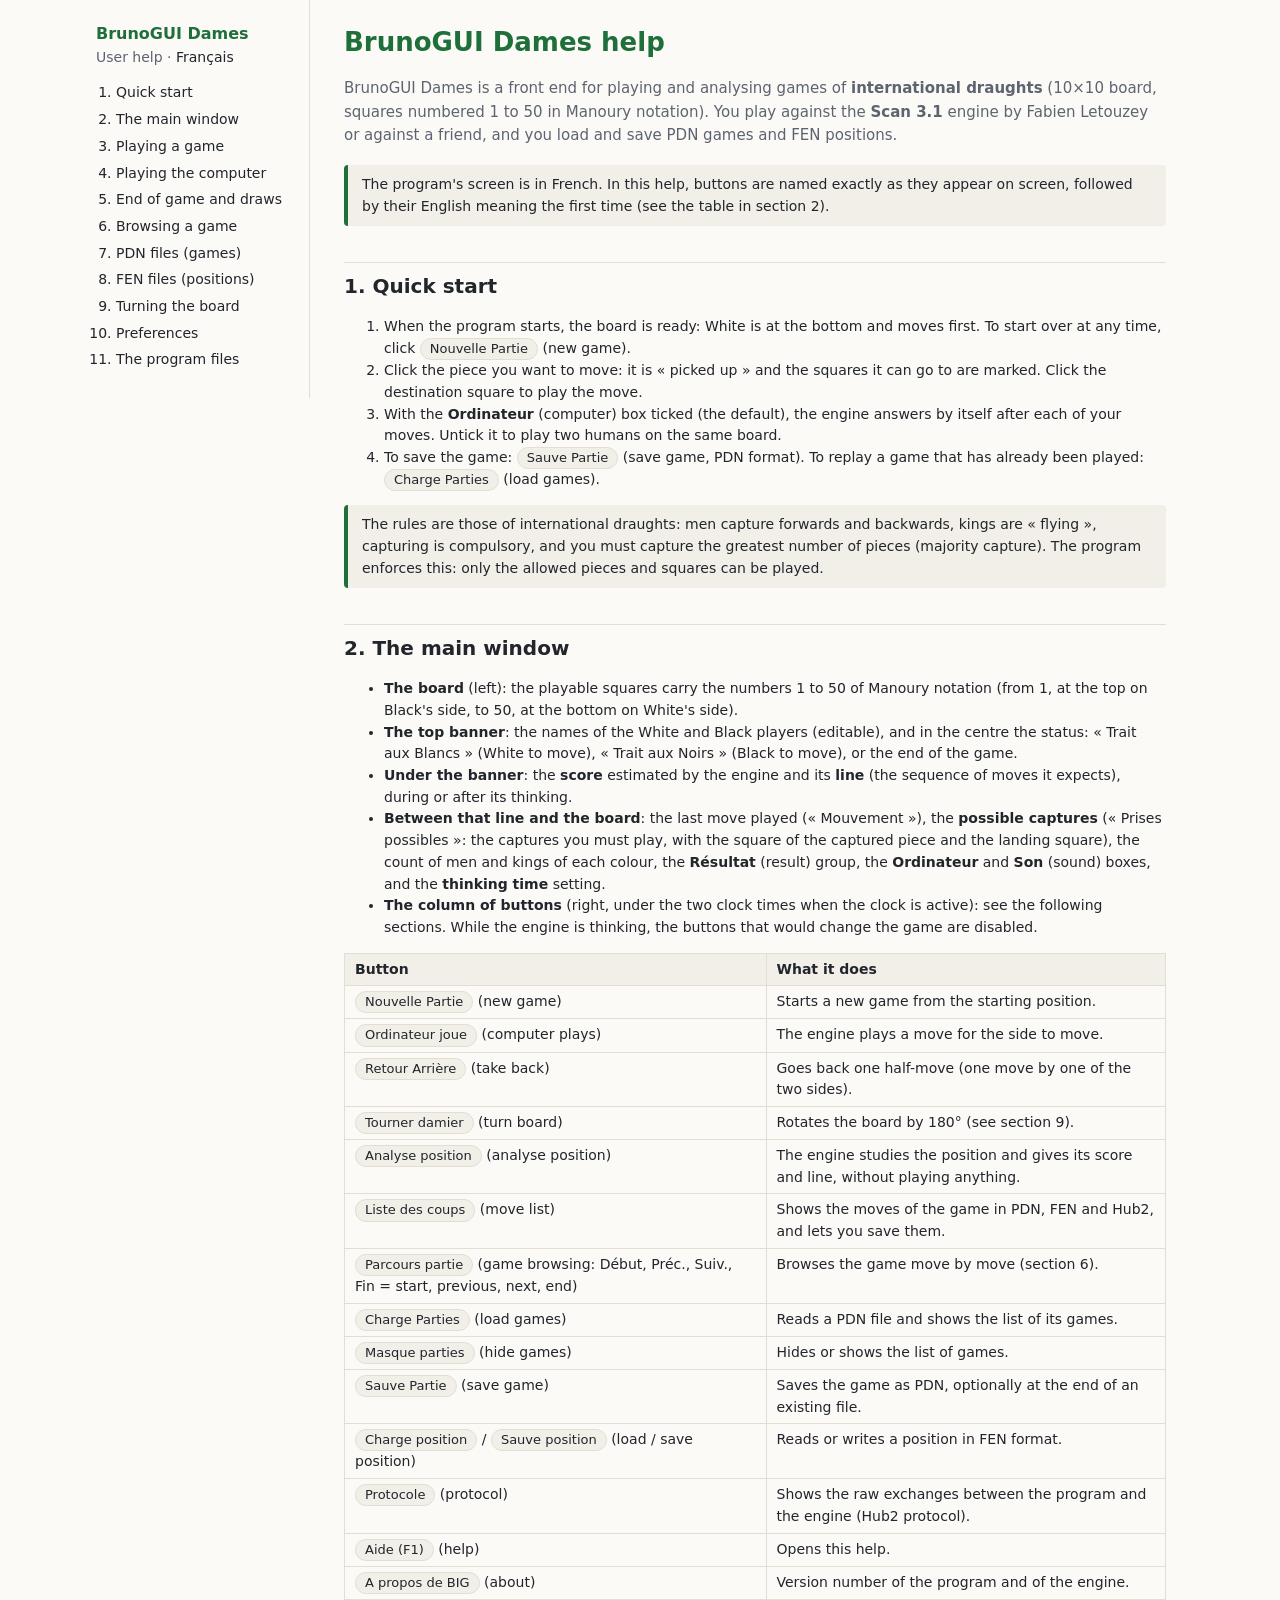
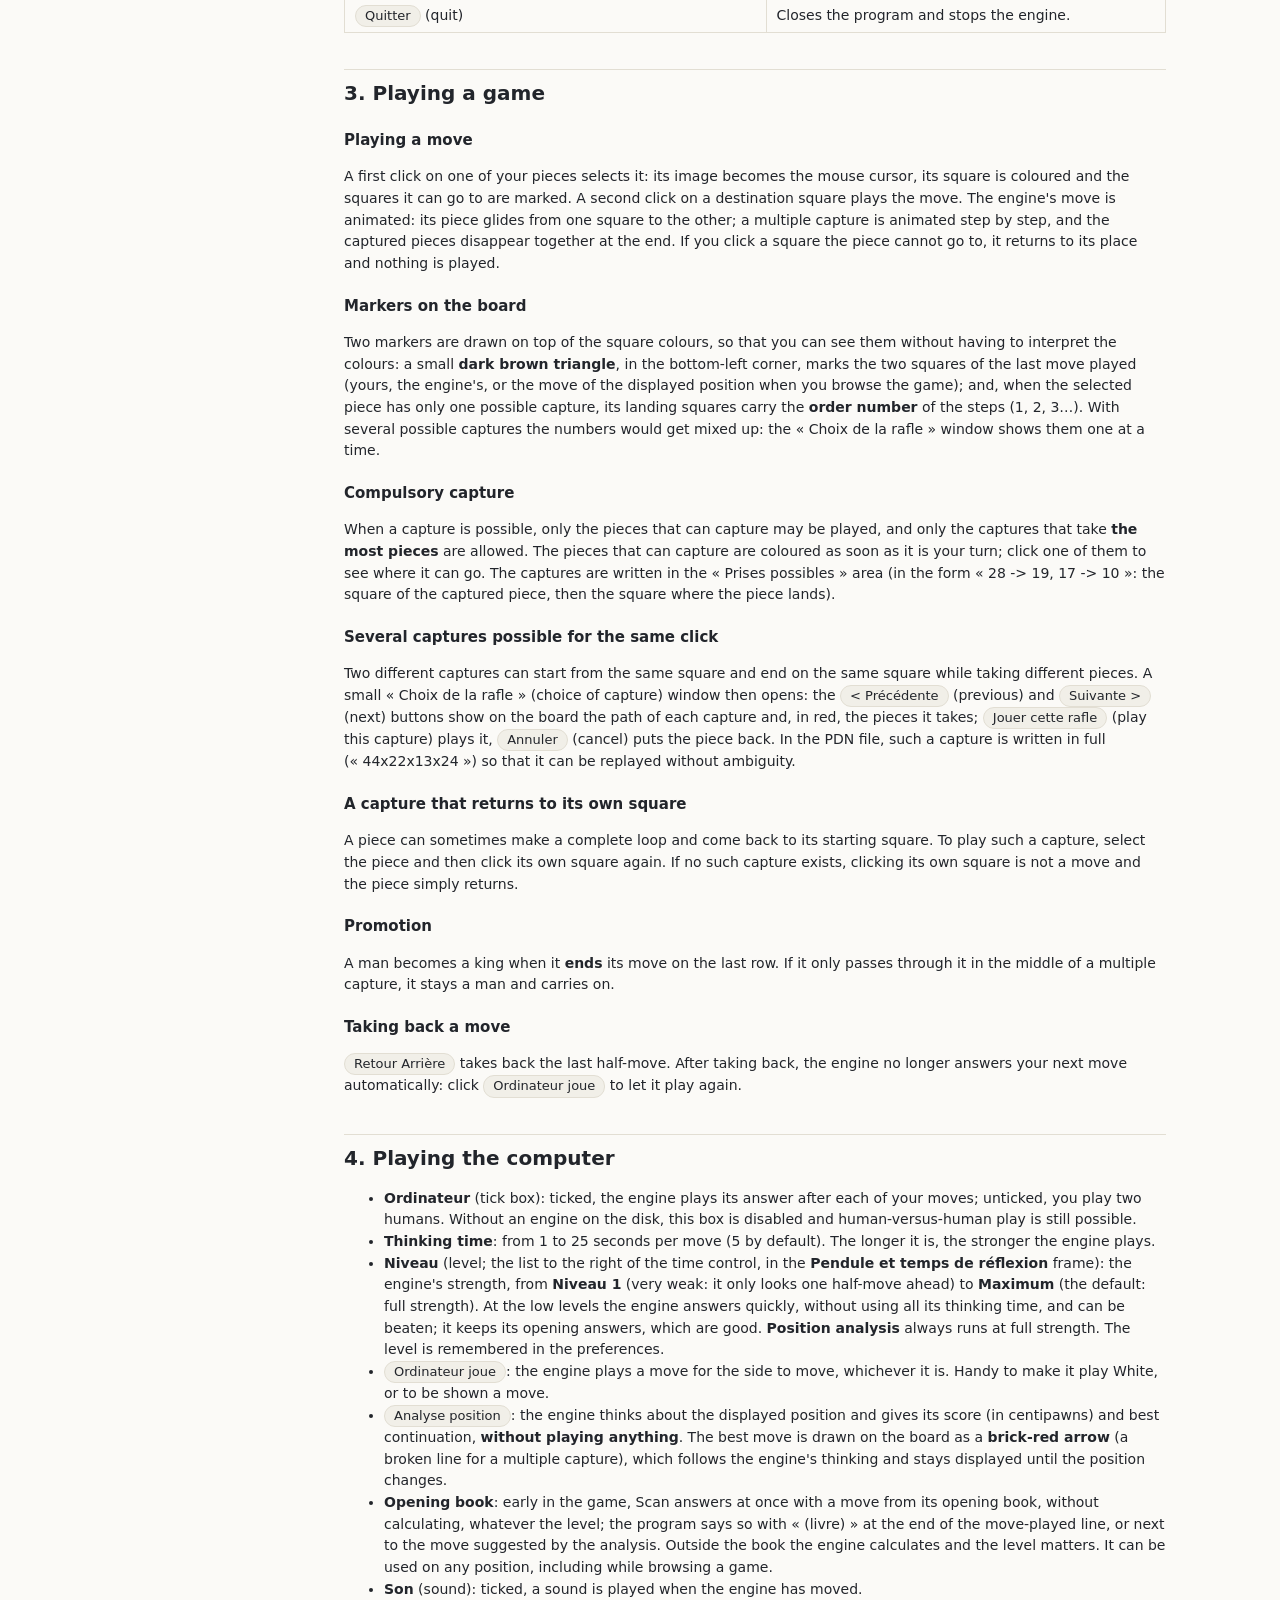
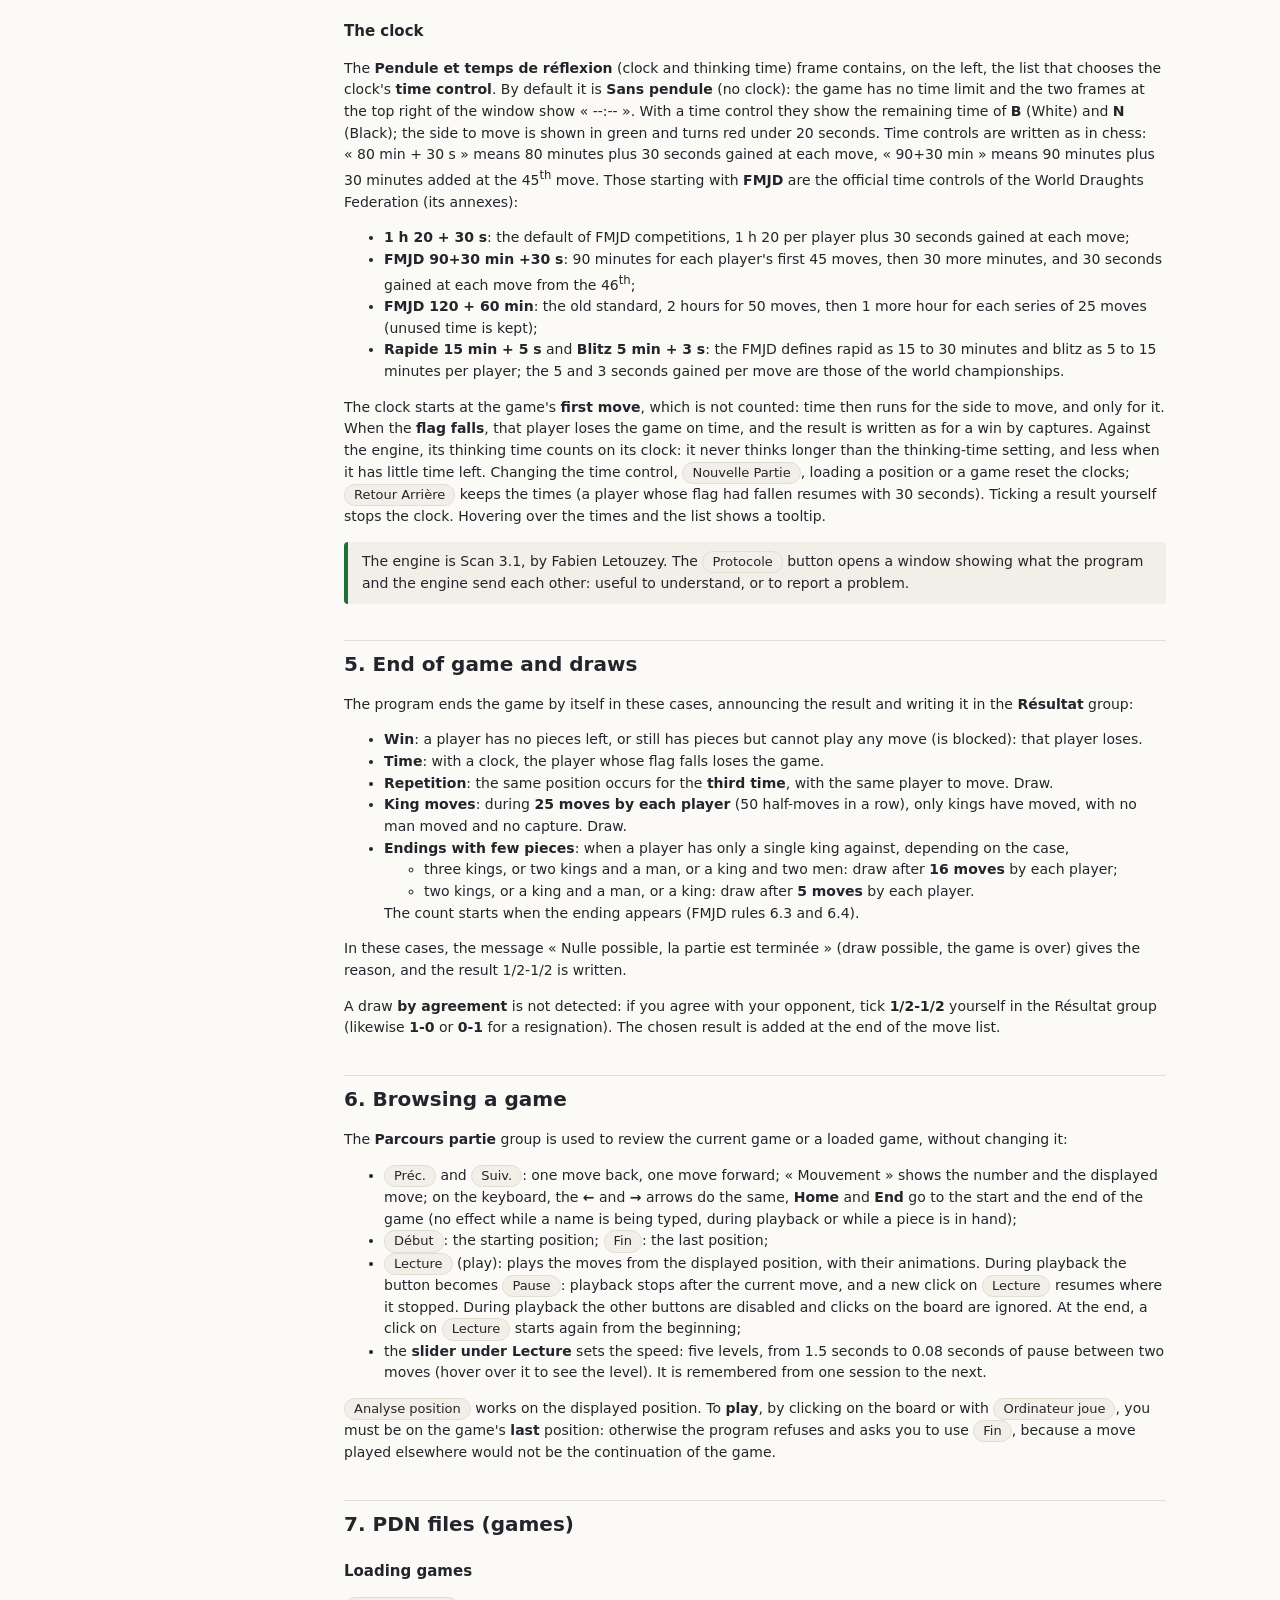
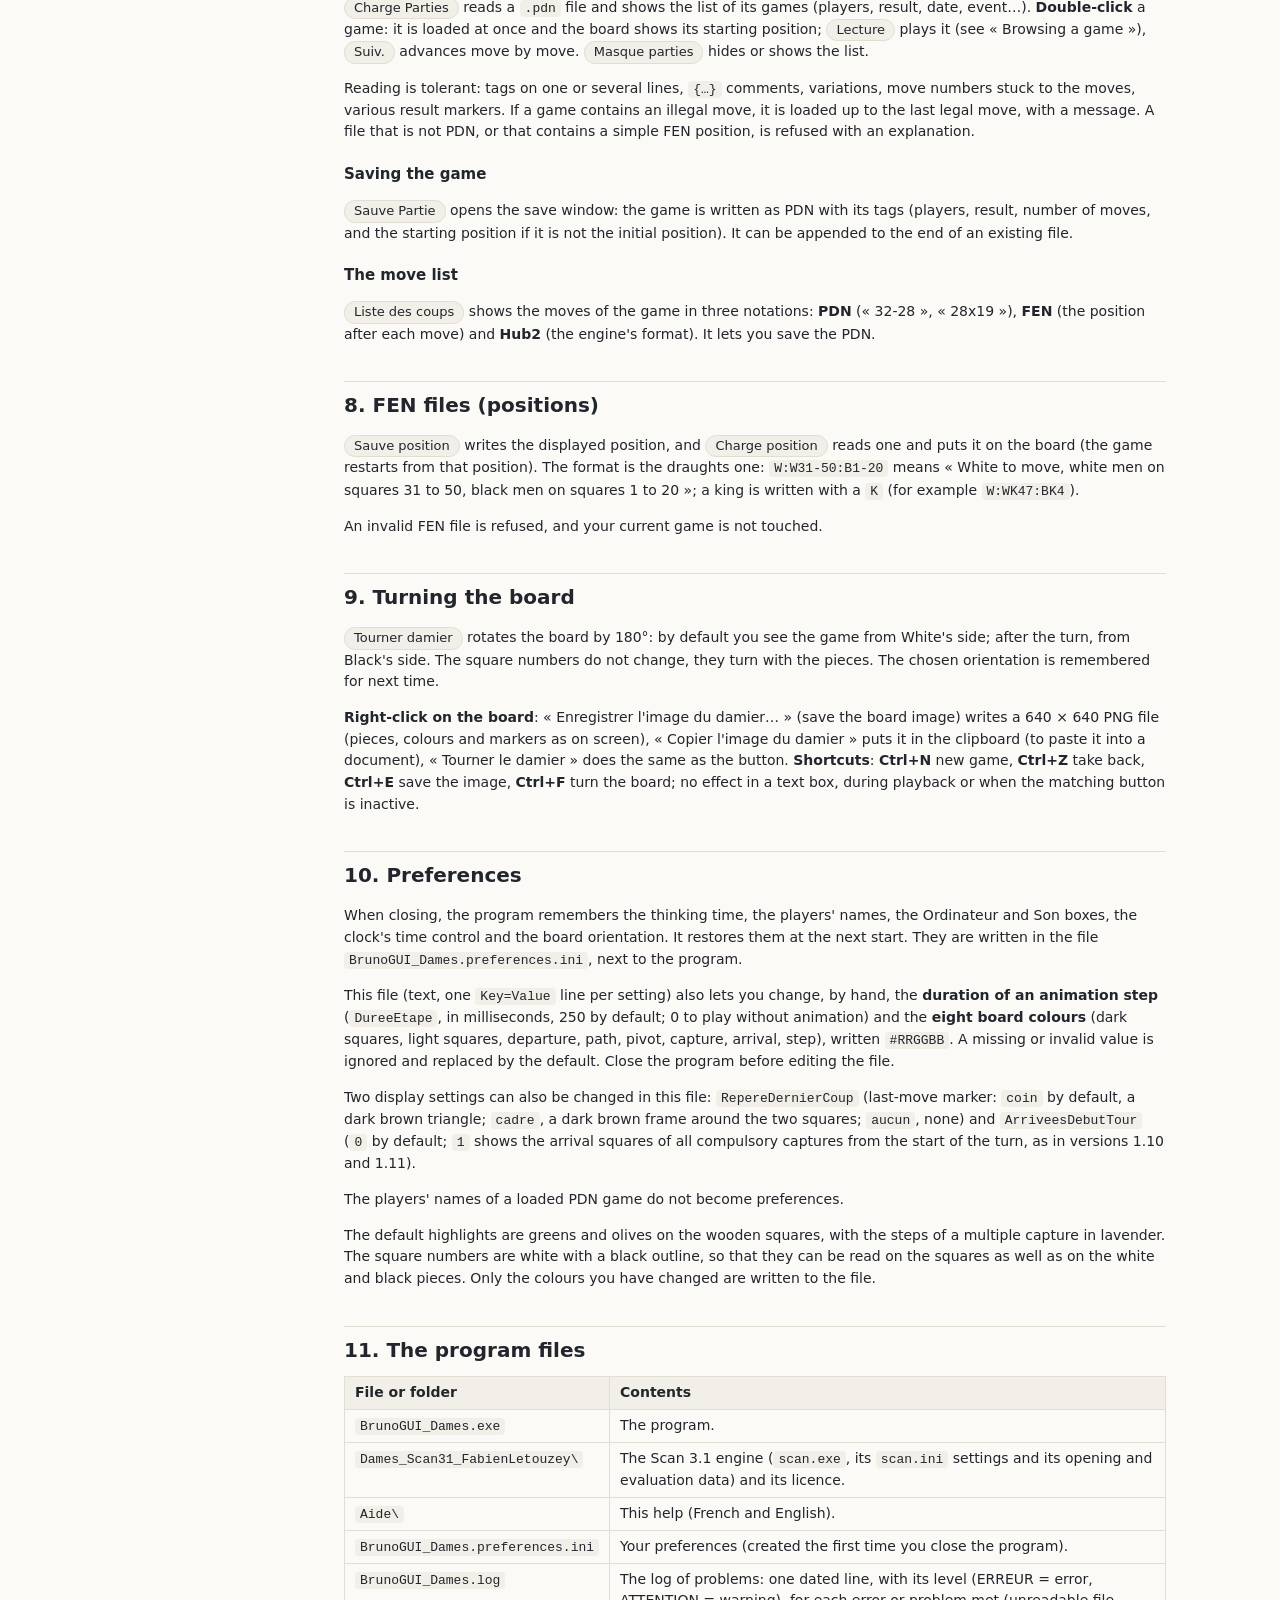
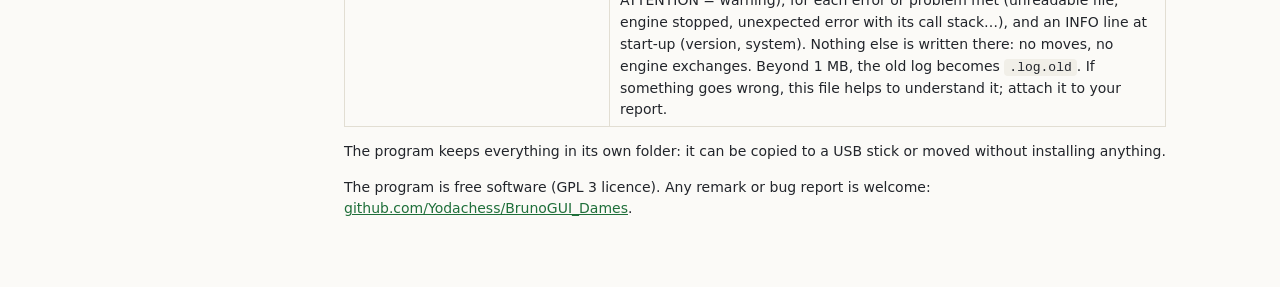
==== commit cbcdbd6a: "Livre d'ouvertures visible et retrait des BOM ajoutés par erreur Quand Scan répond par un coup de so" ====
--- a/Aide/en/index.html
+++ b/Aide/en/index.html
@@ -1,4 +1,4 @@
-﻿<!DOCTYPE html>
+<!DOCTYPE html>
 <html lang="en">
 <head>
 <meta charset="utf-8">
@@ -93,7 +93,8 @@
     <li><b>Thinking time</b>: from 1 to 25 seconds per move (5 by default). The longer it is, the stronger the engine plays.</li>
     <li><b>Niveau</b> (level; the list to the right of the time control, in the <b>Pendule et temps de r&eacute;flexion</b> frame): the engine's strength, from <b>Niveau 1</b> (very weak: it only looks one half-move ahead) to <b>Maximum</b> (the default: full strength). At the low levels the engine answers quickly, without using all its thinking time, and can be beaten; it keeps its opening answers, which are good. <b>Position analysis</b> always runs at full strength. The level is remembered in the preferences.</li>
     <li><span class="bouton">Ordinateur joue</span>: the engine plays a move for the side to move, whichever it is. Handy to make it play White, or to be shown a move.</li>
-    <li><span class="bouton">Analyse position</span>: the engine thinks about the displayed position and gives its score (in centipawns) and best continuation, <b>without playing anything</b>. The best move is drawn on the board as a <b>brick-red arrow</b> (a broken line for a multiple capture), which follows the engine's thinking and stays displayed until the position changes. It can be used on any position, including while browsing a game.</li>
+    <li><span class="bouton">Analyse position</span>: the engine thinks about the displayed position and gives its score (in centipawns) and best continuation, <b>without playing anything</b>. The best move is drawn on the board as a <b>brick-red arrow</b> (a broken line for a multiple capture), which follows the engine's thinking and stays displayed until the position changes.</li>
+    <li><b>Opening book</b>: early in the game, Scan answers at once with a move from its opening book, without calculating, whatever the level; the program says so with &laquo;&nbsp;(livre)&nbsp;&raquo; at the end of the move-played line, or next to the move suggested by the analysis. Outside the book the engine calculates and the level matters. It can be used on any position, including while browsing a game.</li>
     <li><b>Son</b> (sound): ticked, a sound is played when the engine has moved.</li>
 </ul>
 <h3>The clock</h3>
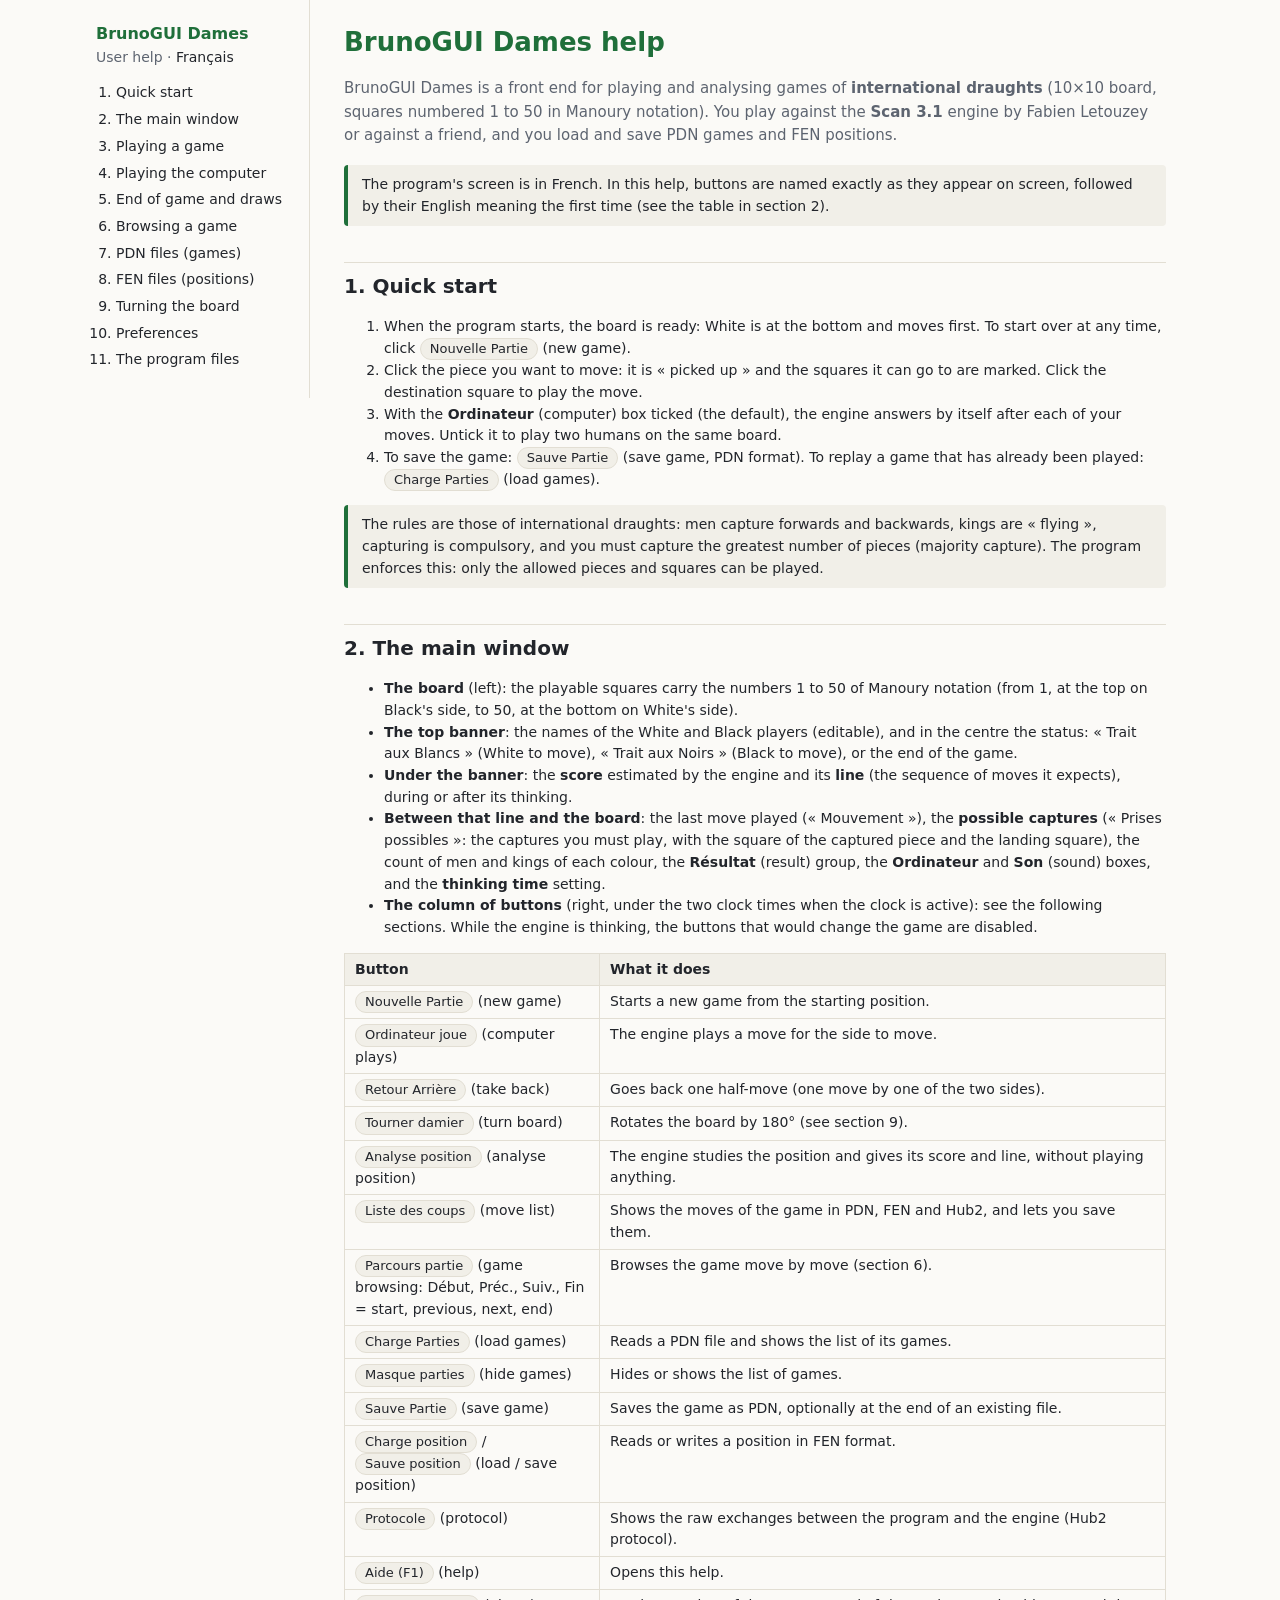
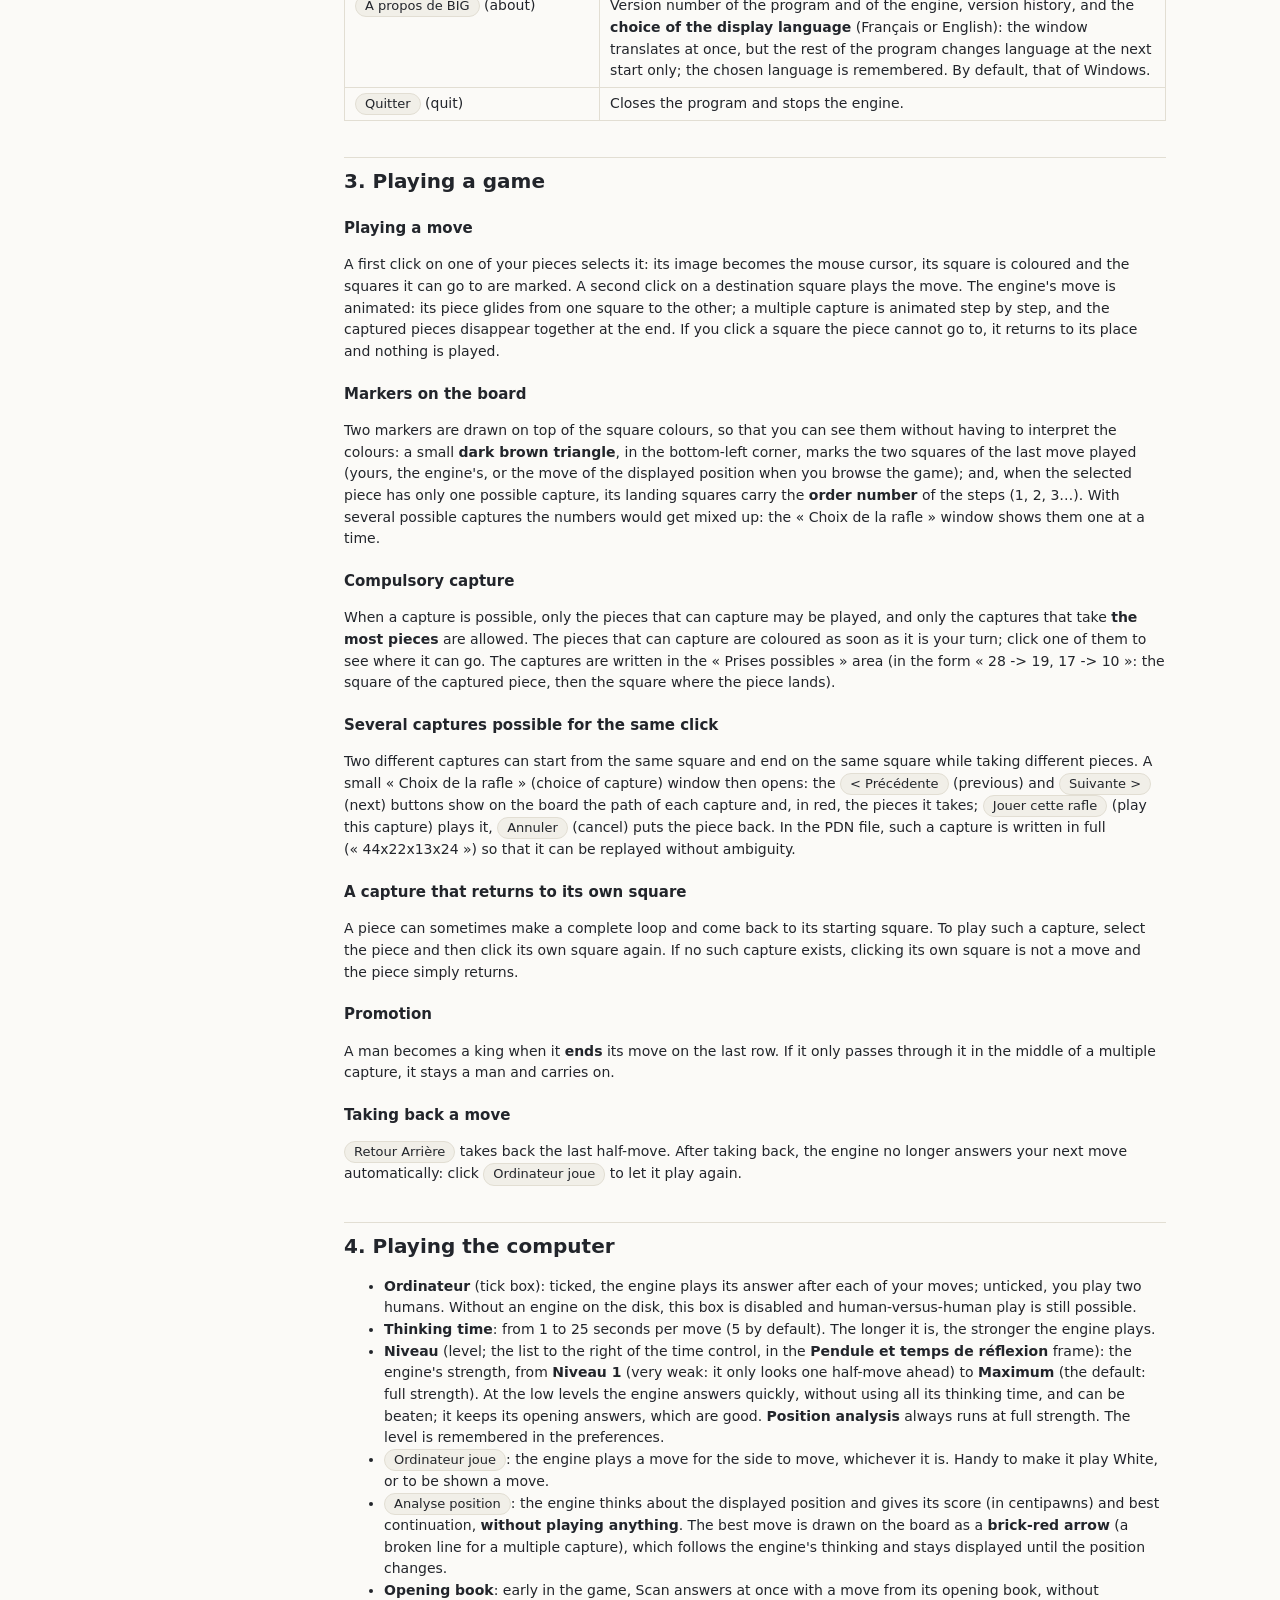
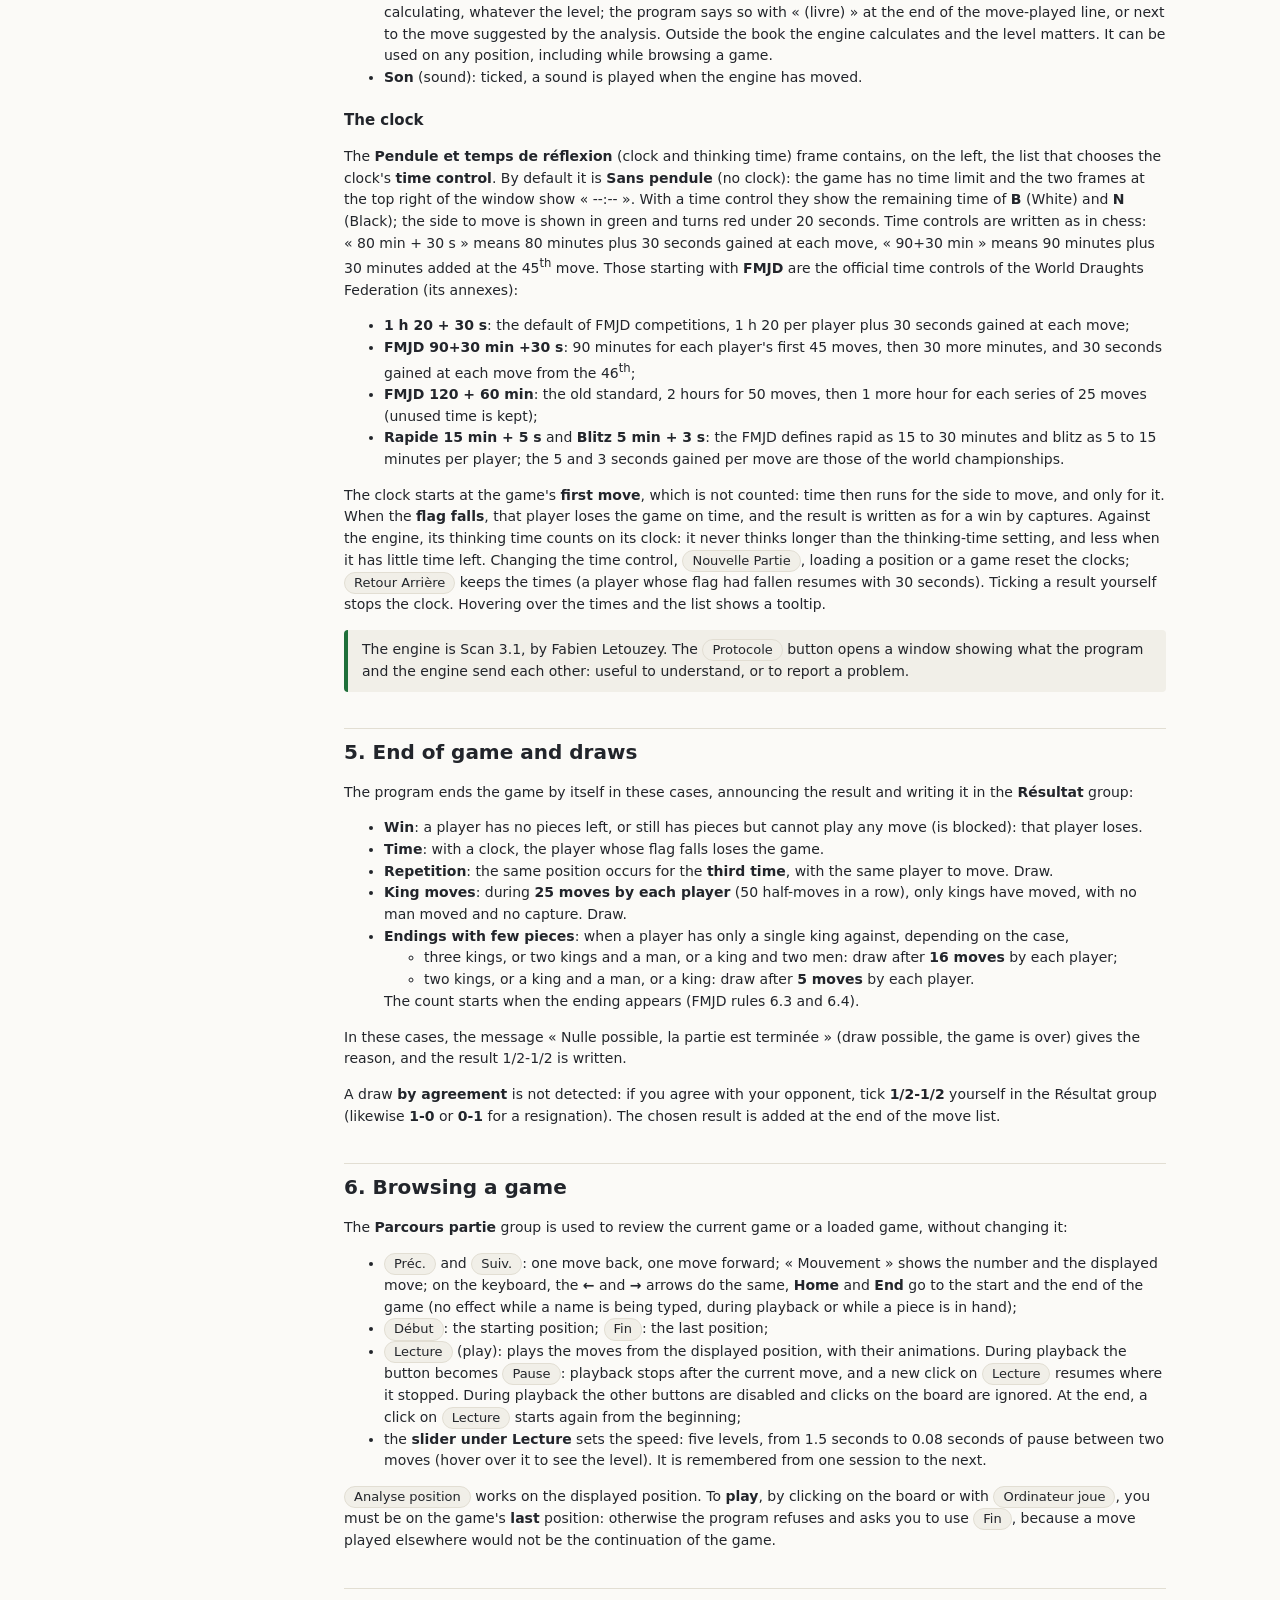
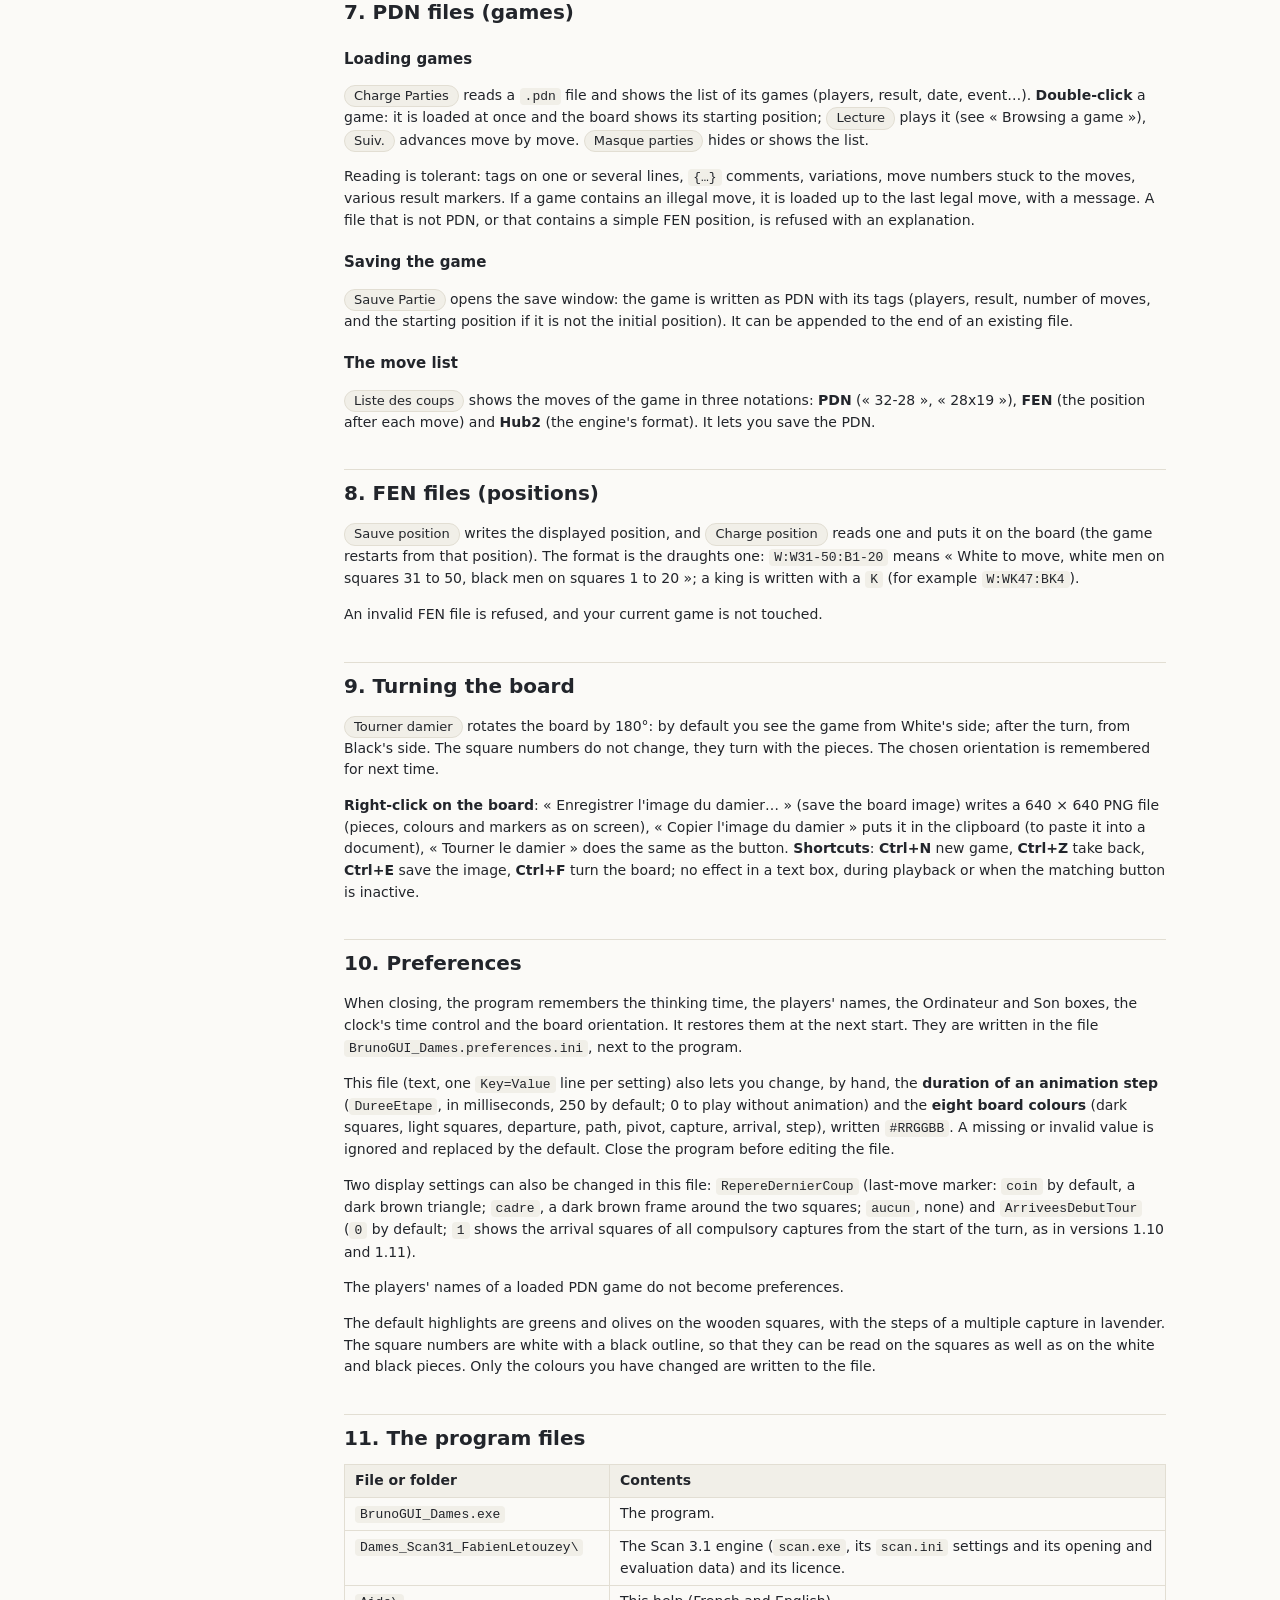
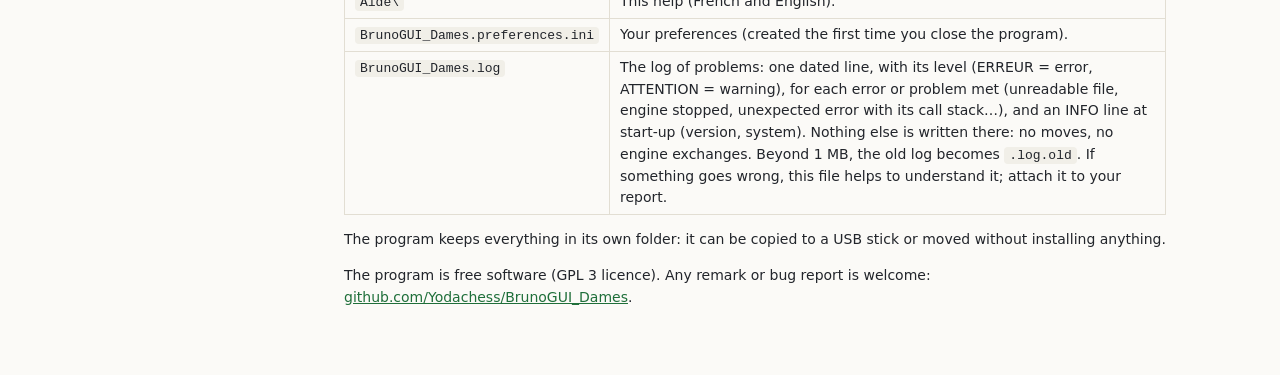
==== commit 57acba01: "Affichage en français ou en anglais Texte.T(« texte français ») : le français est la clé, l'anglais " ====
--- a/Aide/en/index.html
+++ b/Aide/en/index.html
@@ -65,7 +65,7 @@
     <tr><td><span class="bouton">Charge position</span> / <span class="bouton">Sauve position</span> (load / save position)</td><td>Reads or writes a position in FEN format.</td></tr>
     <tr><td><span class="bouton">Protocole</span> (protocol)</td><td>Shows the raw exchanges between the program and the engine (Hub2 protocol).</td></tr>
     <tr><td><span class="bouton">Aide (F1)</span> (help)</td><td>Opens this help.</td></tr>
-    <tr><td><span class="bouton">A propos de BIG</span> (about)</td><td>Version number of the program and of the engine.</td></tr>
+    <tr><td><span class="bouton">A propos de BIG</span> (about)</td><td>Version number of the program and of the engine, version history, and the <b>choice of the display language</b> (Fran&ccedil;ais or English): the window translates at once, but the rest of the program changes language at the next start only; the chosen language is remembered. By default, that of Windows.</td></tr>
     <tr><td><span class="bouton">Quitter</span> (quit)</td><td>Closes the program and stops the engine.</td></tr>
 </table>
 
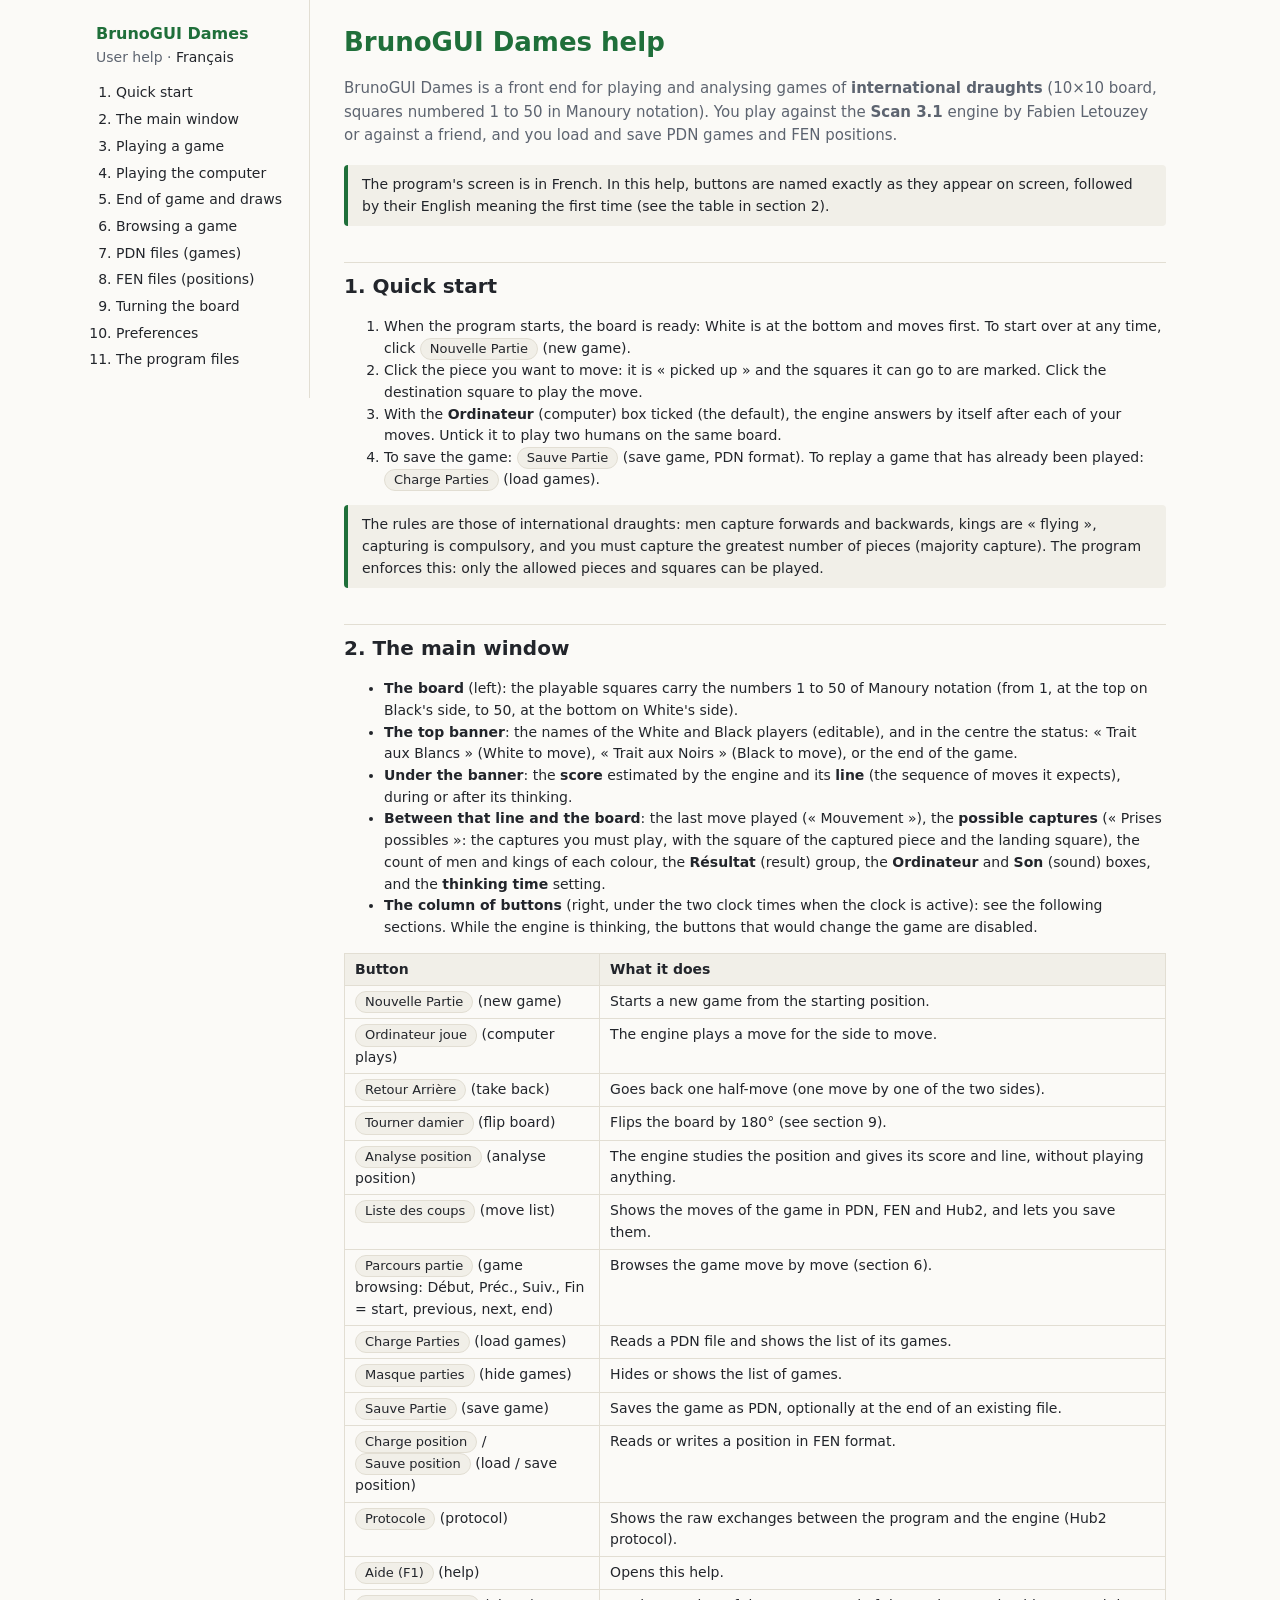
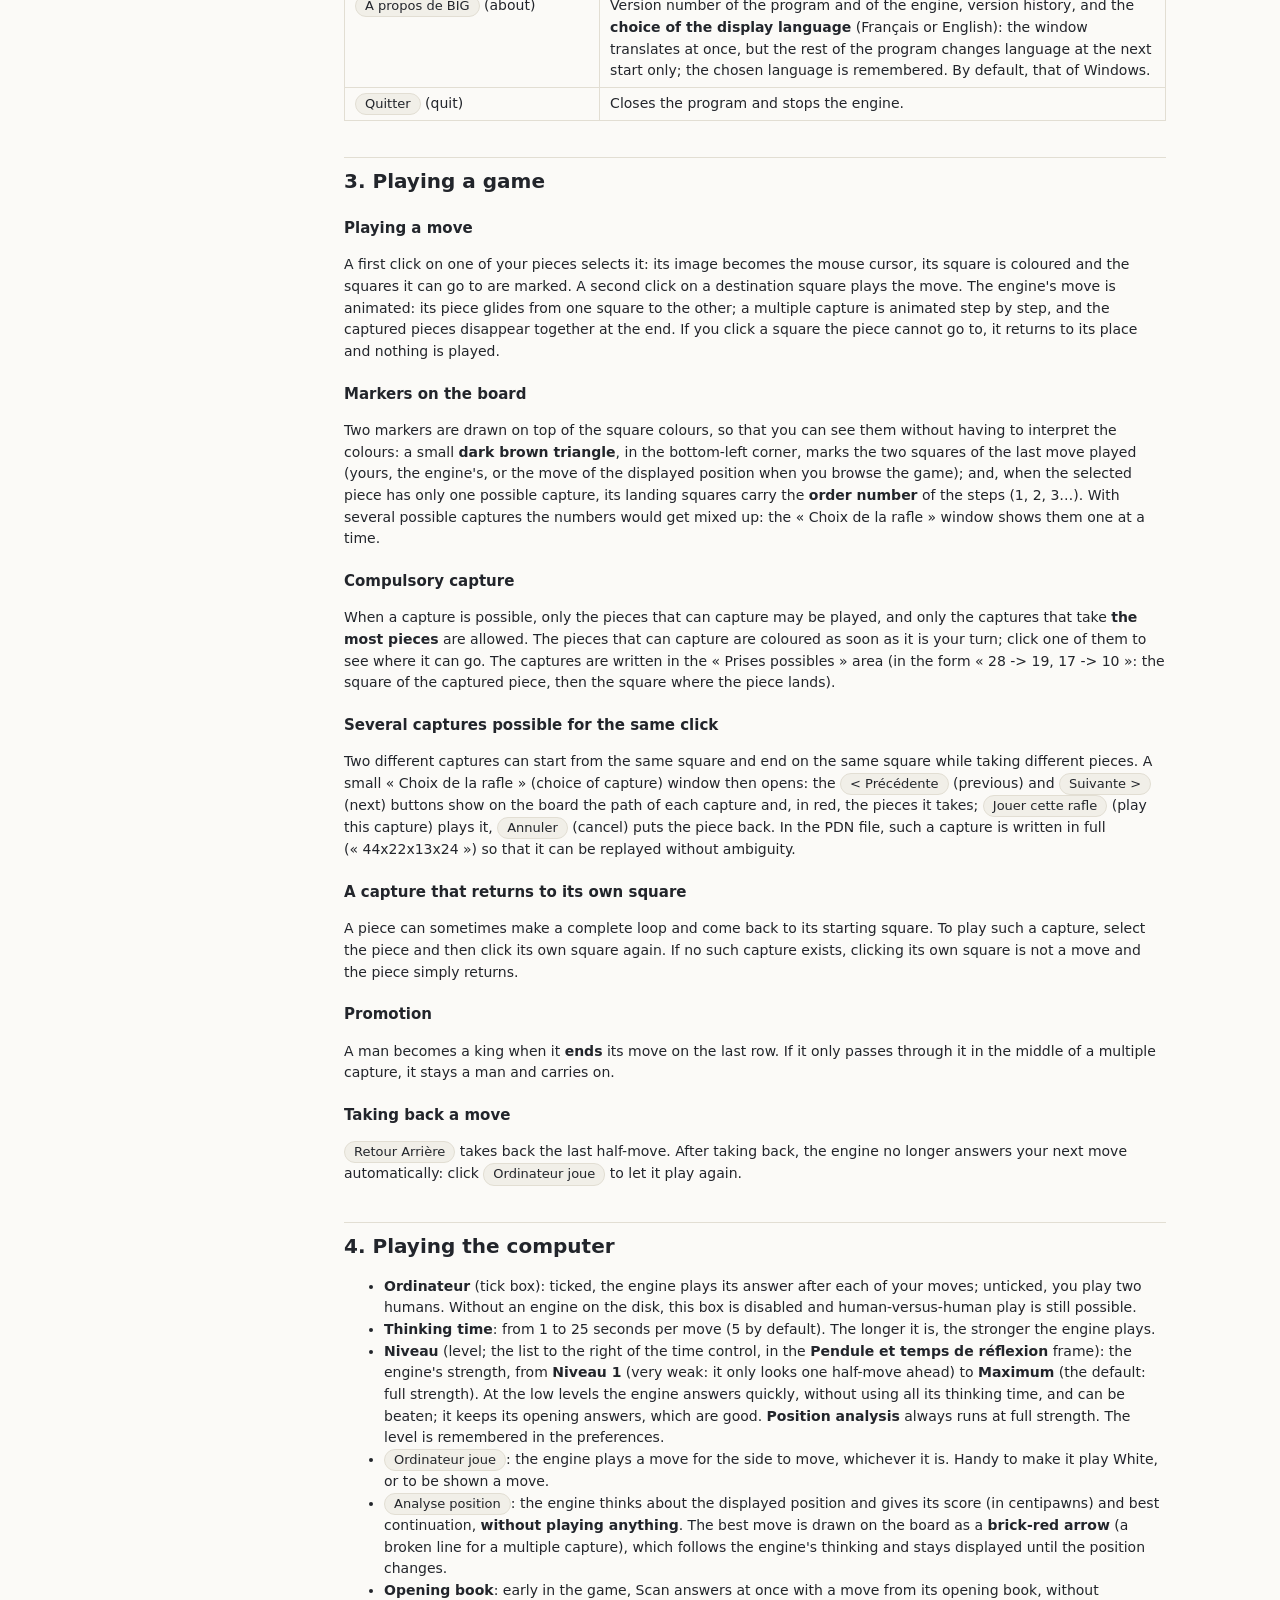
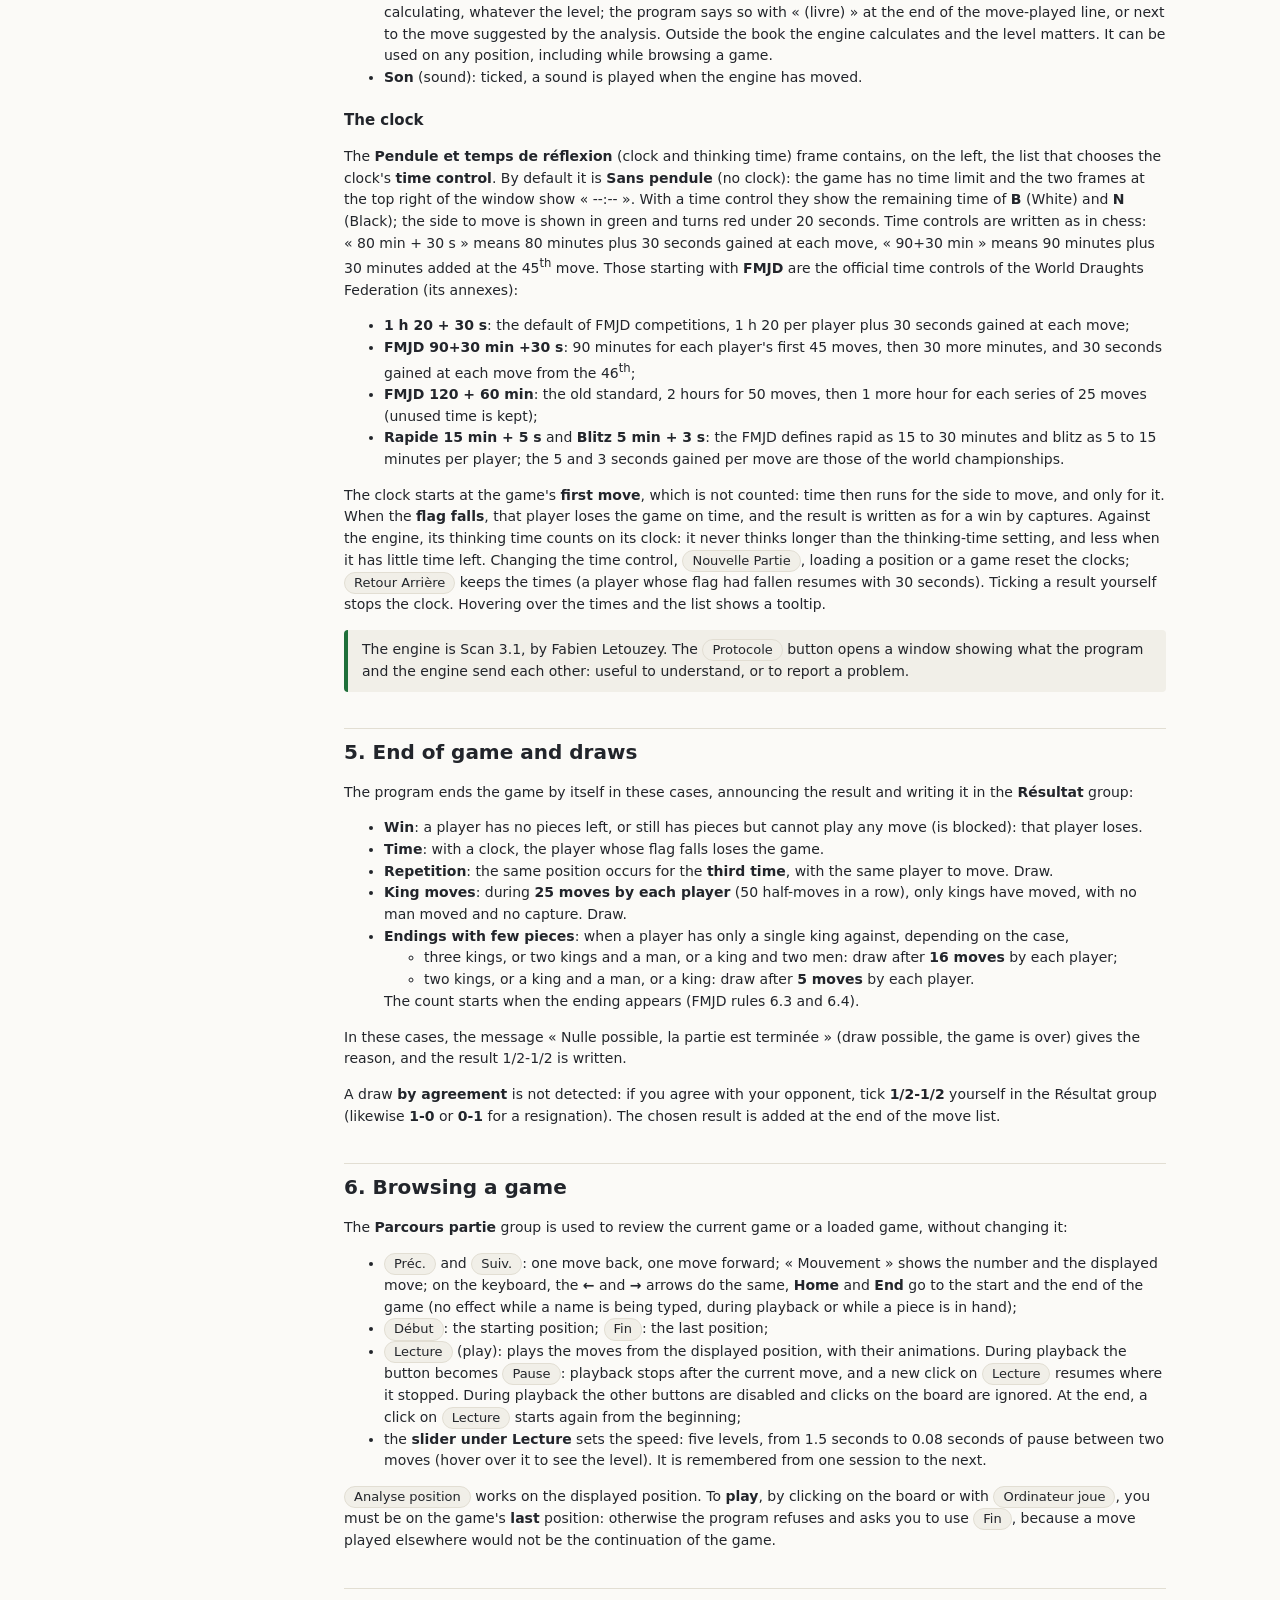
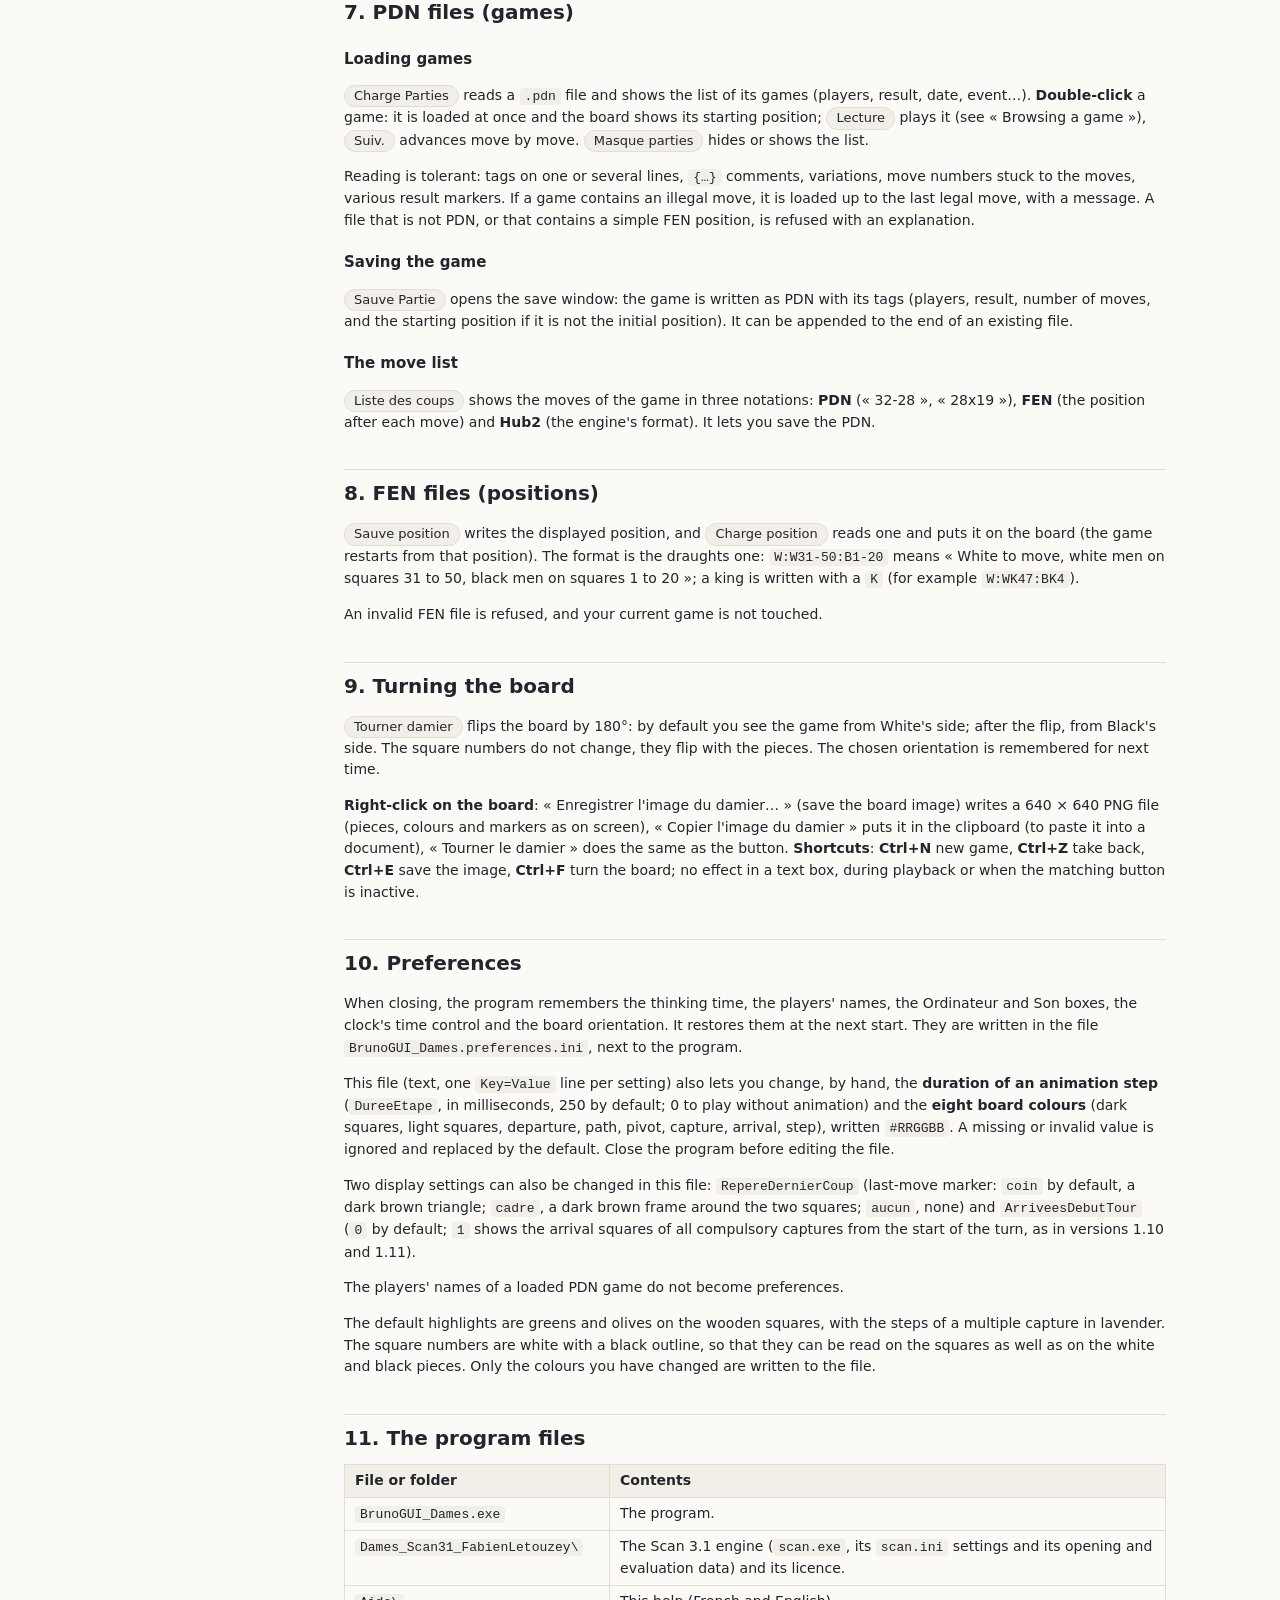
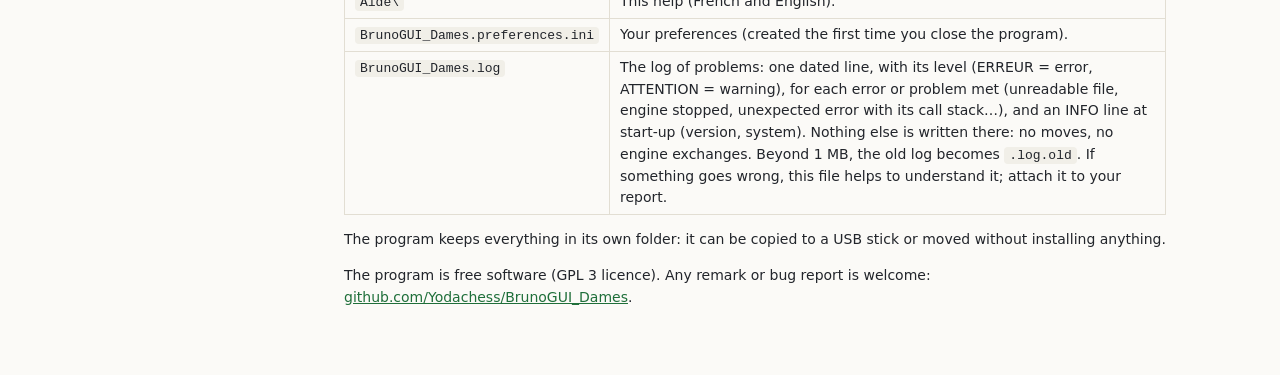
==== commit d371c98c: "« Flip board » au lieu de « Turn board » Traduction anglaise de « Tourner damier » et « Tourner le d" ====
--- a/Aide/en/index.html
+++ b/Aide/en/index.html
@@ -55,7 +55,7 @@
     <tr><td><span class="bouton">Nouvelle Partie</span> (new game)</td><td>Starts a new game from the starting position.</td></tr>
     <tr><td><span class="bouton">Ordinateur joue</span> (computer plays)</td><td>The engine plays a move for the side to move.</td></tr>
     <tr><td><span class="bouton">Retour Arri&egrave;re</span> (take back)</td><td>Goes back one half-move (one move by one of the two sides).</td></tr>
-    <tr><td><span class="bouton">Tourner damier</span> (turn board)</td><td>Rotates the board by 180&deg; (see section 9).</td></tr>
+    <tr><td><span class="bouton">Tourner damier</span> (flip board)</td><td>Flips the board by 180&deg; (see section 9).</td></tr>
     <tr><td><span class="bouton">Analyse position</span> (analyse position)</td><td>The engine studies the position and gives its score and line, without playing anything.</td></tr>
     <tr><td><span class="bouton">Liste des coups</span> (move list)</td><td>Shows the moves of the game in PDN, FEN and Hub2, and lets you save them.</td></tr>
     <tr><td><span class="bouton">Parcours partie</span> (game browsing: Début, Préc., Suiv., Fin = start, previous, next, end)</td><td>Browses the game move by move (section 6).</td></tr>
@@ -154,7 +154,7 @@
 
 <!-- ═══════════════════════════════════════════════════════════════ -->
 <h2 id="damier">9. Turning the board</h2>
-<p><span class="bouton">Tourner damier</span> rotates the board by 180&deg;: by default you see the game from White's side; after the turn, from Black's side. The square numbers do not change, they turn with the pieces. The chosen orientation is remembered for next time.</p>
+<p><span class="bouton">Tourner damier</span> flips the board by 180&deg;: by default you see the game from White's side; after the flip, from Black's side. The square numbers do not change, they flip with the pieces. The chosen orientation is remembered for next time.</p>
 <p><b>Right-click on the board</b>: &laquo;&nbsp;Enregistrer l'image du damier&hellip;&nbsp;&raquo; (save the board image) writes a 640 &times; 640 PNG file (pieces, colours and markers as on screen), &laquo;&nbsp;Copier l'image du damier&nbsp;&raquo; puts it in the clipboard (to paste it into a document), &laquo;&nbsp;Tourner le damier&nbsp;&raquo; does the same as the button. <b>Shortcuts</b>: <b>Ctrl+N</b> new game, <b>Ctrl+Z</b> take back, <b>Ctrl+E</b> save the image, <b>Ctrl+F</b> turn the board; no effect in a text box, during playback or when the matching button is inactive.</p>
 
 <!-- ═══════════════════════════════════════════════════════════════ -->
